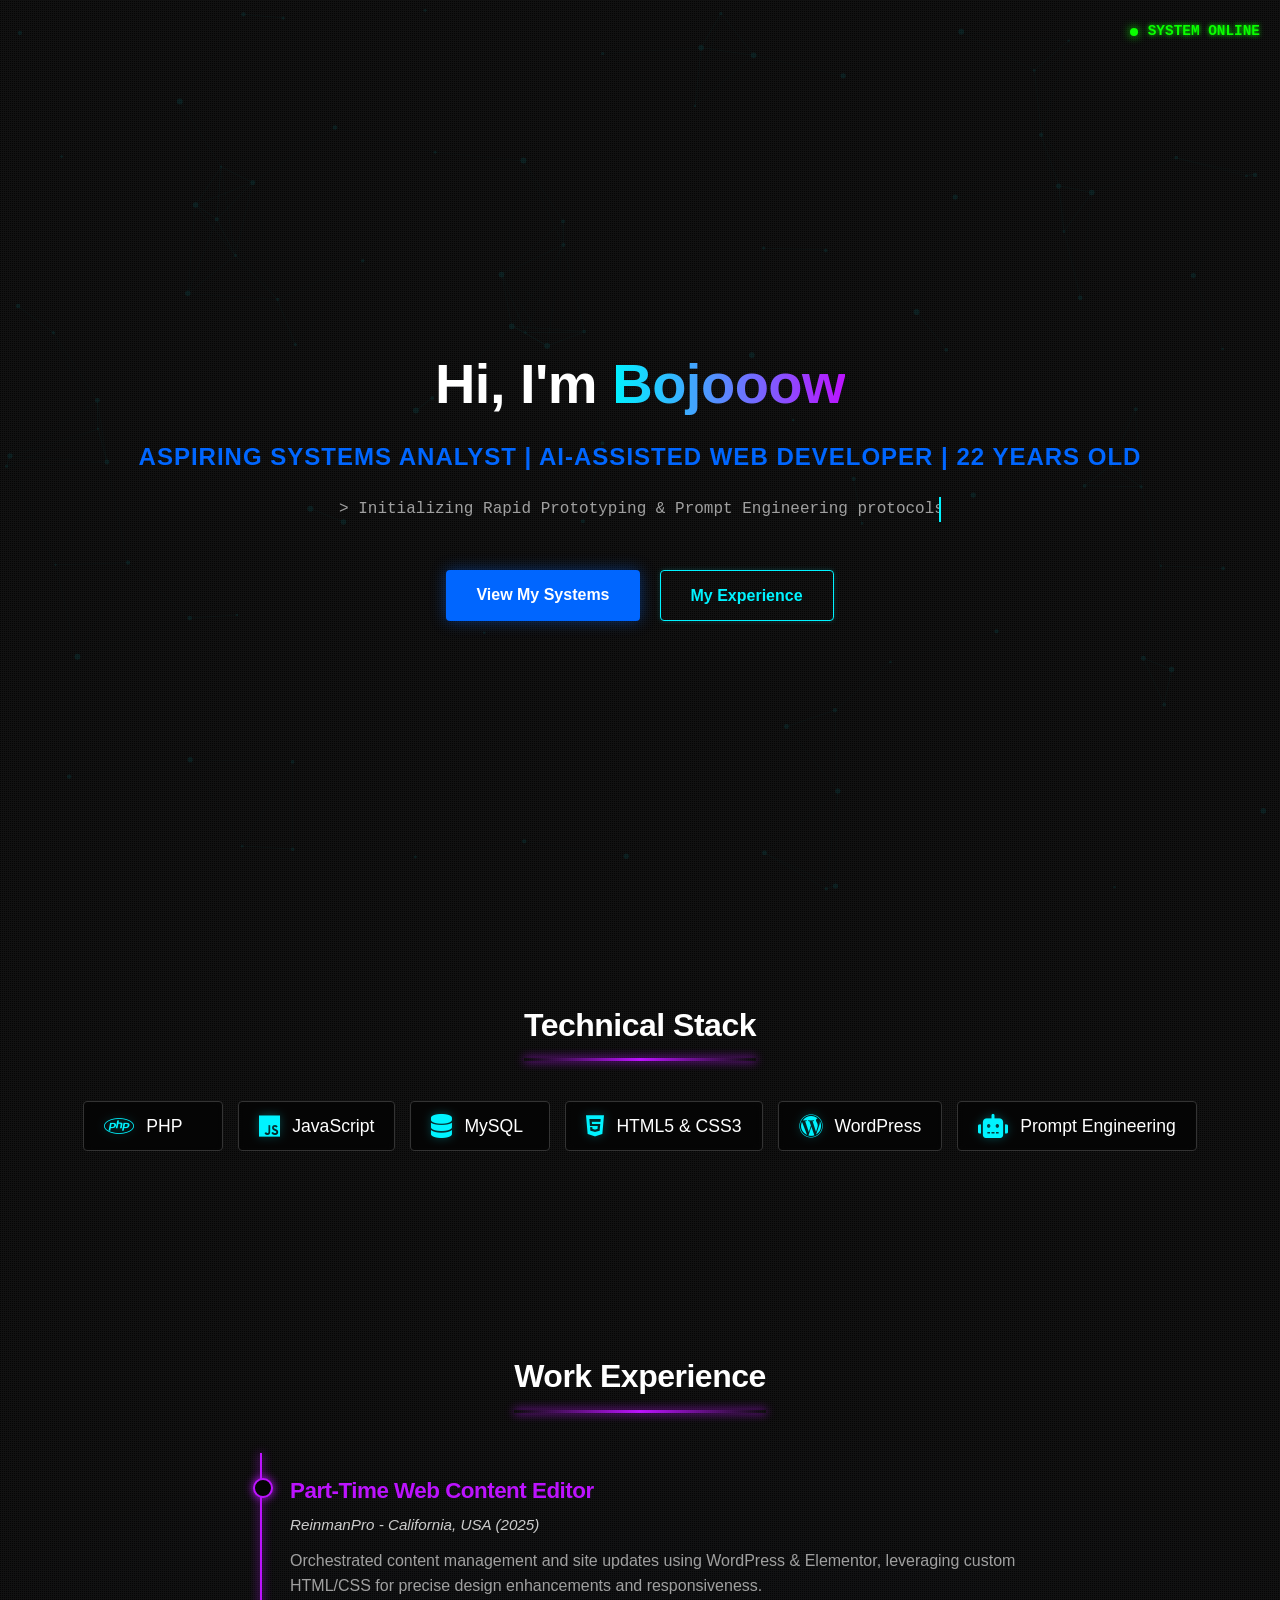
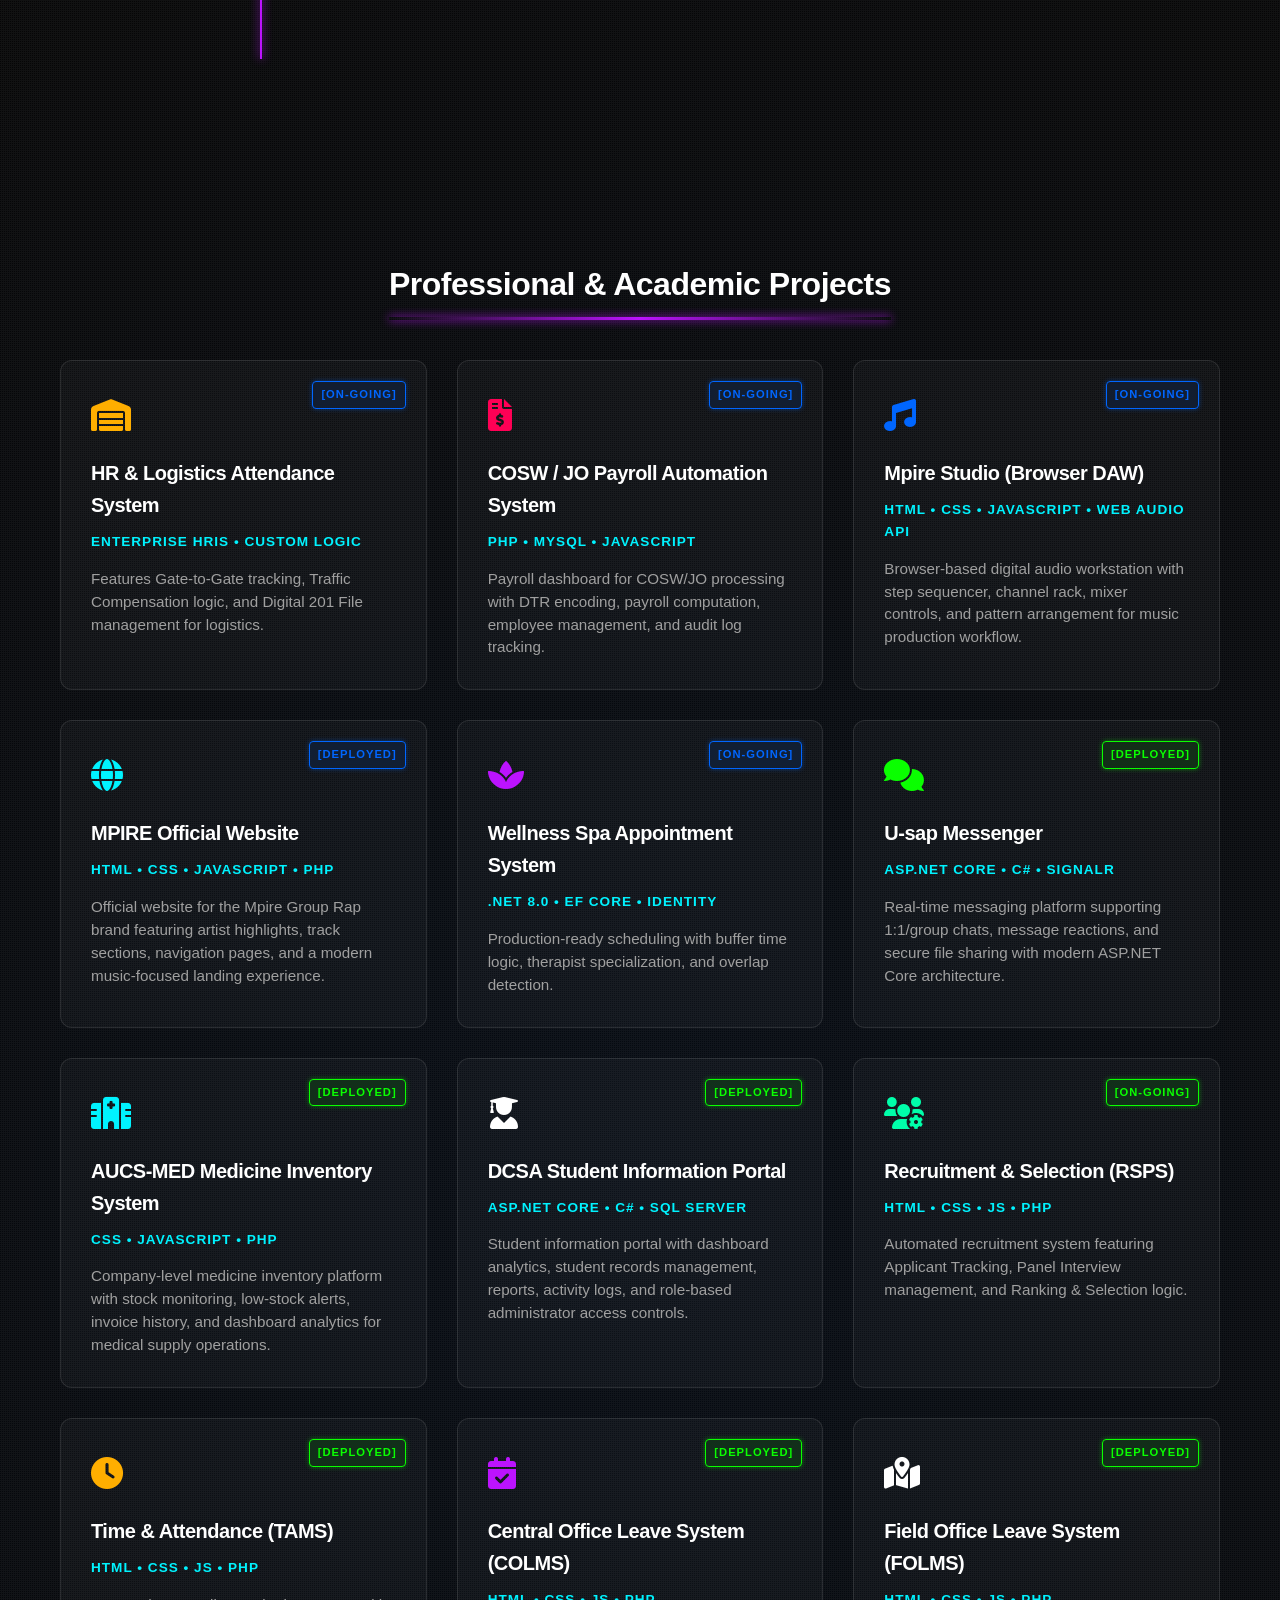
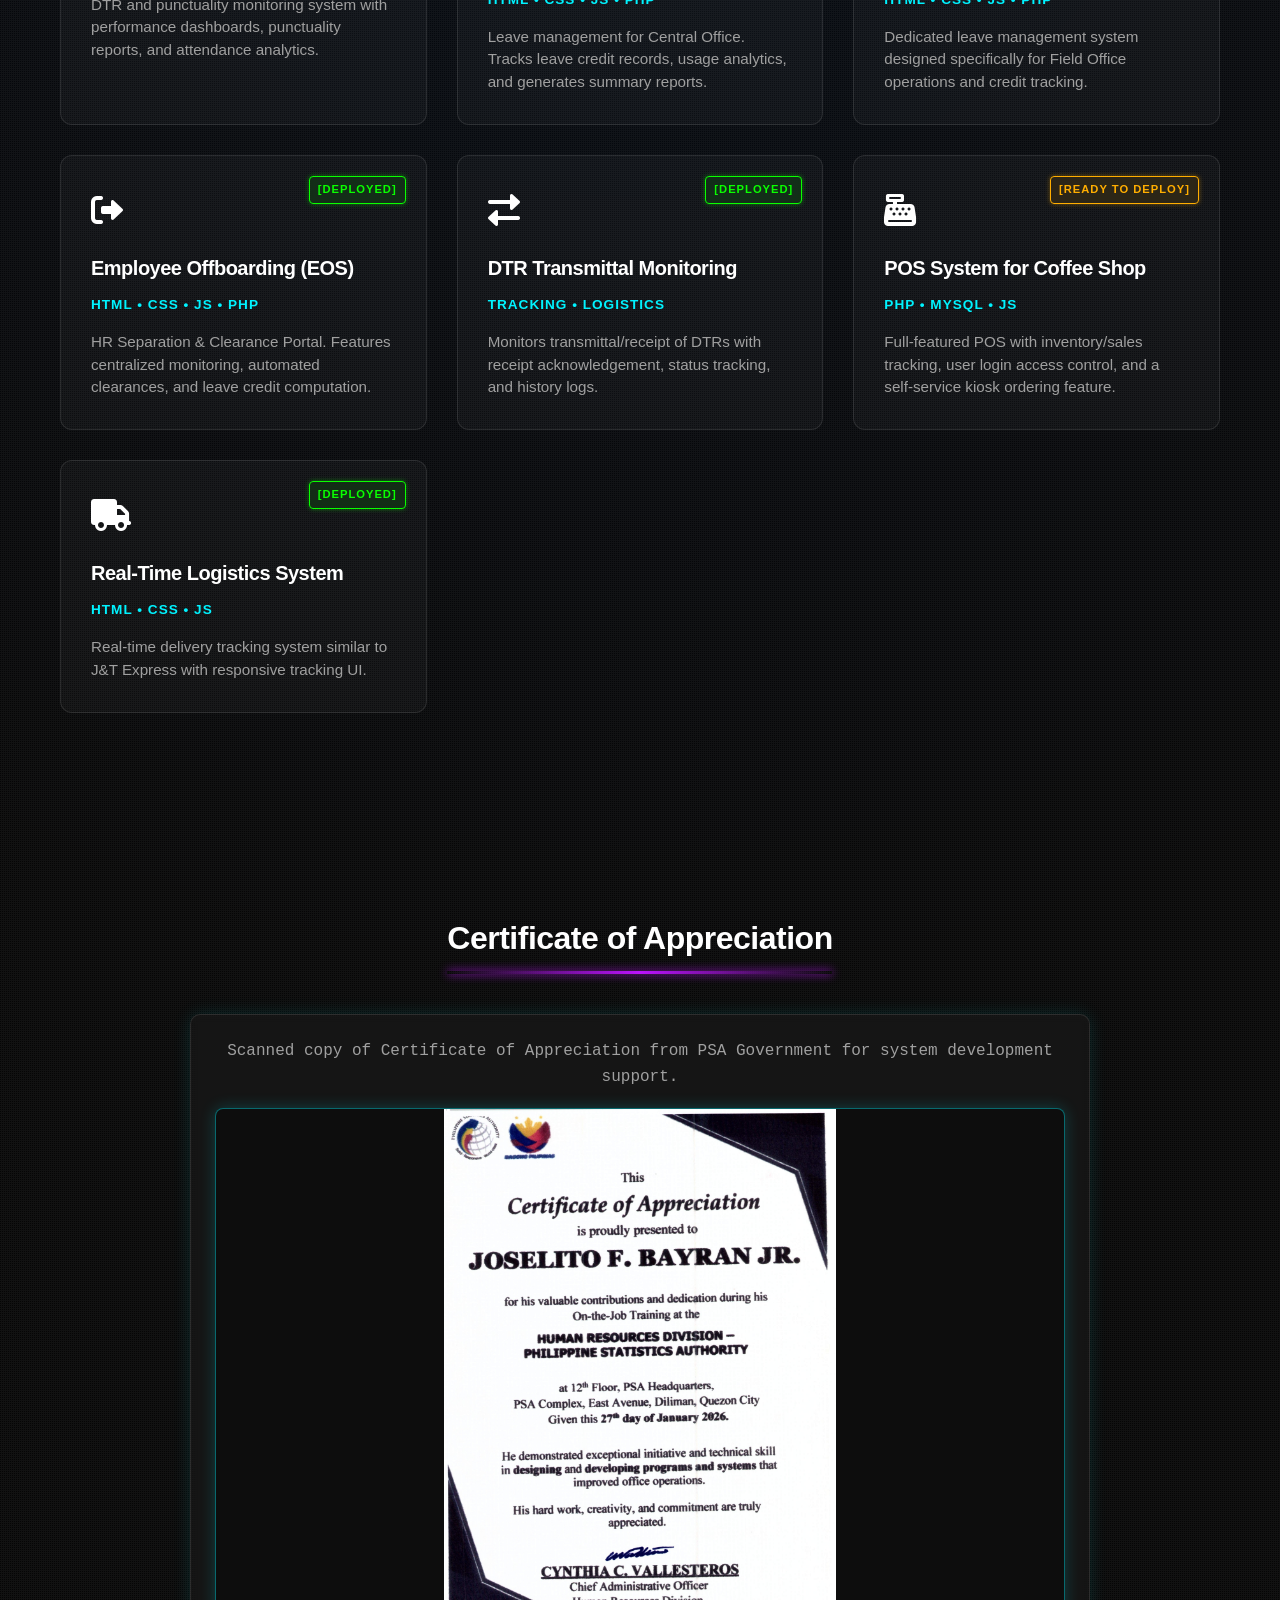
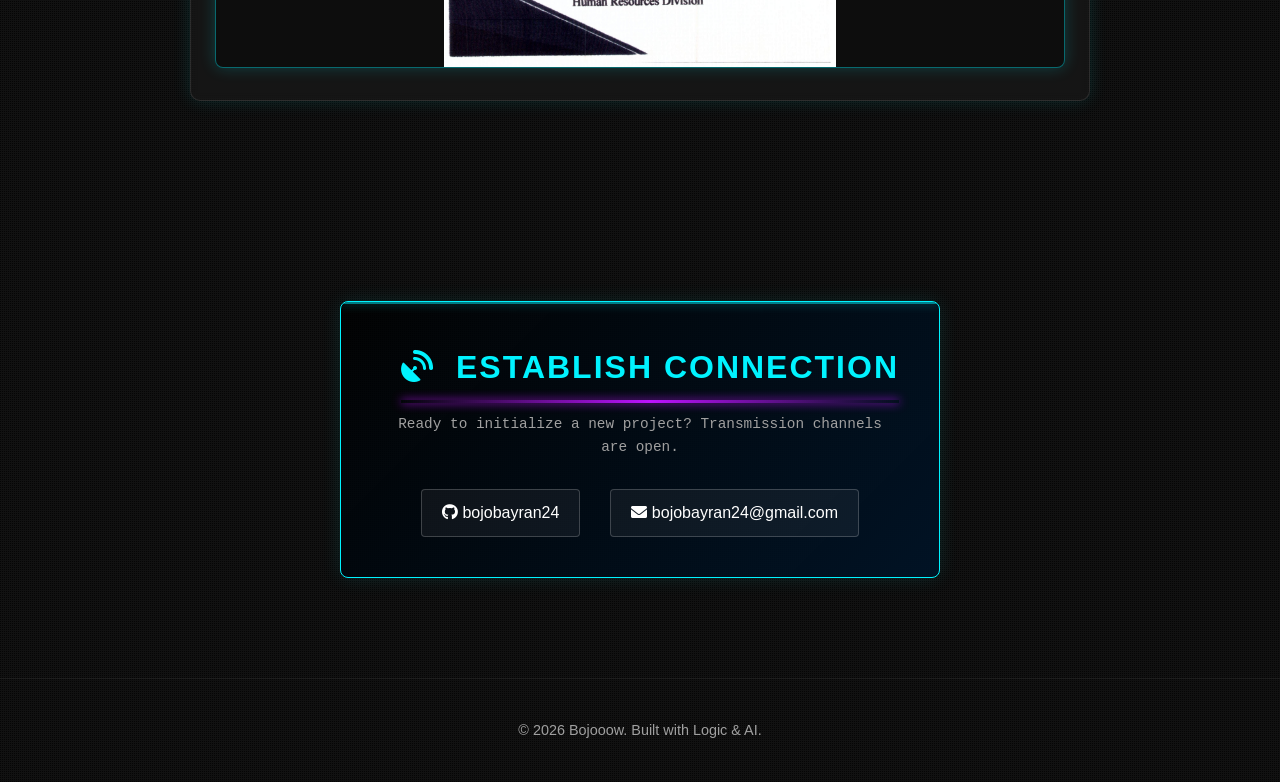
==== index.html @ 27b699fc "feat: Update work experience and add new project details in index.html" ====
<!DOCTYPE html>
<html lang="en">

<head>
    <meta charset="UTF-8">
    <meta name="viewport" content="width=device-width, initial-scale=1.0">
    <title>Bojooow | Systems Analyst Portfolio</title>
    <link rel="stylesheet" href="style.css">
    <link rel="stylesheet" href="https://cdnjs.cloudflare.com/ajax/libs/font-awesome/6.0.0/css/all.min.css">
</head>

<body>

    <canvas id="matrix"></canvas>

    <header id="home" class="reveal">
        <div class="system-status"><span class="status-dot"></span> SYSTEM ONLINE</div>
        <div class="container">
            <h1>Hi, I'm <span class="highlight">Bojooow</span></h1>
            <h2>Aspiring Systems Analyst | AI-Assisted Web Developer | 22 Years Old</h2>
            <div class="typewriter">
                <p>> Initializing Rapid Prototyping & Prompt Engineering protocols...</p>
            </div>
            <div class="hero-btns">
                <a href="#projects" class="btn">View My Systems</a>
                <a href="#experience" class="btn btn-outline">My Experience</a>
            </div>
        </div>
    </header>

    <section id="skills" class="reveal">
        <div class="container">
            <h3>Technical Stack</h3>
            <div class="skills-grid">
                <div class="skill-card"><i class="fab fa-php"></i> PHP</div>
                <div class="skill-card"><i class="fab fa-js"></i> JavaScript</div>
                <div class="skill-card"><i class="fas fa-database"></i> MySQL</div>
                <div class="skill-card"><i class="fab fa-html5"></i> HTML5 & CSS3</div>
                <div class="skill-card"><i class="fab fa-wordpress"></i> WordPress</div>
                <div class="skill-card"><i class="fas fa-robot"></i> Prompt Engineering</div>
            </div>
        </div>
    </section>

    <section id="experience" class="reveal">
        <div class="container">
            <h3>Work Experience</h3>
            <div class="timeline">
                <div class="timeline-item">
                    <h4>Part-Time Web Content Editor</h4>
                    <span class="company">ReinmanPro - California, USA (2025)</span>
                    <p>Orchestrated content management and site updates using WordPress & Elementor, leveraging custom
                        HTML/CSS for precise design enhancements and responsiveness.</p>
                </div>
            </div>
        </div>
    </section>

    <section id="projects" class="reveal">
        <div class="container">
            <h3>Professional & Academic Projects</h3>
            <div class="project-grid">

                <div class="project-card">
                    <div class="icon-header"><i class="fas fa-warehouse"></i></div>
                    <span class="status-tag status-beta">[On-Going]</span>
                    <h4>HR & Logistics Attendance System</h4>
                    <p class="tech-stack">Enterprise HRIS • Custom Logic</p>
                    <p>Features Gate-to-Gate tracking, Traffic Compensation logic, and Digital 201 File management for
                        logistics.</p>
                </div>

                <div class="project-card">
                    <div class="icon-header"><i class="fas fa-file-invoice-dollar"></i></div>
                    <span class="status-tag status-beta">[On-Going]</span>
                    <h4>COSW / JO Payroll Automation System</h4>
                    <p class="tech-stack">PHP • MySQL • JavaScript</p>
                    <p>Payroll dashboard for COSW/JO processing with DTR encoding, payroll computation, employee
                        management, and audit log tracking.</p>
                </div>

                <div class="project-card">
                    <div class="icon-header"><i class="fas fa-music"></i></div>
                    <span class="status-tag status-beta">[On-Going]</span>
                    <h4>Mpire Studio (Browser DAW)</h4>
                    <p class="tech-stack">HTML • CSS • JavaScript • Web Audio API</p>
                    <p>Browser-based digital audio workstation with step sequencer, channel rack, mixer controls, and
                        pattern arrangement for music production workflow.</p>
                </div>

                <div class="project-card">
                    <div class="icon-header"><i class="fas fa-globe"></i></div>
                    <span class="status-tag status-beta">[Deployed]</span>
                    <h4>MPIRE Official Website</h4>
                    <p class="tech-stack">HTML • CSS • JavaScript • PHP</p>
                    <p>Official website for the Mpire Group Rap brand featuring artist highlights, track sections,
                        navigation pages, and a modern music-focused landing experience.</p>
                </div>

                <div class="project-card">
                    <div class="icon-header"><i class="fas fa-spa"></i></div>
                    <span class="status-tag status-beta">[On-Going]</span>
                    <h4>Wellness Spa Appointment System</h4>
                    <p class="tech-stack">.NET 8.0 • EF Core • Identity</p>
                    <p>Production-ready scheduling with buffer time logic, therapist specialization, and overlap
                        detection.</p>
                </div>

                <div class="project-card">
                    <div class="icon-header"><i class="fas fa-comments"></i></div>
                    <span class="status-tag status-deployed">[DEPLOYED]</span>
                    <h4>U-sap Messenger</h4>
                    <p class="tech-stack">ASP.NET Core • C# • SignalR</p>
                    <p>Real-time messaging platform supporting 1:1/group chats, message reactions, and secure file
                        sharing with modern ASP.NET Core architecture.</p>
                </div>

                <div class="project-card">
                    <div class="icon-header"><i class="fas fa-hospital"></i></div>
                    <span class="status-tag status-deployed">[DEPLOYED]</span>
                    <h4>AUCS-MED Medicine Inventory System</h4>
                    <p class="tech-stack">CSS • JavaScript • PHP</p>
                    <p>Company-level medicine inventory platform with stock monitoring, low-stock alerts, invoice
                        history, and dashboard analytics for medical supply operations.</p>
                </div>

                <div class="project-card">
                    <div class="icon-header"><i class="fas fa-user-graduate"></i></div>
                    <span class="status-tag status-deployed">[DEPLOYED]</span>
                    <h4>DCSA Student Information Portal</h4>
                    <p class="tech-stack">ASP.NET Core • C# • SQL Server</p>
                    <p>Student information portal with dashboard analytics, student records management, reports,
                        activity logs, and role-based administrator access controls.</p>
                </div>

                <div class="project-card">
                    <div class="icon-header"><i class="fas fa-users-cog"></i></div>
                    <span class="status-tag status-deployed">[On-Going]</span>
                    <h4>Recruitment & Selection (RSPS)</h4>
                    <p class="tech-stack">HTML • CSS • JS • PHP</p>
                    <p>Automated recruitment system featuring Applicant Tracking, Panel Interview management, and
                        Ranking & Selection logic.</p>
                </div>

                <div class="project-card">
                    <div class="icon-header"><i class="fas fa-clock"></i></div>
                    <span class="status-tag status-deployed">[DEPLOYED]</span>
                    <h4>Time & Attendance (TAMS)</h4>
                    <p class="tech-stack">HTML • CSS • JS • PHP</p>
                    <p>DTR and punctuality monitoring system with performance dashboards, punctuality reports, and
                        attendance analytics.</p>
                </div>

                <div class="project-card">
                    <div class="icon-header"><i class="fas fa-calendar-check"></i></div>
                    <span class="status-tag status-deployed">[DEPLOYED]</span>
                    <h4>Central Office Leave System (COLMS)</h4>
                    <p class="tech-stack">HTML • CSS • JS • PHP</p>
                    <p>Leave management for Central Office. Tracks leave credit records, usage analytics, and generates
                        summary reports.</p>
                </div>

                <div class="project-card">
                    <div class="icon-header"><i class="fas fa-map-marked-alt"></i></div>
                    <span class="status-tag status-deployed">[DEPLOYED]</span>
                    <h4>Field Office Leave System (FOLMS)</h4>
                    <p class="tech-stack">HTML • CSS • JS • PHP</p>
                    <p>Dedicated leave management system designed specifically for Field Office operations and credit
                        tracking.</p>
                </div>

                <div class="project-card">
                    <div class="icon-header"><i class="fas fa-sign-out-alt"></i></div>
                    <span class="status-tag status-deployed">[DEPLOYED]</span>
                    <h4>Employee Offboarding (EOS)</h4>
                    <p class="tech-stack">HTML • CSS • JS • PHP</p>
                    <p>HR Separation & Clearance Portal. Features centralized monitoring, automated clearances, and
                        leave credit computation.</p>
                </div>

                <div class="project-card">
                    <div class="icon-header"><i class="fas fa-exchange-alt"></i></div>
                    <span class="status-tag status-deployed">[DEPLOYED]</span>
                    <h4>DTR Transmittal Monitoring</h4>
                    <p class="tech-stack">Tracking • Logistics</p>
                    <p>Monitors transmittal/receipt of DTRs with receipt acknowledgement, status tracking, and history
                        logs.</p>
                </div>

                <div class="project-card">
                    <div class="icon-header"><i class="fas fa-cash-register"></i></div>
                    <span class="status-tag status-ready">[READY TO DEPLOY]</span>
                    <h4>POS System for Coffee Shop</h4>
                    <p class="tech-stack">PHP • MySQL • JS</p>
                    <p>Full-featured POS with inventory/sales tracking, user login access control, and a self-service
                        kiosk ordering feature.</p>
                </div>

                <div class="project-card">
                    <div class="icon-header"><i class="fas fa-truck"></i></div>
                    <span class="status-tag status-deployed">[DEPLOYED]</span>
                    <h4>Real-Time Logistics System</h4>
                    <p class="tech-stack">HTML • CSS • JS</p>
                    <p>Real-time delivery tracking system similar to J&T Express with responsive tracking UI.</p>
                </div>

            </div>
        </div>
    </section>

    <section id="certificate" class="reveal">
        <div class="container">
            <h3>Certificate of Appreciation</h3>
            <div class="coa-card">
                <p>Scanned copy of Certificate of Appreciation from PSA Government for system development support.</p>
                <img src="coa.jpg" alt="PSA Government Certificate of Appreciation" class="coa-image">
            </div>
        </div>
    </section>

    <section id="contact" class="reveal">
        <div class="container">
            <div class="contact-card">
                <h3><i class="fas fa-satellite-dish"></i> Establish Connection</h3>
                <p>Ready to initialize a new project? Transmission channels are open.</p>
                <div class="social-links">
                    <a href="https://github.com/bojobayran24" target="_blank"><i class="fab fa-github"></i>
                        bojobayran24</a>
                    <a href="mailto:bojobayran24@gmail.com"><i class="fas fa-envelope"></i> bojobayran24@gmail.com</a>
                </div>
            </div>
        </div>
    </section>

    <footer>
        <p>&copy; 2026 Bojooow. Built with Logic & AI.</p>
    </footer>

    <script src="script.js"></script>
</body>

</html>
---- style.css ----
/* 
   Cyberpunk Analyst Theme
   Author: Bojooow (Assisted by Gemini)
   Theme: Dark, Neon, Futuristic, Glassmorphism
*/

/* --- 1. Variables & Global Settings --- */
:root {
    /* Neon Colors */
    --neon-cyan: #00f3ff;
    --neon-blue: #0066ff;
    --neon-purple: #bc13fe;
    --neon-green: #0aff00;
    --neon-pink: #ff0055;
    
    /* Backgrounds */
    --bg-dark: #050505;
    --bg-card: rgba(255, 255, 255, 0.03);
    --bg-card-hover: rgba(255, 255, 255, 0.08);
    
    /* Text */
    --text-main: #ffffff;
    --text-muted: #a0a0a0;
    
    /* Borders & Gloss */
    --glass-border: 1px solid rgba(255, 255, 255, 0.1);
    --glass-border-hover: 1px solid rgba(0, 243, 255, 0.5);
    
    /* Transitions */
    --trans-fast: 0.3s ease;
}

* {
    margin: 0;
    padding: 0;
    box-sizing: border-box;
}

html {
    scroll-behavior: smooth;
}

body {
    font-family: 'Inter', 'Poppins', sans-serif;
    background-color: var(--bg-dark);
    /* Subtle hex pattern overlay */
    background-image: 
        radial-gradient(circle at 50% 50%, rgba(0, 102, 255, 0.05) 0%, transparent 50%),
        repeating-linear-gradient(0deg, transparent, transparent 1px, #111 1px, #111 2px),
        repeating-linear-gradient(90deg, transparent, transparent 1px, #111 1px, #111 2px);
    background-size: 100% 100%, 40px 40px, 40px 40px;
    color: var(--text-main);
    line-height: 1.6;
    overflow-x: hidden;
}

a {
    text-decoration: none;
    color: inherit;
}

ul {
    list-style: none;
}

.container {
    max-width: 1200px;
    margin: 0 auto;
    padding: 0 20px;
}

/* --- 2. Typography & Utilities --- */
h1, h2, h3, h4 {
    color: var(--text-main);
    font-weight: 700;
    letter-spacing: -0.5px;
}

p {
    color: var(--text-muted);
}

/* Animated Gradient Text */
.highlight {
    background: linear-gradient(90deg, var(--neon-cyan), var(--neon-purple), var(--neon-cyan));
    background-size: 200% auto;
    -webkit-background-clip: text;
    background-clip: text;
    color: transparent;
    animation: gradientShift 3s linear infinite;
    font-weight: 800;
}

@keyframes gradientShift {
    0% { background-position: 0% center; }
    100% { background-position: 200% center; }
}

/* --- 3. Hero Section --- */
header {
    height: 100vh;
    display: flex;
    align-items: center;
    justify-content: center;
    text-align: center;
    position: relative;
    padding-top: 60px; /* offset for fixed nav if added later */
}

/* Entrance Animations */
header h1, header h2, header p, header .hero-btns {
    opacity: 0;
    animation: fadeInUp 1s ease forwards;
}

header h1 { animation-delay: 0.2s; font-size: 3.5rem; margin-bottom: 10px; }
header h2 { animation-delay: 0.4s; font-size: 1.5rem; color: var(--neon-blue); margin-bottom: 20px; text-transform: uppercase; letter-spacing: 1px; }
header p { animation-delay: 0.6s; font-size: 1.1rem; max-width: 600px; margin: 0 auto 40px; }
header .hero-btns { animation-delay: 0.8s; }

@keyframes fadeInUp {
    from {
        opacity: 0;
        transform: translateY(30px);
    }
    to {
        opacity: 1;
        transform: translateY(0);
    }
}

/* Buttons */
.hero-btns {
    display: flex;
    gap: 20px;
    justify-content: center;
}

.btn {
    padding: 12px 30px;
    border-radius: 4px;
    font-weight: 600;
    transition: var(--trans-fast);
    position: relative;
    overflow: hidden;
    z-index: 1;
    display: inline-block;
}

/* Primary Button */
.btn:not(.btn-outline) {
    background: var(--neon-blue);
    color: #fff;
    box-shadow: 0 0 15px rgba(0, 102, 255, 0.4);
}

.btn:not(.btn-outline):hover {
    box-shadow: 0 0 25px var(--neon-blue), 0 0 50px var(--neon-blue);
    transform: translateY(-3px);
}

/* Outline Button */
.btn-outline {
    background: transparent;
    border: 1px solid var(--neon-cyan);
    color: var(--neon-cyan);
    box-shadow: 0 0 5px rgba(0, 243, 255, 0.2);
}

.btn-outline:hover {
    background: rgba(0, 243, 255, 0.1);
    box-shadow: 0 0 20px rgba(0, 243, 255, 0.6);
    transform: translateY(-3px);
    color: #fff;
    border-color: #fff;
}

/* --- 4. Sections Layout --- */
section {
    padding: 100px 0;
}

section h3 {
    font-size: 2rem;
    margin-bottom: 50px;
    text-align: center;
    position: relative;
    display: inline-block;
    left: 50%;
    transform: translateX(-50%);
}

section h3::after {
    content: '';
    position: absolute;
    bottom: -10px;
    left: 0;
    width: 100%;
    height: 3px;
    background: linear-gradient(90deg, transparent, var(--neon-purple), transparent);
    box-shadow: 0 0 10px var(--neon-purple);
}

/* --- 5. Skills Grid --- */
.skills-grid {
    display: grid;
    grid-template-columns: repeat(auto-fit, minmax(180px, 1fr));
    gap: 20px;
}

.skill-card {
    background: var(--bg-card);
    border: var(--glass-border);
    padding: 20px;
    text-align: center;
    border-radius: 8px;
    backdrop-filter: blur(5px);
    transition: var(--trans-fast);
    font-size: 1.1rem;
    color: var(--text-main);
    display: flex;
    flex-direction: column;
    align-items: center;
    gap: 10px;
}

.skill-card i {
    font-size: 2.5rem;
    color: var(--neon-cyan);
    transition: var(--trans-fast);
    text-shadow: 0 0 10px rgba(0, 243, 255, 0.3);
}

/* Hover Effects */
.skill-card:hover {
    background: var(--bg-card-hover);
    transform: translateY(-5px);
    border-color: var(--neon-cyan);
    box-shadow: 0 0 20px rgba(0, 243, 255, 0.2);
}

.skill-card:hover i {
    transform: scale(1.1);
    color: #fff;
    text-shadow: 0 0 20px var(--neon-cyan);
}

/* --- 6. Experience Timeline --- */
.timeline {
    position: relative;
    max-width: 800px;
    margin: 0 auto;
    padding: 20px 0;
}

/* Glowing Vertical Line */
.timeline::before {
    content: '';
    position: absolute;
    left: 20px; /* Adjust based on dot position */
    top: 0;
    bottom: 0;
    width: 2px;
    background: var(--neon-purple);
    box-shadow: 0 0 10px var(--neon-purple);
}

.timeline-item {
    padding-left: 50px;
    position: relative;
    margin-bottom: 40px;
}

/* Pulsing Dots */
.timeline-item::after {
    content: '';
    position: absolute;
    left: 13px; /* Center on line (20px line left + 1px half width - 8px half dot) */
    top: 5px;
    width: 16px;
    height: 16px;
    background: var(--bg-dark);
    border: 2px solid var(--neon-purple);
    border-radius: 50%;
    box-shadow: 0 0 10px var(--neon-purple);
    z-index: 1;
    animation: pulse 2s infinite;
}

@keyframes pulse {
    0% { box-shadow: 0 0 0 0 rgba(188, 19, 254, 0.7); }
    70% { box-shadow: 0 0 0 10px rgba(188, 19, 254, 0); }
    100% { box-shadow: 0 0 0 0 rgba(188, 19, 254, 0); }
}

.timeline-item h4 {
    font-size: 1.4rem;
    color: var(--neon-purple);
    margin-bottom: 5px;
}

.timeline-item .company {
    display: block;
    margin-bottom: 10px;
    font-size: 0.95rem;
    color: #ccc;
    font-style: italic;
}

/* --- 7. Projects Grid --- */
.project-grid {
    display: grid;
    grid-template-columns: repeat(auto-fill, minmax(300px, 1fr));
    gap: 30px;
}

.project-card {
    background: var(--bg-card);
    border: var(--glass-border);
    padding: 30px;
    border-radius: 12px;
    transition: var(--trans-fast);
    position: relative;
    overflow: hidden;
    display: flex;
    flex-direction: column;
}

/* Icon Header */
.icon-header {
    font-size: 2rem;
    margin-bottom: 15px;
}

.icon-header i {
    transition: var(--trans-fast);
    /* Default pulse */
    animation: textPulse 3s infinite;
}

@keyframes textPulse {
    0%, 100% { opacity: 0.8; }
    50% { opacity: 1; text-shadow: 0 0 15px currentColor; }
}

/* Color Coding for Icons (Bonus) */
.project-card:nth-child(1) .icon-header i { color: #ffae00; } /* HR Logistics - Orange */
.project-card:nth-child(2) .icon-header i { color: var(--neon-pink); } /* Spa - Pink */
.project-card:nth-child(3) .icon-header i { color: var(--neon-blue); } /* Messenger - Blue */
.project-card:nth-child(4) .icon-header i { color: var(--neon-cyan); } /* RSPS */
.project-card:nth-child(5) .icon-header i { color: var(--neon-purple); } /* TAMS */
.project-card:nth-child(6) .icon-header i { color: var(--neon-green); } /* COLMS */
.project-card:nth-child(7) .icon-header i { color: var(--neon-cyan); } /* FOLMS */
.project-card:nth-child(8) .icon-header i { color: #ffffff; } /* EOS */
.project-card:nth-child(9) .icon-header i { color: #00ffaa; } /* Transmittal */
.project-card:nth-child(10) .icon-header i { color: #ffae00; } /* POS */
.project-card:nth-child(11) .icon-header i { color: var(--neon-purple); } /* Logistics Old */


.project-card h4 {
    font-size: 1.25rem;
    margin-bottom: 10px;
    color: #fff;
}

.tech-stack {
    font-size: 0.85rem;
    color: var(--neon-cyan);
    text-transform: uppercase;
    letter-spacing: 1px;
    margin-bottom: 15px;
    font-weight: 600;
}

.project-card p:not(.tech-stack) {
    font-size: 0.95rem;
    line-height: 1.5;
}

/* Project Card Hover State (Crucial) */
.project-card:hover {
    transform: translateY(-8px);
    border-color: var(--neon-blue); /* Default hover color */
    box-shadow: 0 5px 30px rgba(0, 102, 255, 0.15);
}

/* Specific hover glow colors based on nth-child match is a bit complex in pure CSS without pre-processor loops to match generic glow, so we'll stick to a unified neon blue/cyan hover border for consistency or dynamic variables if set inline. For now, a strong unified glow. */

/* Let's try to match the border hover color validity to the icon color roughly by rotating hue if we wanted complex, but let's stick to the prompt requirement: "The border should change to a bright neon color." */

.project-card:nth-child(1):hover { border-color: #ffae00; box-shadow: 0 0 20px rgba(255, 174, 0, 0.4); }
.project-card:nth-child(2):hover { border-color: var(--neon-pink); box-shadow: 0 0 20px rgba(255, 0, 85, 0.4); }
.project-card:nth-child(3):hover { border-color: var(--neon-blue); box-shadow: 0 0 20px rgba(0, 102, 255, 0.4); }
.project-card:nth-child(4):hover { border-color: var(--neon-cyan); box-shadow: 0 0 20px rgba(0, 243, 255, 0.4); }
.project-card:nth-child(5):hover { border-color: var(--neon-purple); box-shadow: 0 0 20px rgba(188, 19, 254, 0.4); }


/* --- 8. Contact & Footer --- */
#contact {
    text-align: center;
}

.social-links {
    margin-top: 30px;
    display: flex;
    justify-content: center;
    gap: 30px;
}

.social-links a {
    font-size: 1.5rem;
    color: var(--text-muted);
    transition: var(--trans-fast);
}

.social-links a:hover {
    color: var(--neon-cyan);
    transform: scale(1.2);
    text-shadow: 0 0 15px var(--neon-cyan);
}

footer {
    padding: 40px 0;
    text-align: center;
    border-top: 1px solid rgba(255, 255, 255, 0.05);
    font-size: 0.9rem;
    color: #666;
}

/* --- 9. Mobile Responsiveness --- */
@media (max-width: 768px) {
    header h1 { font-size: 2.5rem; }
    
    .hero-btns {
        flex-direction: column;
        width: 100%;
        max-width: 300px;
        margin: 0 auto;
    }
    
    .timeline::before { left: 10px; }
    .timeline-item { padding-left: 35px; }
    .timeline-item::after { left: 4px; }
    
    .skills-grid, .project-grid {
        grid-template-columns: 1fr; /* Fold perfectly to single column */
    }
}

/* --- 10. Enhancements (Added) --- */

/* 10.1 System Status Badge */
.system-status {
    position: absolute;
    top: 20px;
    right: 20px;
    display: flex;
    align-items: center;
    gap: 10px;
    font-family: 'Courier New', monospace;
    color: var(--neon-green);
    font-size: 0.9rem;
    font-weight: 700;
    text-shadow: 0 0 5px var(--neon-green);
    z-index: 10;
}

.status-dot {
    width: 8px;
    height: 8px;
    background-color: var(--neon-green);
    border-radius: 50%;
    box-shadow: 0 0 10px var(--neon-green);
    animation: statusPulse 1.5s infinite;
}

@keyframes statusPulse {
    0% { opacity: 1; box-shadow: 0 0 5px var(--neon-green); }
    50% { opacity: 0.4; box-shadow: 0 0 2px var(--neon-green); }
    100% { opacity: 1; box-shadow: 0 0 5px var(--neon-green); }
}

/* 10.2 Typewriter Effect */
.typewriter {
    display: inline-block;
    overflow: hidden; 
    white-space: nowrap; 
    margin: 0 auto 40px; 
    border-right: .15em solid var(--neon-cyan); 
    animation: 
        typing 3.5s steps(40, end),
        blink-caret .75s step-end infinite;
}

.typewriter p {
    margin: 0;
    color: var(--text-muted);
    font-family: 'Courier New', monospace;
    font-size: 1rem;
}

@keyframes typing {
    from { width: 0 }
    to { width: 100% }
}

@keyframes blink-caret {
    from, to { border-color: transparent }
    50% { border-color: var(--neon-cyan); }
}

/* 10.3 Download CV Button */
.btn-download {
    background: rgba(10, 255, 0, 0.1);
    border: 1px solid var(--neon-green) !important;
    color: var(--neon-green) !important;
    box-shadow: 0 0 5px rgba(10, 255, 0, 0.2);
}

.btn-download:hover {
    background: rgba(10, 255, 0, 0.2) !important;
    box-shadow: 0 0 20px rgba(10, 255, 0, 0.6) !important;
    transform: translateY(-3px);
    text-shadow: 0 0 5px var(--neon-green);
    color: #fff !important;
}

/* 10.4 Tech Stack Badges (Inventory Slots) */
.skills-grid {
    display: flex;
    flex-wrap: wrap;
    justify-content: center;
    gap: 15px; 
}

.skill-card {
    flex: 0 1 auto; 
    width: auto;
    min-width: 140px;
    padding: 10px 20px;
    background: rgba(0, 0, 0, 0.6);
    border: 1px solid #333;
    border-radius: 4px; 
    flex-direction: row; 
    gap: 12px;
}

.skill-card i {
    font-size: 1.5rem; 
}

.skill-card:hover {
    border-color: var(--neon-cyan);
    box-shadow: inset 0 0 15px rgba(0, 243, 255, 0.2), 0 0 10px rgba(0, 243, 255, 0.4);
    transform: translateY(-2px);
}

/* 10.5 Project Status Tags */
.status-tag {
    position: absolute;
    top: 20px;
    right: 20px;
    font-size: 0.7rem;
    font-weight: 800;
    padding: 4px 8px;
    border: 1px solid;
    border-radius: 4px;
    text-transform: uppercase;
    letter-spacing: 1px;
    backdrop-filter: blur(2px);
    z-index: 2;
}

.status-deployed {
    color: var(--neon-green);
    border-color: var(--neon-green);
    box-shadow: 0 0 5px rgba(10, 255, 0, 0.4);
    background: rgba(10, 255, 0, 0.1);
}

.status-prototype {
    color: #ffae00;
    border-color: #ffae00;
    box-shadow: 0 0 5px rgba(255, 174, 0, 0.4);
    background: rgba(255, 174, 0, 0.1);
}

.status-beta {
    color: var(--neon-blue);
    border-color: var(--neon-blue);
    box-shadow: 0 0 5px rgba(0, 102, 255, 0.4);
    background: rgba(0, 102, 255, 0.1);
}

.status-ready {
    color: #ffae00;
    border-color: #ffae00;
    box-shadow: 0 0 5px rgba(255, 174, 0, 0.4);
    background: rgba(255, 174, 0, 0.1);
}

/* Mobile Tweaks for Typewriter */
@media (max-width: 600px) {
    .typewriter {
        white-space: normal;
        border-right: none;
        animation: none;
        width: auto;
    }
    
    .typewriter p {
        border-right: none;
    }
    
    .system-status {
        top: 10px;
        right: 50%;
        transform: translateX(50%);
        width: max-content;
    }
}

/* 10.6 Contact Terminal Card */
.contact-card {
    max-width: 600px;
    margin: 0 auto;
    padding: 40px;
    background: linear-gradient(135deg, rgba(0,0,0,0.8), rgba(0,20,40,0.9));
    border: 1px solid var(--neon-cyan);
    border-radius: 8px;
    box-shadow: 0 0 20px rgba(0, 243, 255, 0.1);
    position: relative;
    overflow: hidden;
    text-align: center;
}

/* "Scanning" Line Animation */
.contact-card::before {
    content: '';
    position: absolute;
    top: 0;
    left: 0;
    width: 100%;
    height: 2px;
    background: var(--neon-cyan);
    box-shadow: 0 0 10px var(--neon-cyan);
    opacity: 0.5;
    animation: scanLine 3s linear infinite;
}

@keyframes scanLine {
    0% { top: 0; opacity: 0; }
    10% { opacity: 1; }
    90% { opacity: 1; }
    100% { top: 100%; opacity: 0; }
}

.contact-card h3 {
    color: var(--neon-cyan);
    margin-bottom: 20px;
    text-transform: uppercase;
    letter-spacing: 2px;
}

.contact-card h3 i {
    margin-right: 10px;
    animation: pulse 2s infinite;
}

.contact-card p {
    margin-bottom: 30px;
    font-family: 'Courier New', monospace;
    font-size: 0.9rem;
}

/* Link overrides for card */
.contact-card .social-links a {
    color: #fff;
    border: 1px solid rgba(255, 255, 255, 0.2);
    padding: 10px 20px;
    border-radius: 4px;
    font-size: 1rem;
    background: rgba(255, 255, 255, 0.05);
}

.contact-card .social-links a:hover {
    border-color: var(--neon-cyan);
    background: rgba(0, 243, 255, 0.1);
    box-shadow: 0 0 15px rgba(0, 243, 255, 0.3);
    text-shadow: none; /* Reset global text-shadow */
    transform: translateY(-2px);
}

/* 10.7 COA Certificate Section */
.coa-card {
    max-width: 900px;
    margin: 0 auto;
    padding: 24px;
    background: var(--bg-card);
    border: var(--glass-border);
    border-radius: 10px;
    backdrop-filter: blur(5px);
    box-shadow: 0 0 18px rgba(0, 243, 255, 0.12);
    text-align: center;
}

.coa-card p {
    margin-bottom: 18px;
    font-family: 'Courier New', monospace;
}

.coa-image {
    width: 100%;
    max-height: 560px;
    object-fit: contain;
    border-radius: 8px;
    border: 1px solid rgba(0, 243, 255, 0.4);
    box-shadow: 0 0 16px rgba(0, 243, 255, 0.2);
    background: rgba(0, 0, 0, 0.35);
}

/* --- 11. JS Feature Styles (Added) --- */

/* 11.1 Matrix Rain Canvas */
#matrix {
    position: fixed;
    top: 0;
    left: 0;
    width: 100%;
    height: 100%;
    z-index: -1; /* Behind everything */
    opacity: 0.08; /* Very subtle */
    pointer-events: none;
}

/* 11.3 Scroll Reveal */
.reveal {
    opacity: 0;
    transform: translateY(50px);
    transition: all 1s ease;
}

.reveal.active {
    opacity: 1;
    transform: translateY(0);
}

/* 11.4 Glitch Effect Class */
.glitch-active {
    animation: glitch-anim 0.2s cubic-bezier(.25, .46, .45, .94) both infinite;
    color: var(--neon-pink);
    text-shadow: 2px 0 var(--neon-blue), -2px 0 var(--neon-green);
}

@keyframes glitch-anim {
    0% { transform: translate(0) }
    20% { transform: translate(-2px, 2px) }
    40% { transform: translate(-2px, -2px) }
    60% { transform: translate(2px, 2px) }
    80% { transform: translate(2px, -2px) }
    100% { transform: translate(0) }
}
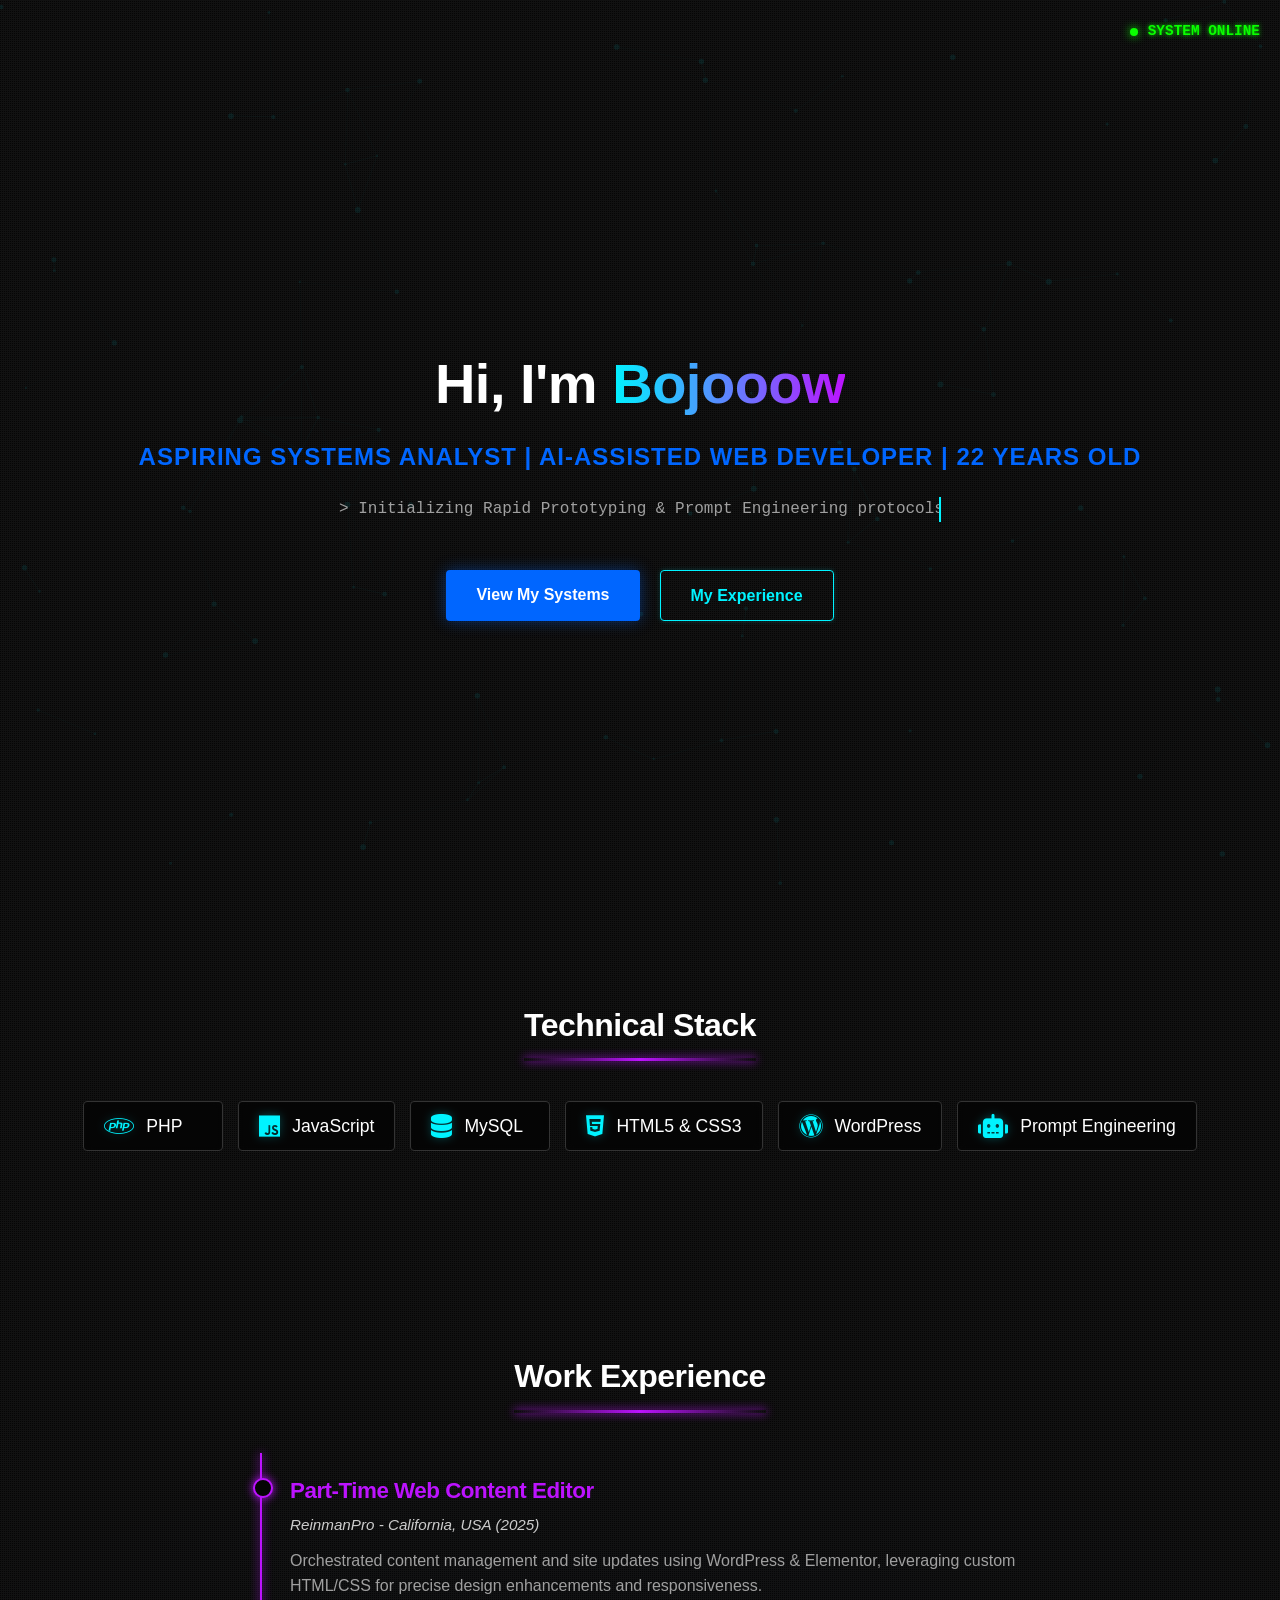
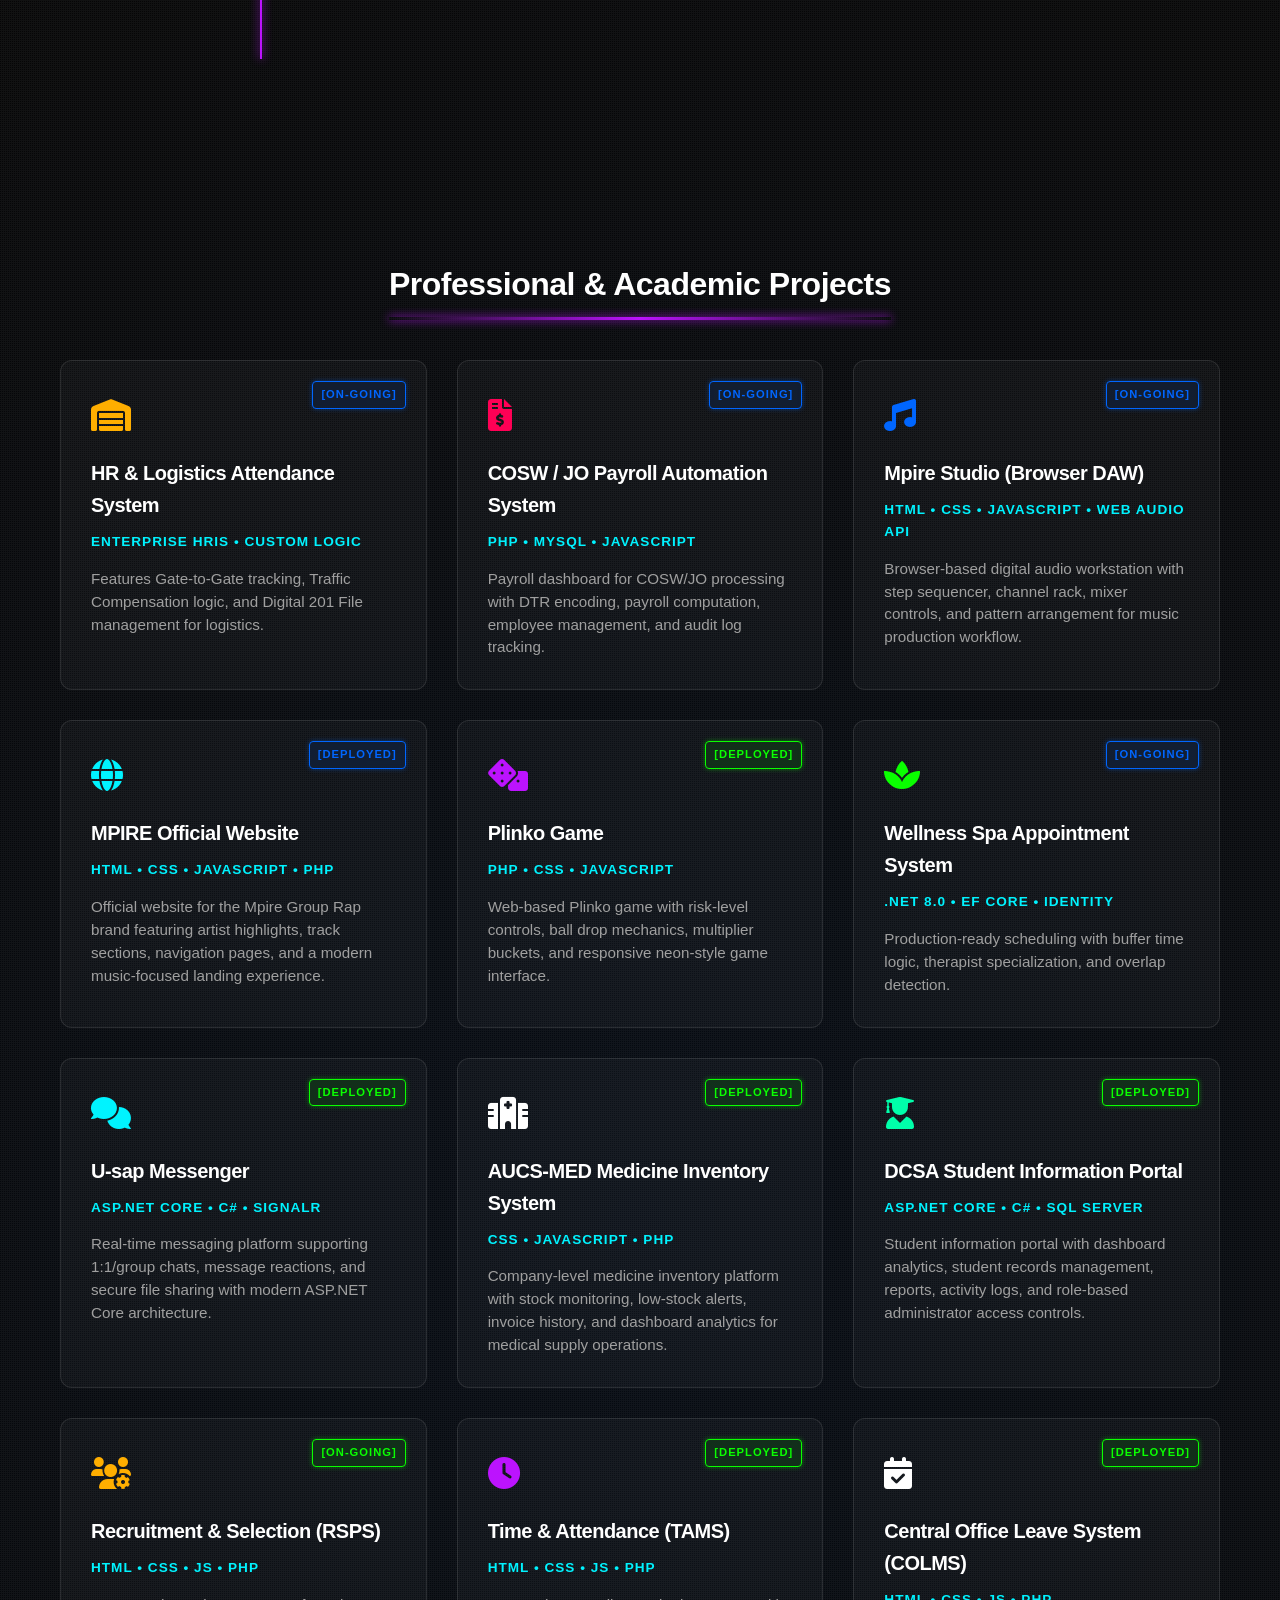
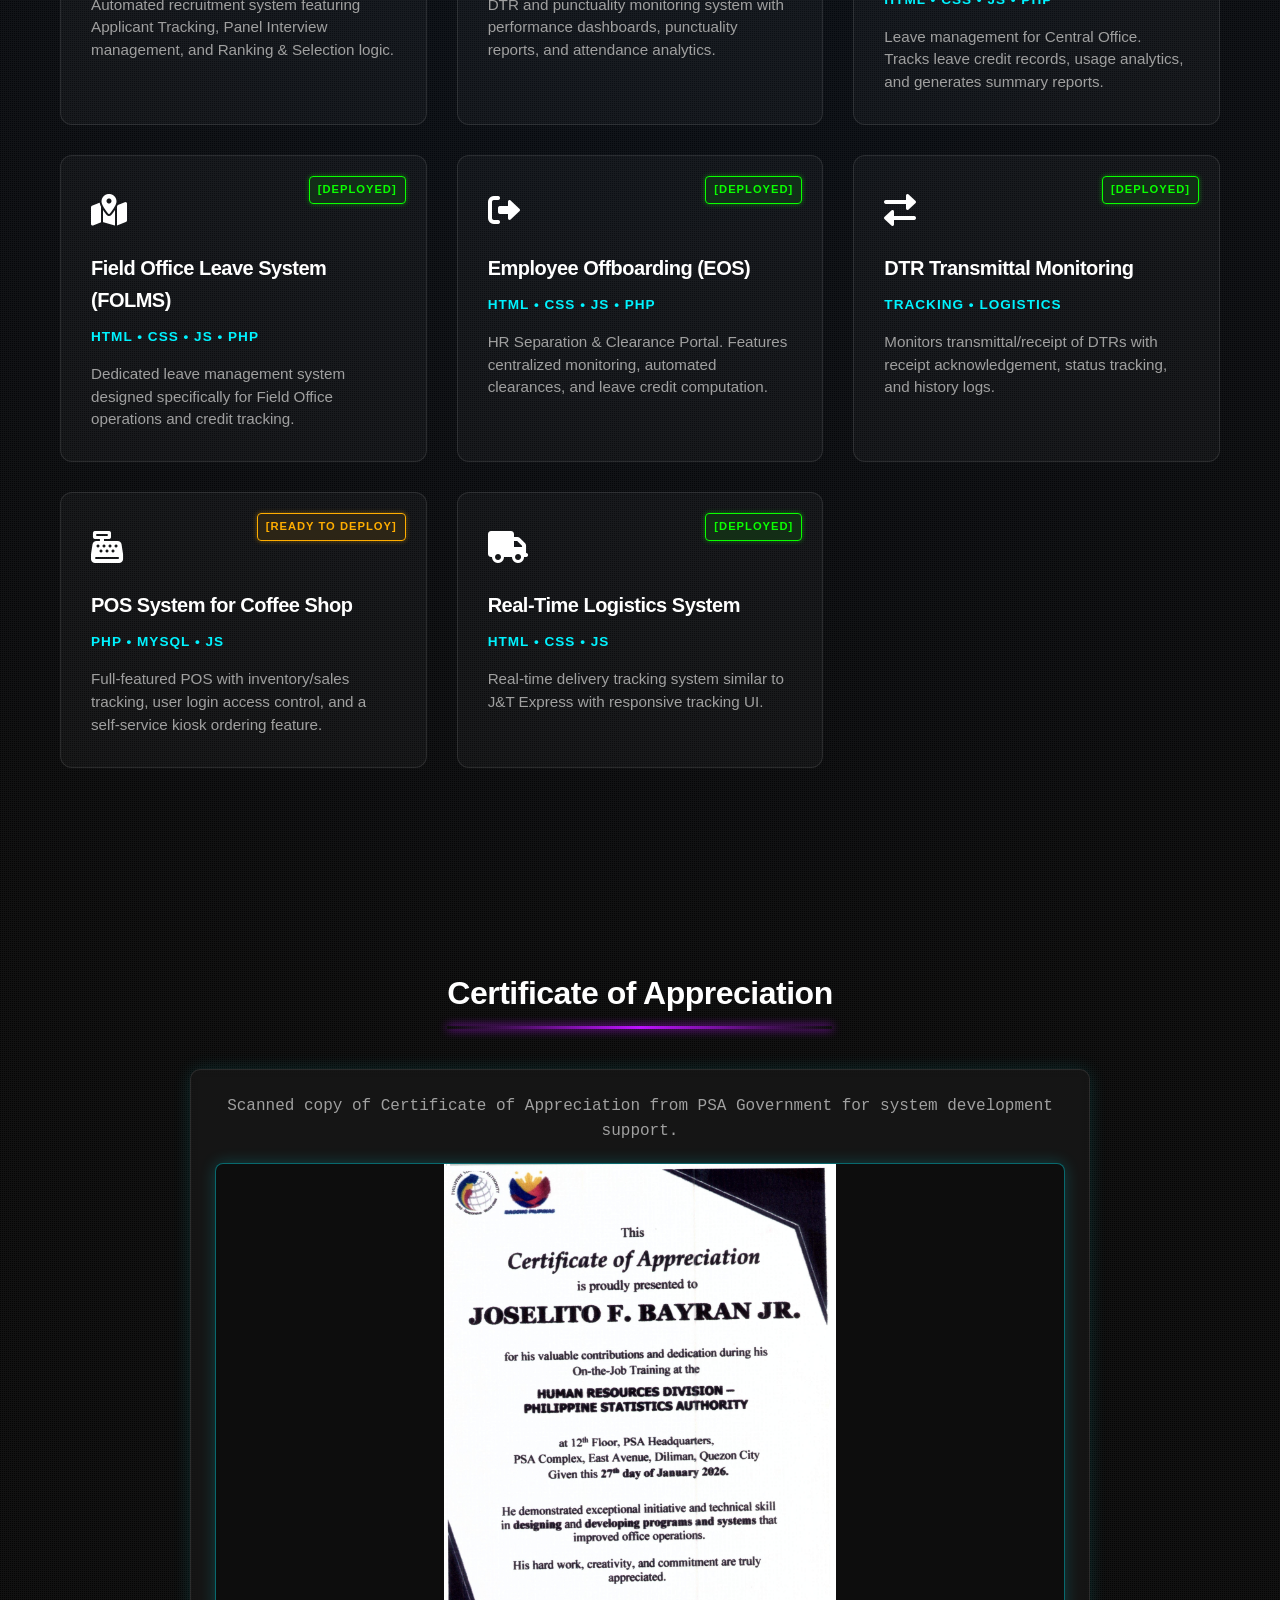
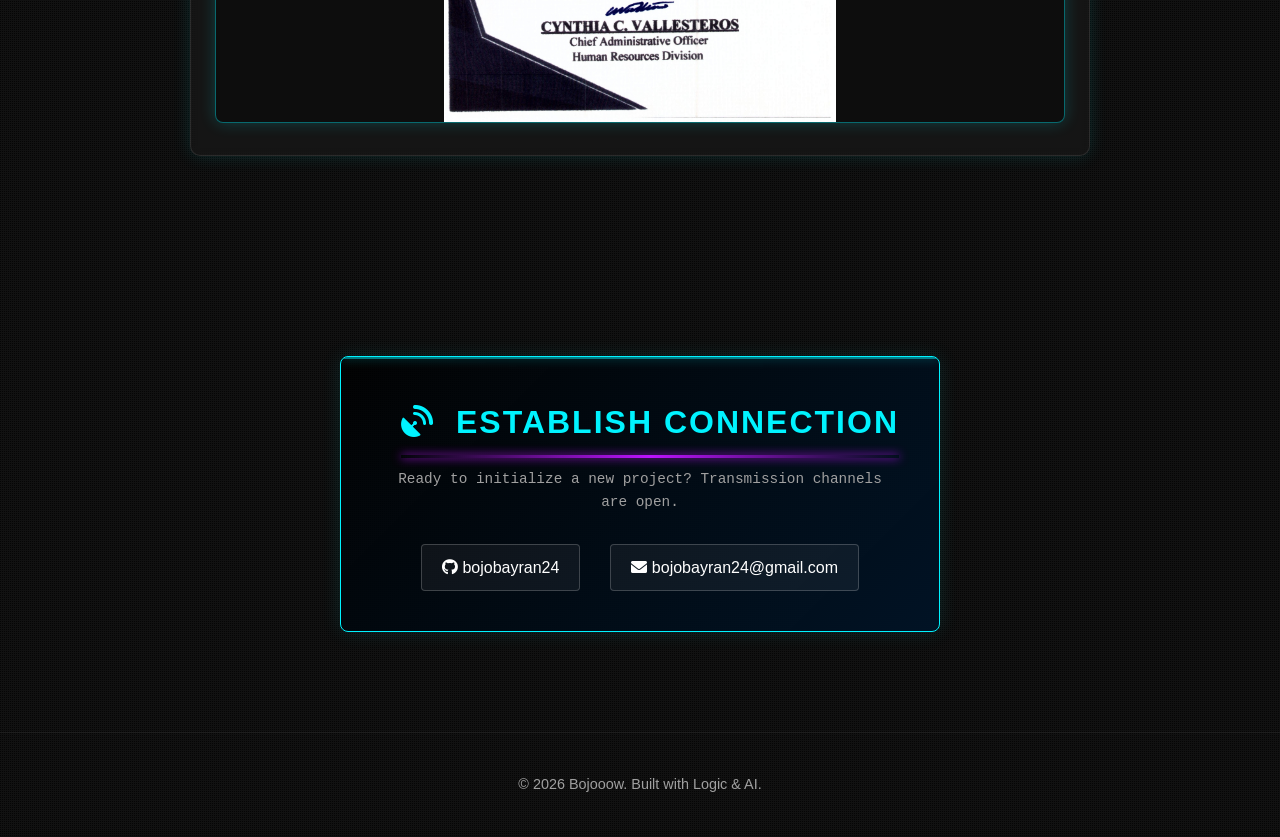
==== commit 0d5a6371: "feat: Add Plinko Game project details to index.html" ====
--- a/index.html
+++ b/index.html
@@ -98,6 +98,15 @@
                 </div>
 
                 <div class="project-card">
+                    <div class="icon-header"><i class="fas fa-dice"></i></div>
+                    <span class="status-tag status-deployed">[DEPLOYED]</span>
+                    <h4>Plinko Game</h4>
+                    <p class="tech-stack">PHP • CSS • JavaScript</p>
+                    <p>Web-based Plinko game with risk-level controls, ball drop mechanics, multiplier buckets, and
+                        responsive neon-style game interface.</p>
+                </div>
+
+                <div class="project-card">
                     <div class="icon-header"><i class="fas fa-spa"></i></div>
                     <span class="status-tag status-beta">[On-Going]</span>
                     <h4>Wellness Spa Appointment System</h4>
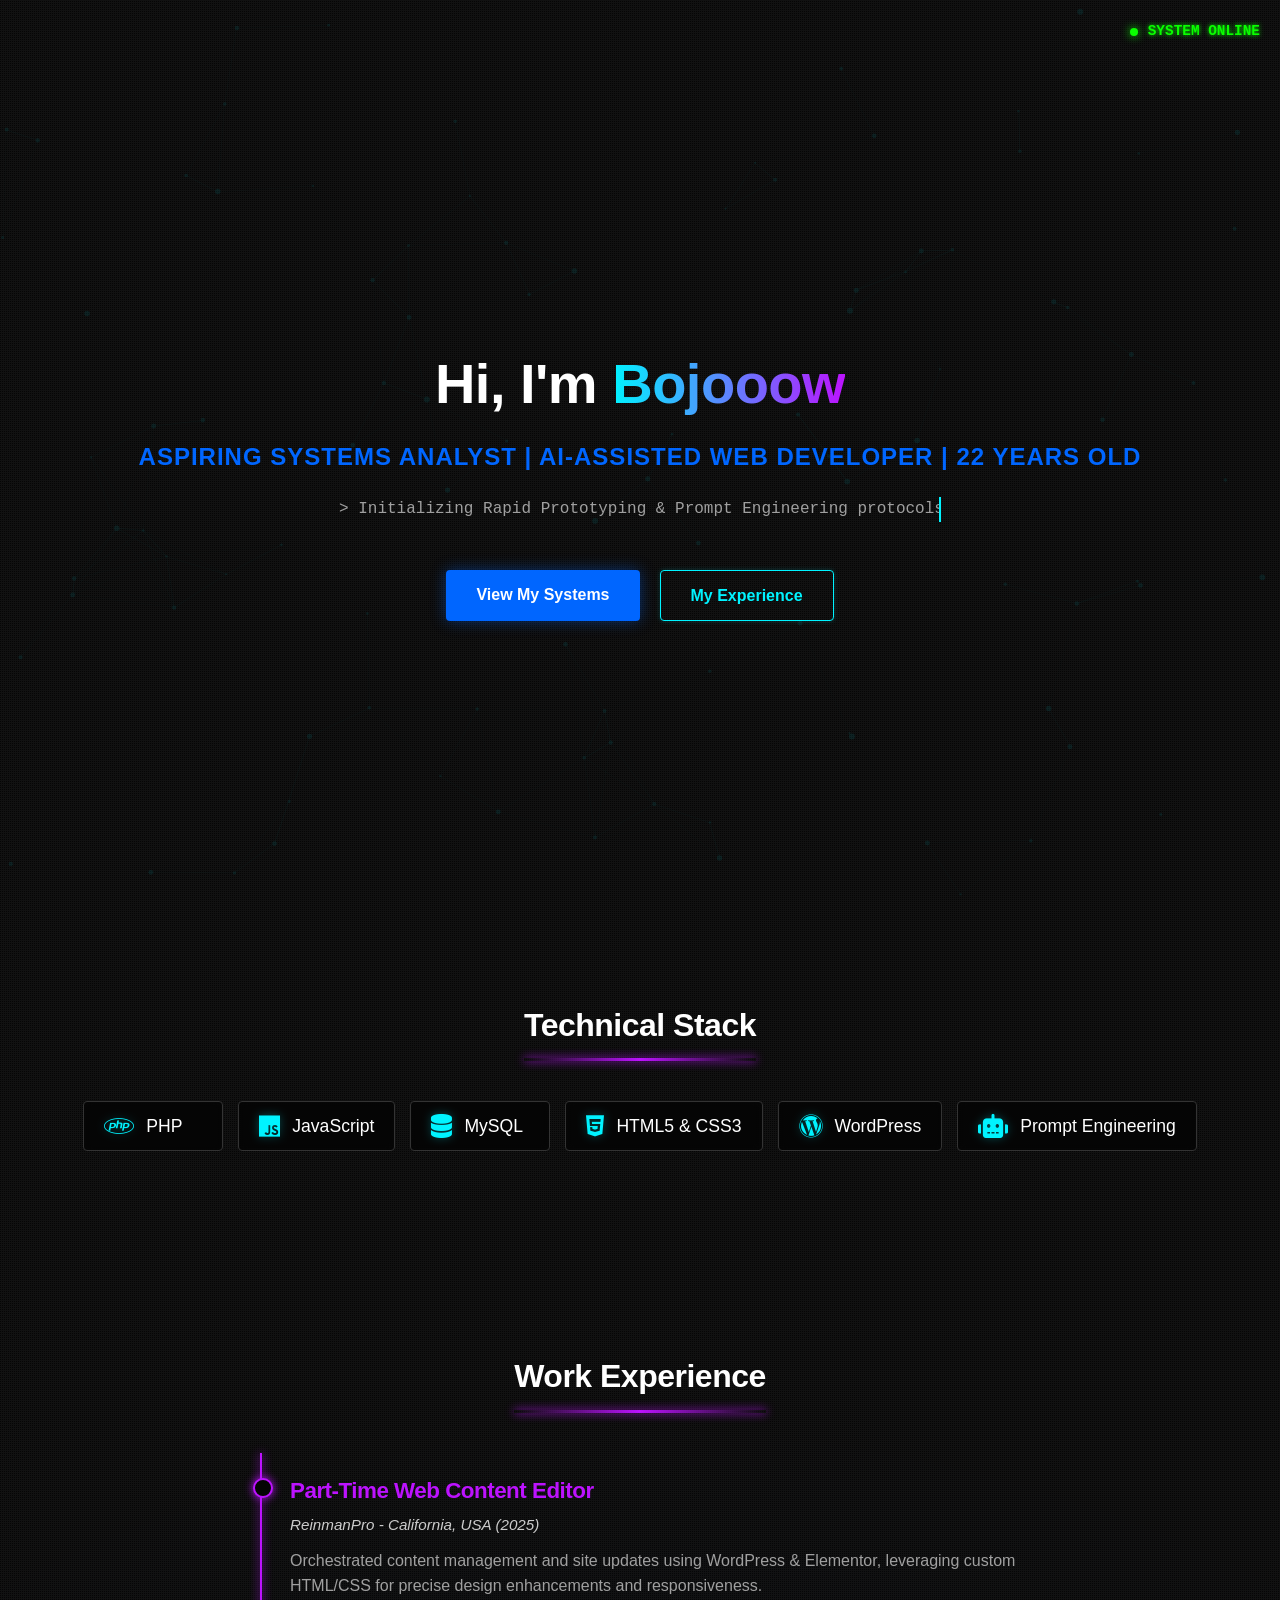
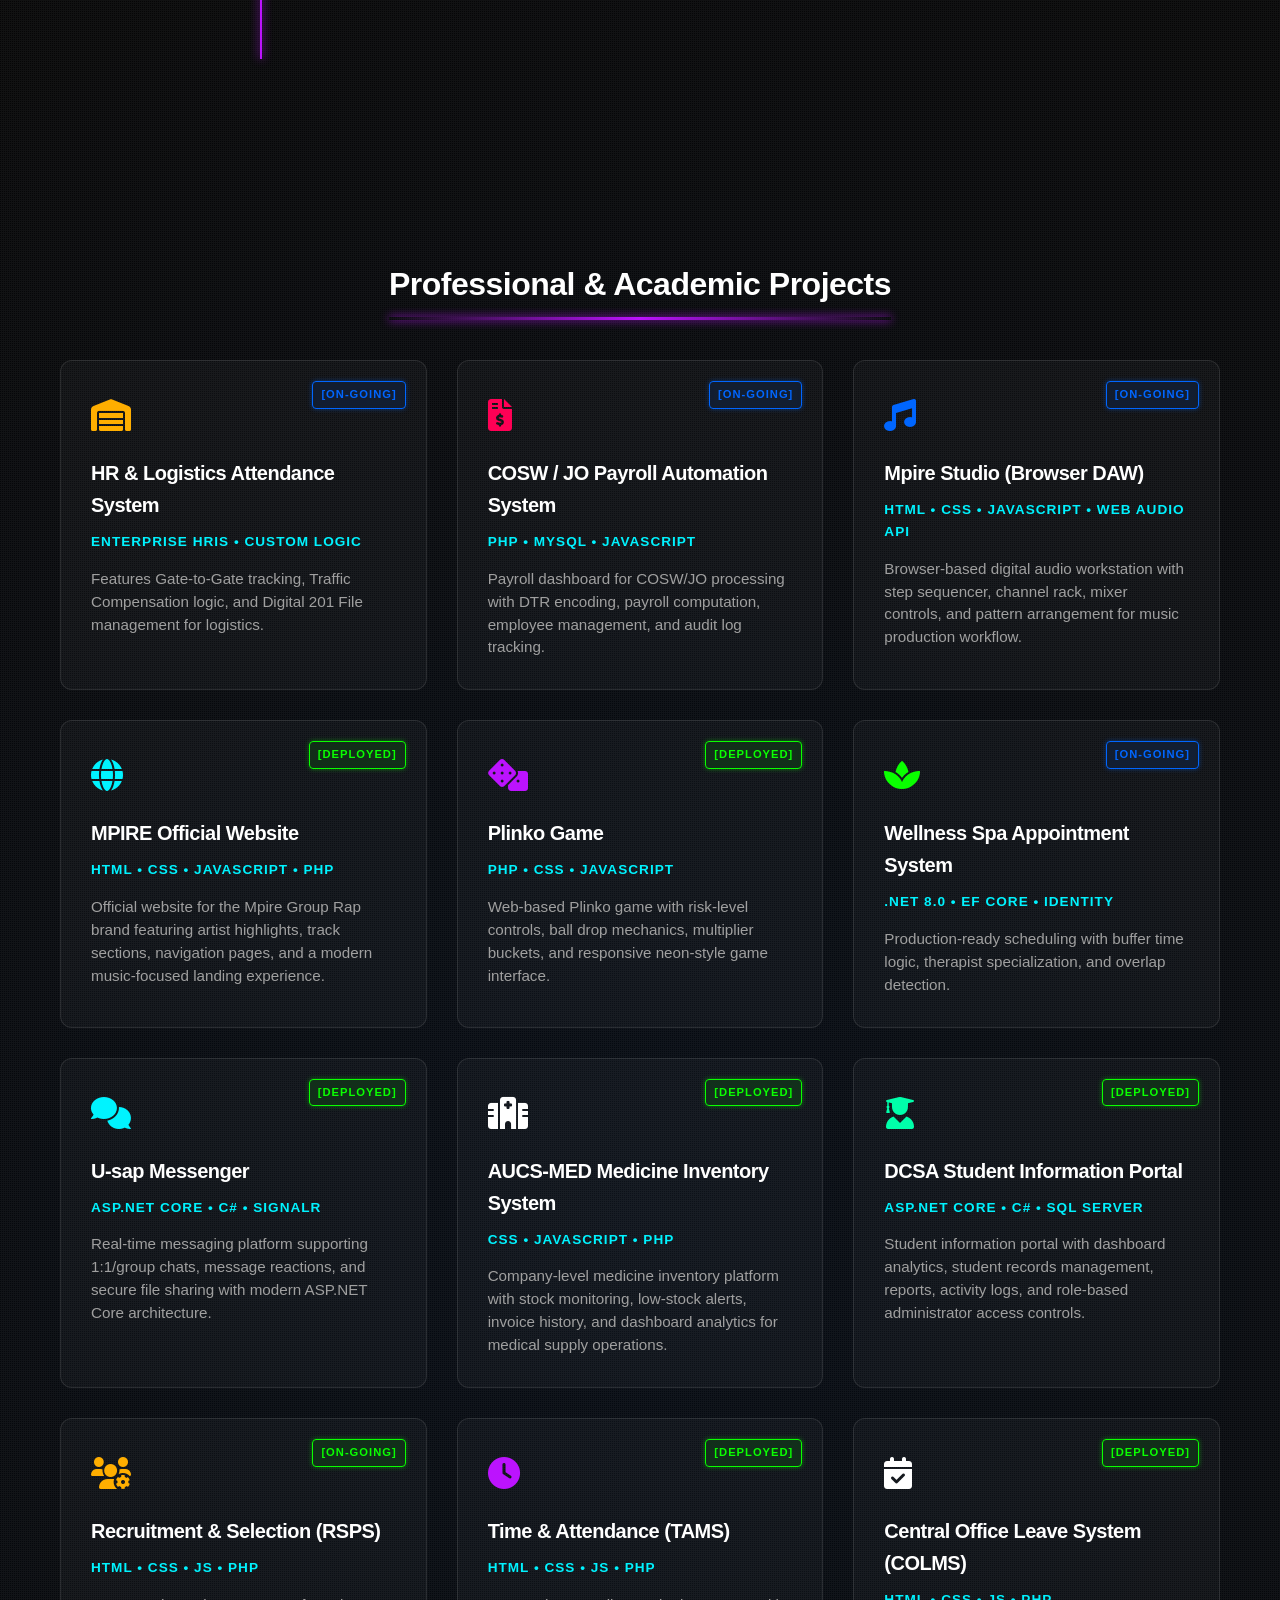
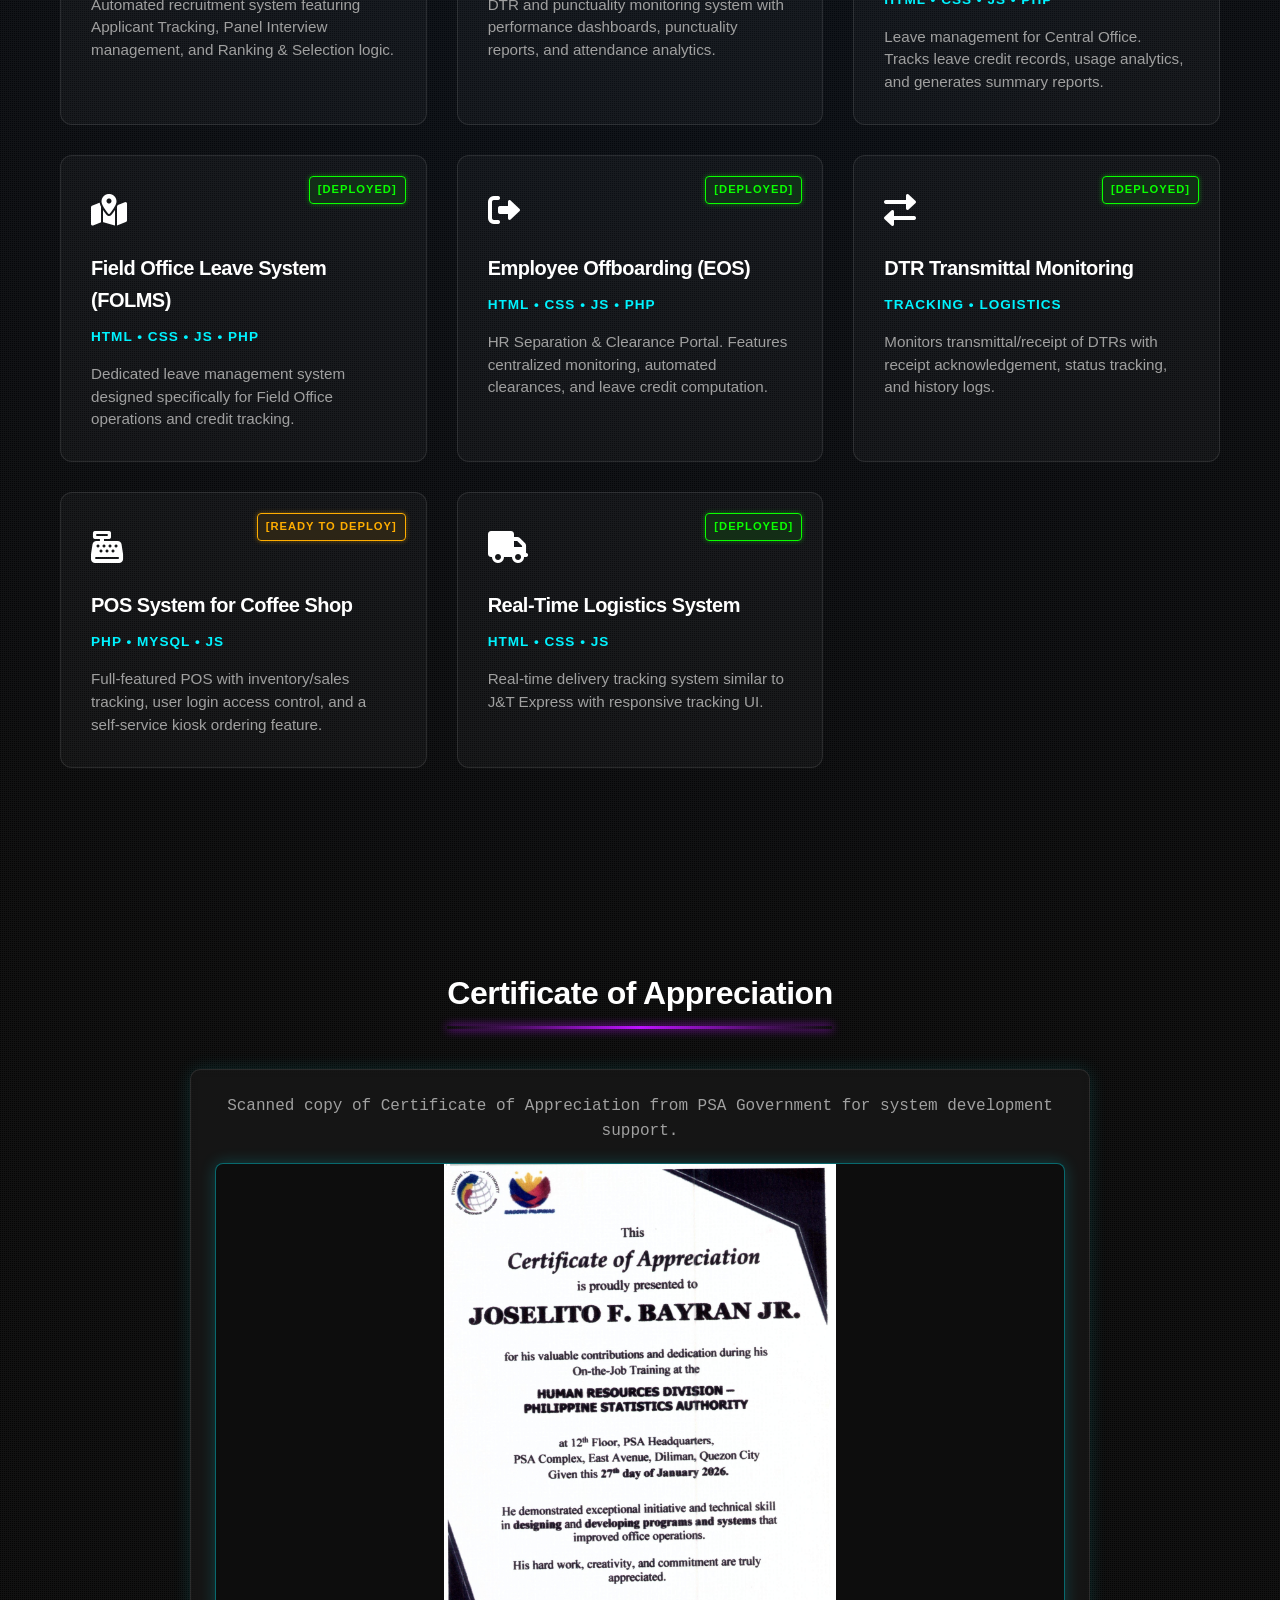
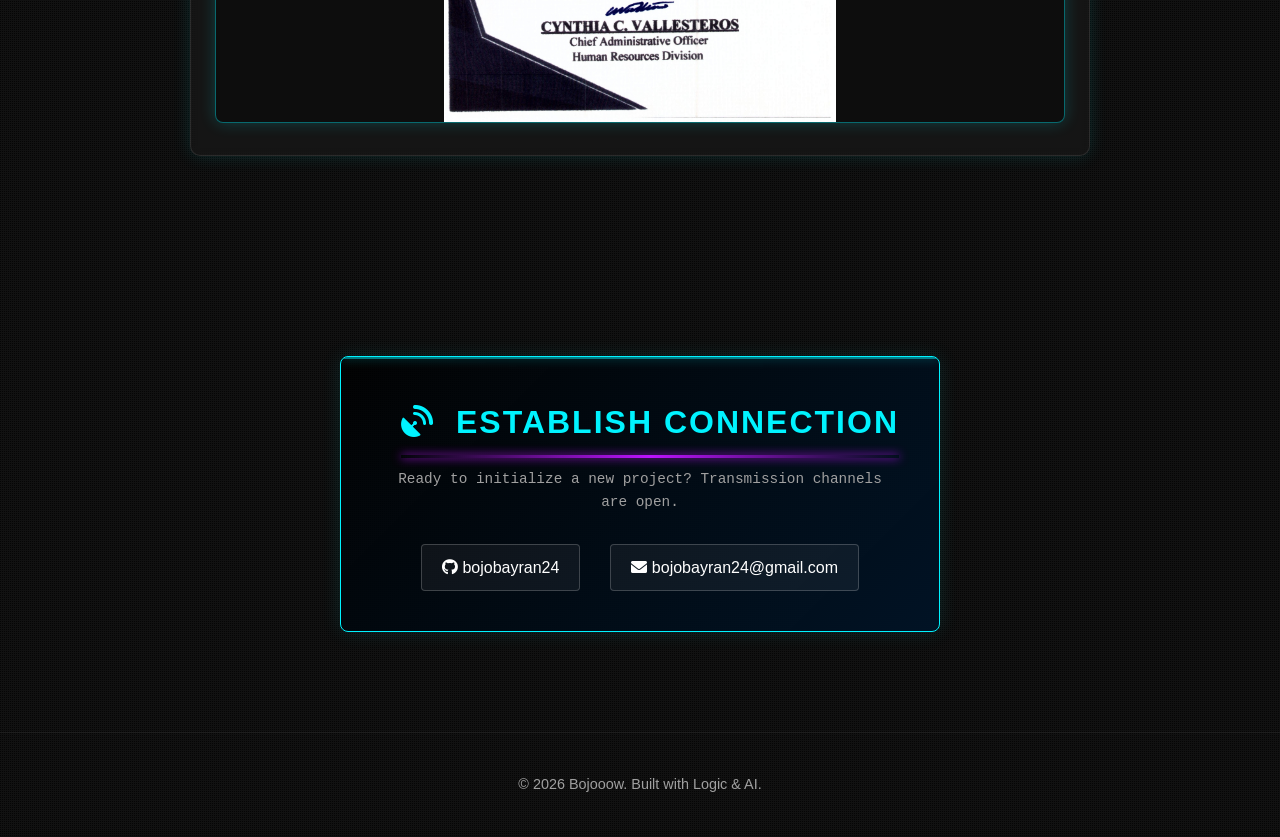
==== commit 25d3b31c: "nee" ====
--- a/index.html
+++ b/index.html
@@ -90,7 +90,7 @@
 
                 <div class="project-card">
                     <div class="icon-header"><i class="fas fa-globe"></i></div>
-                    <span class="status-tag status-beta">[Deployed]</span>
+                    <span class="status-tag status-deployed">[DEPLOYED]</span>
                     <h4>MPIRE Official Website</h4>
                     <p class="tech-stack">HTML • CSS • JavaScript • PHP</p>
                     <p>Official website for the Mpire Group Rap brand featuring artist highlights, track sections,
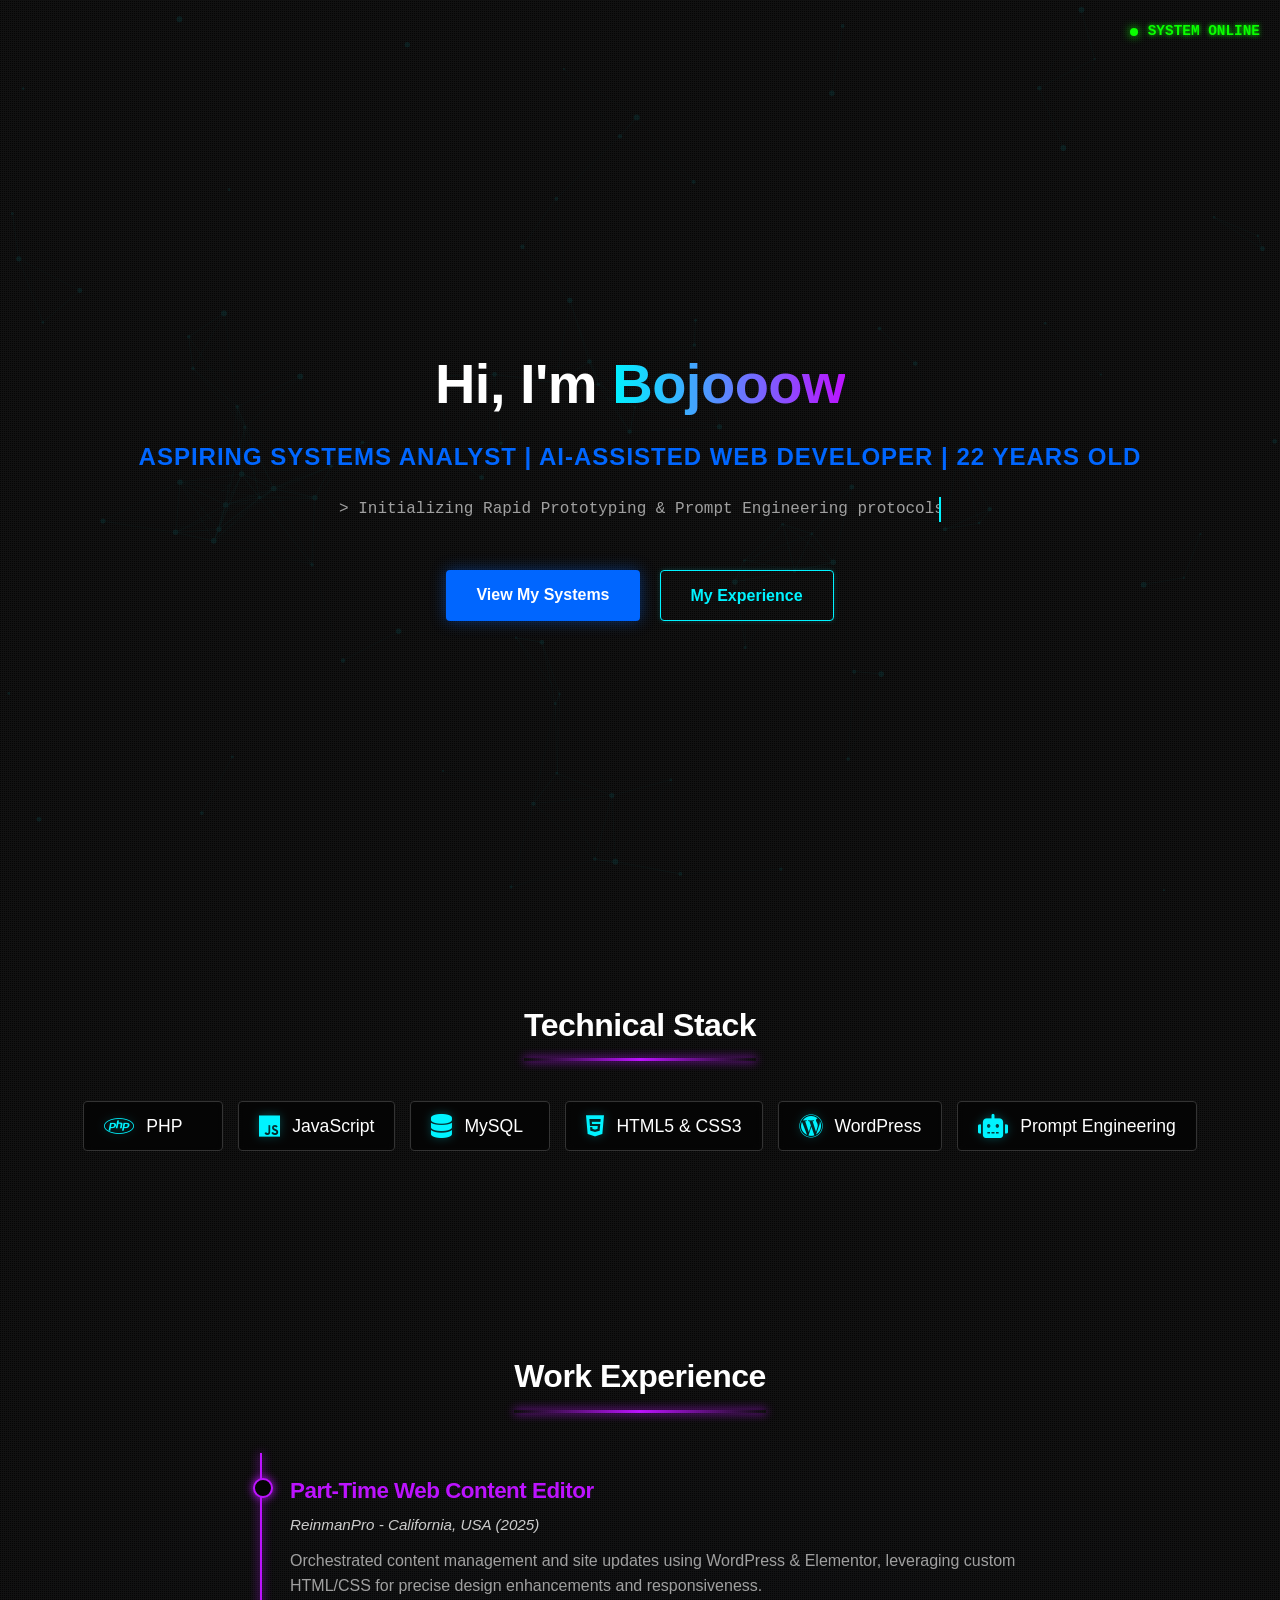
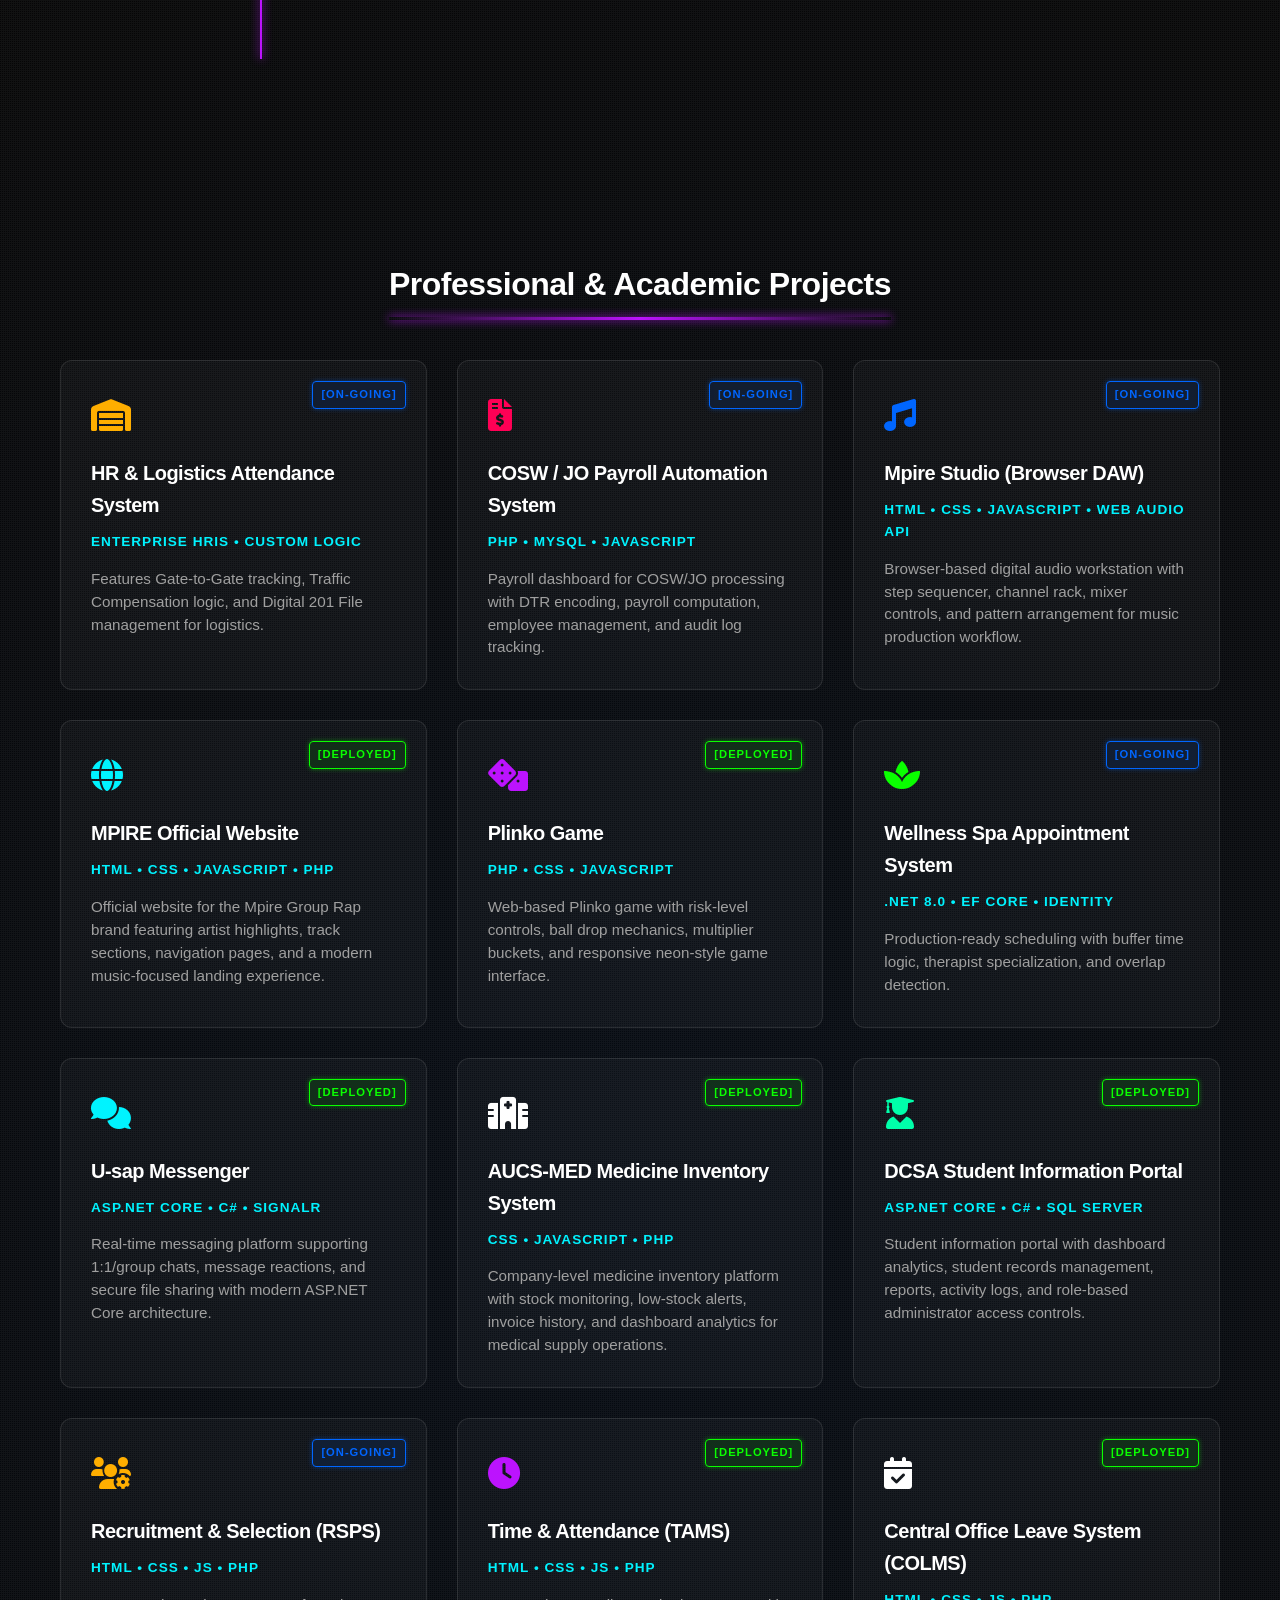
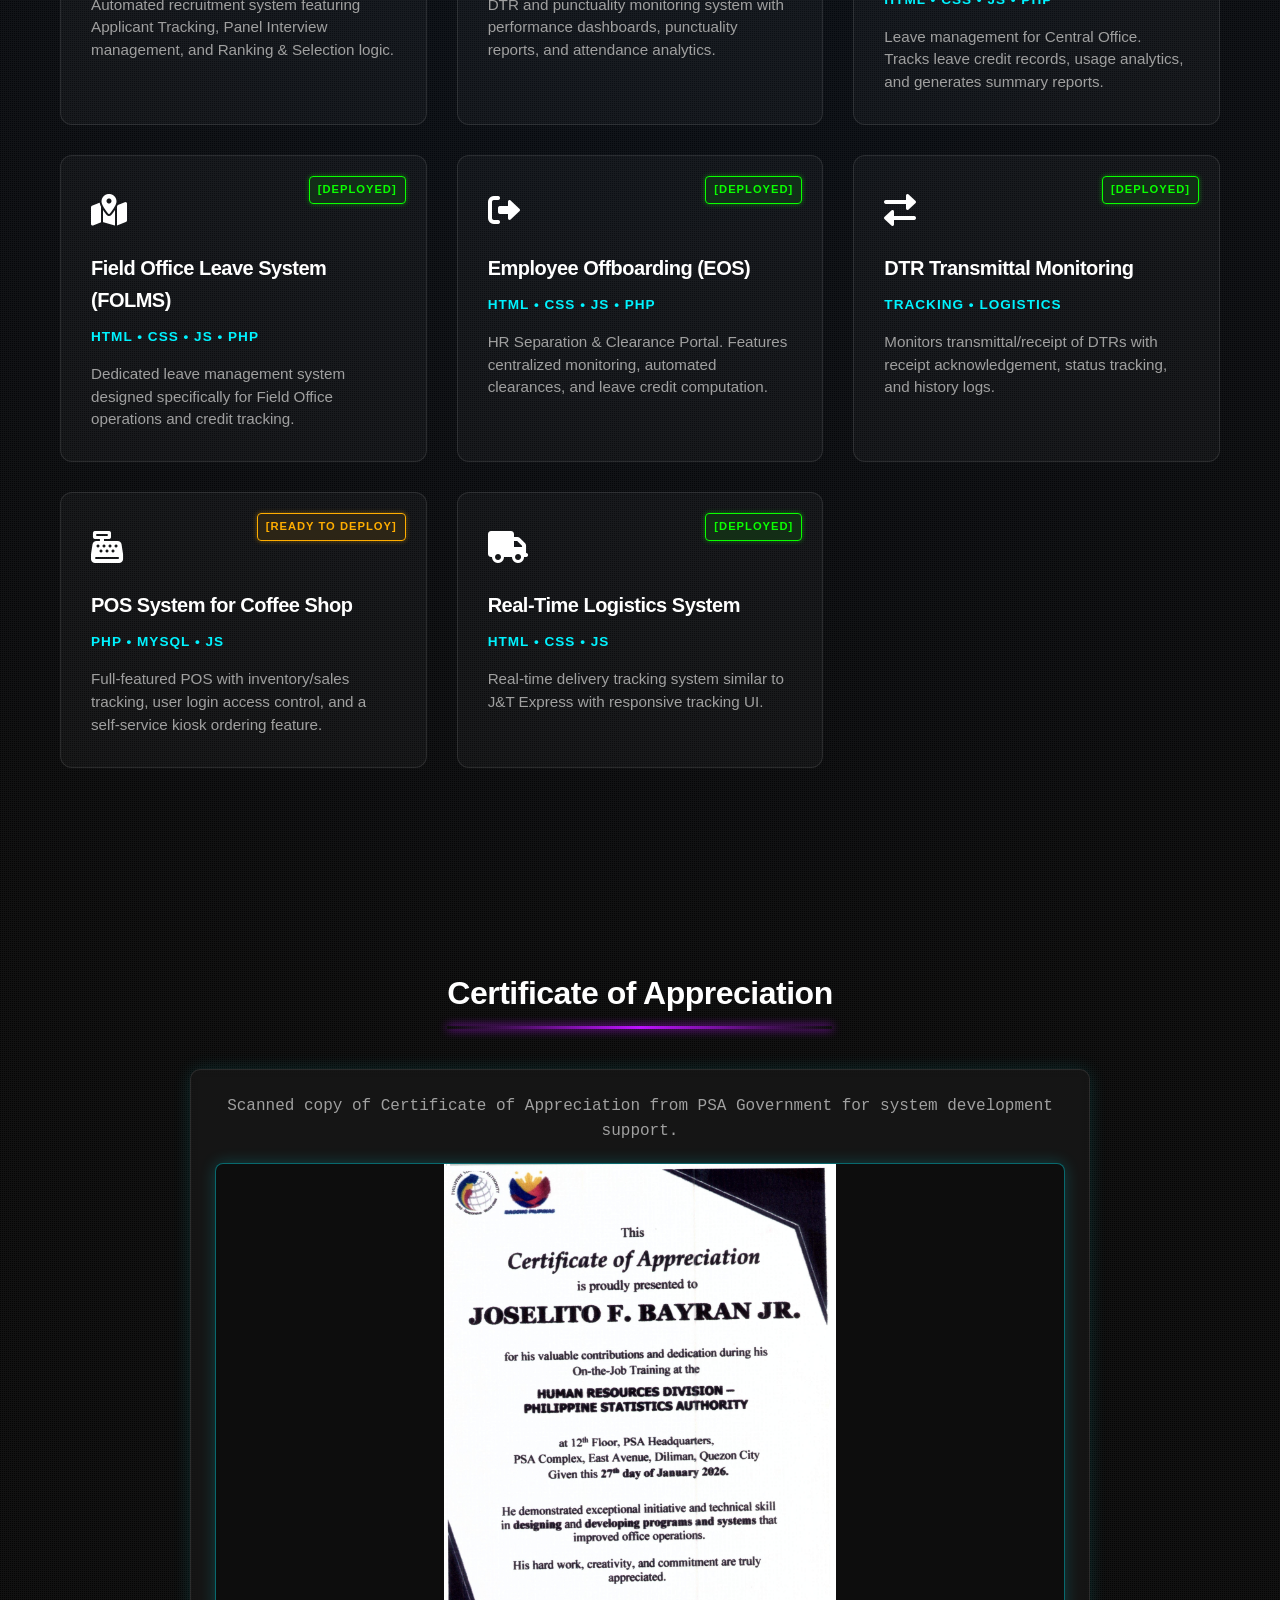
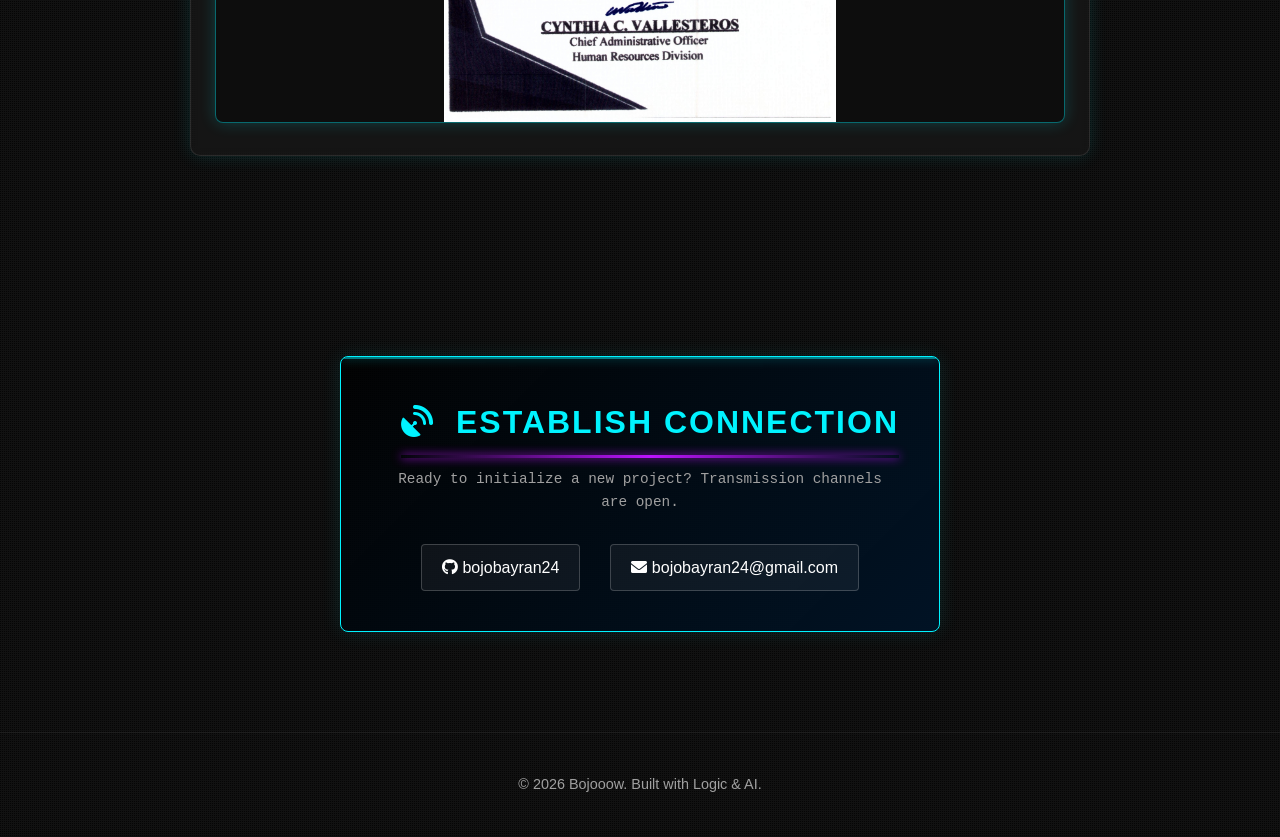
==== commit 28023e15: "sdsd" ====
--- a/index.html
+++ b/index.html
@@ -144,7 +144,7 @@
 
                 <div class="project-card">
                     <div class="icon-header"><i class="fas fa-users-cog"></i></div>
-                    <span class="status-tag status-deployed">[On-Going]</span>
+                    <span class="status-tag status-beta">[On-Going]</span>
                     <h4>Recruitment & Selection (RSPS)</h4>
                     <p class="tech-stack">HTML • CSS • JS • PHP</p>
                     <p>Automated recruitment system featuring Applicant Tracking, Panel Interview management, and
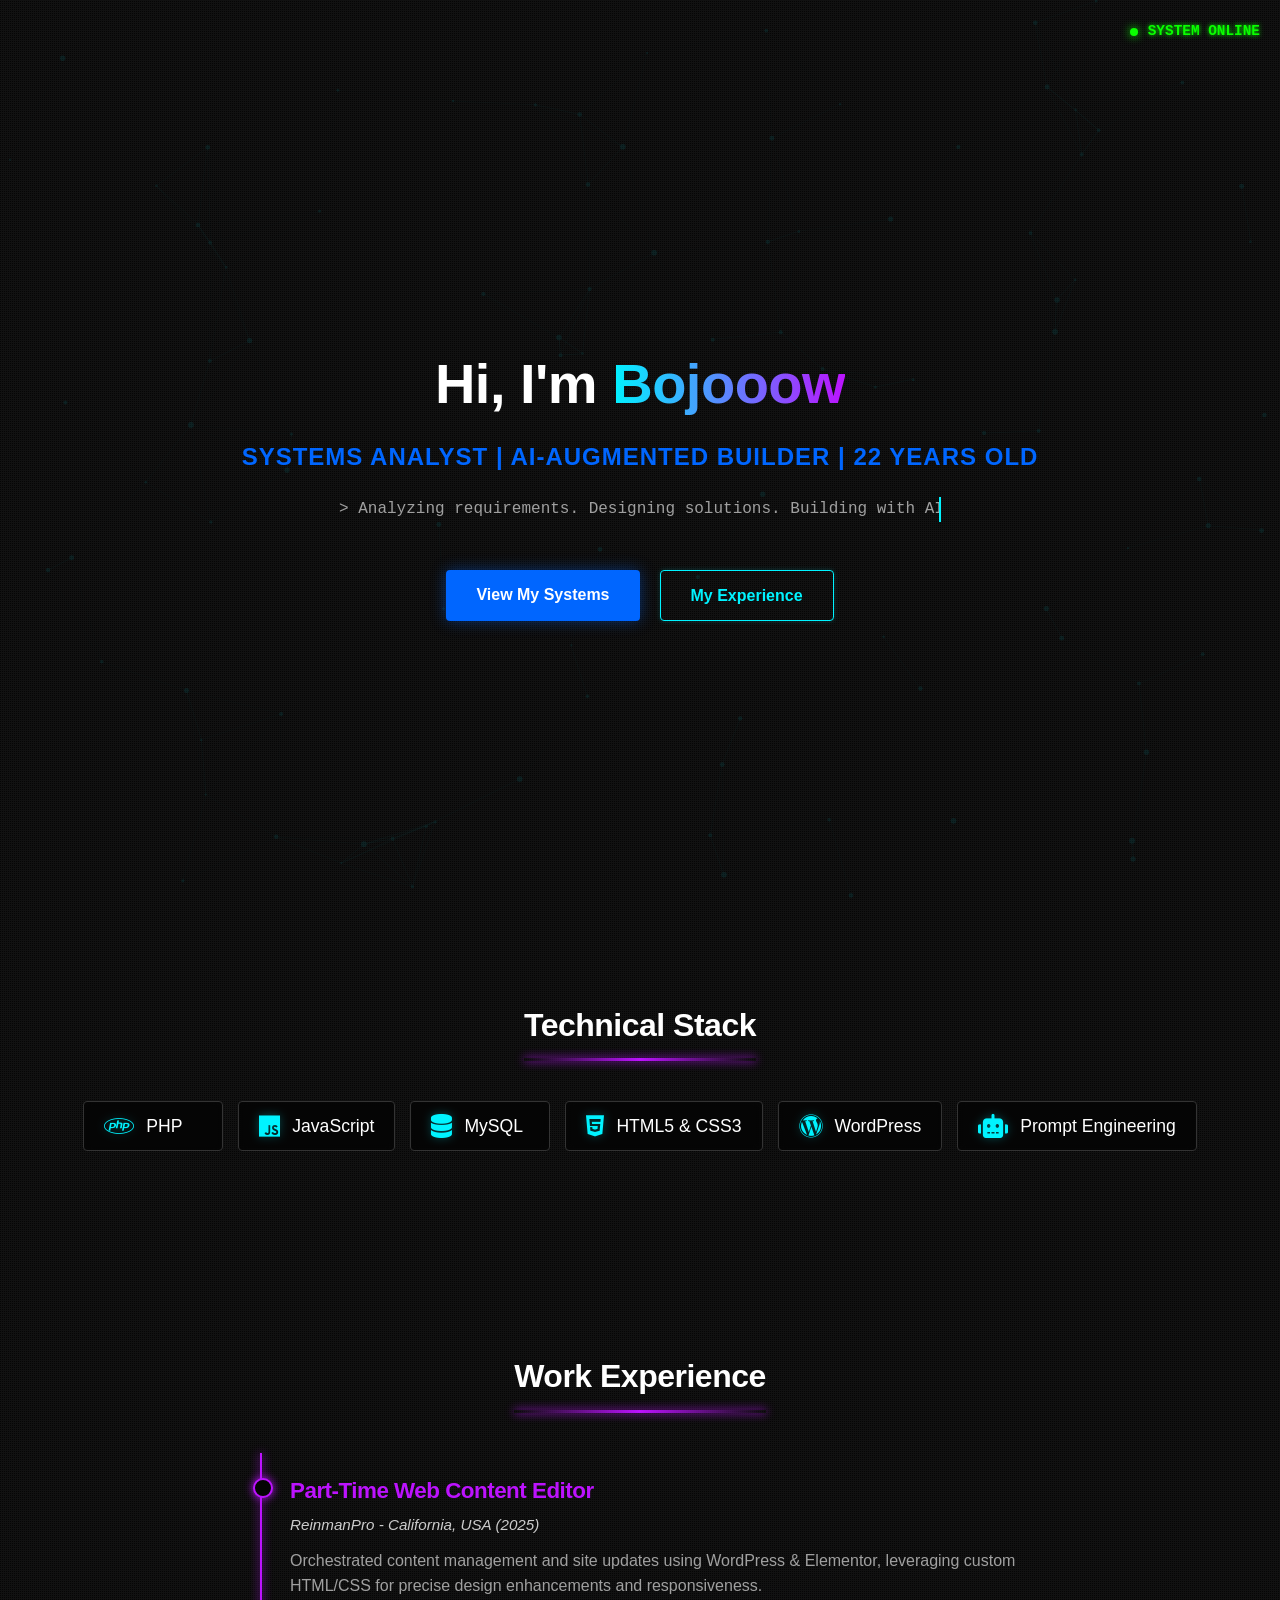
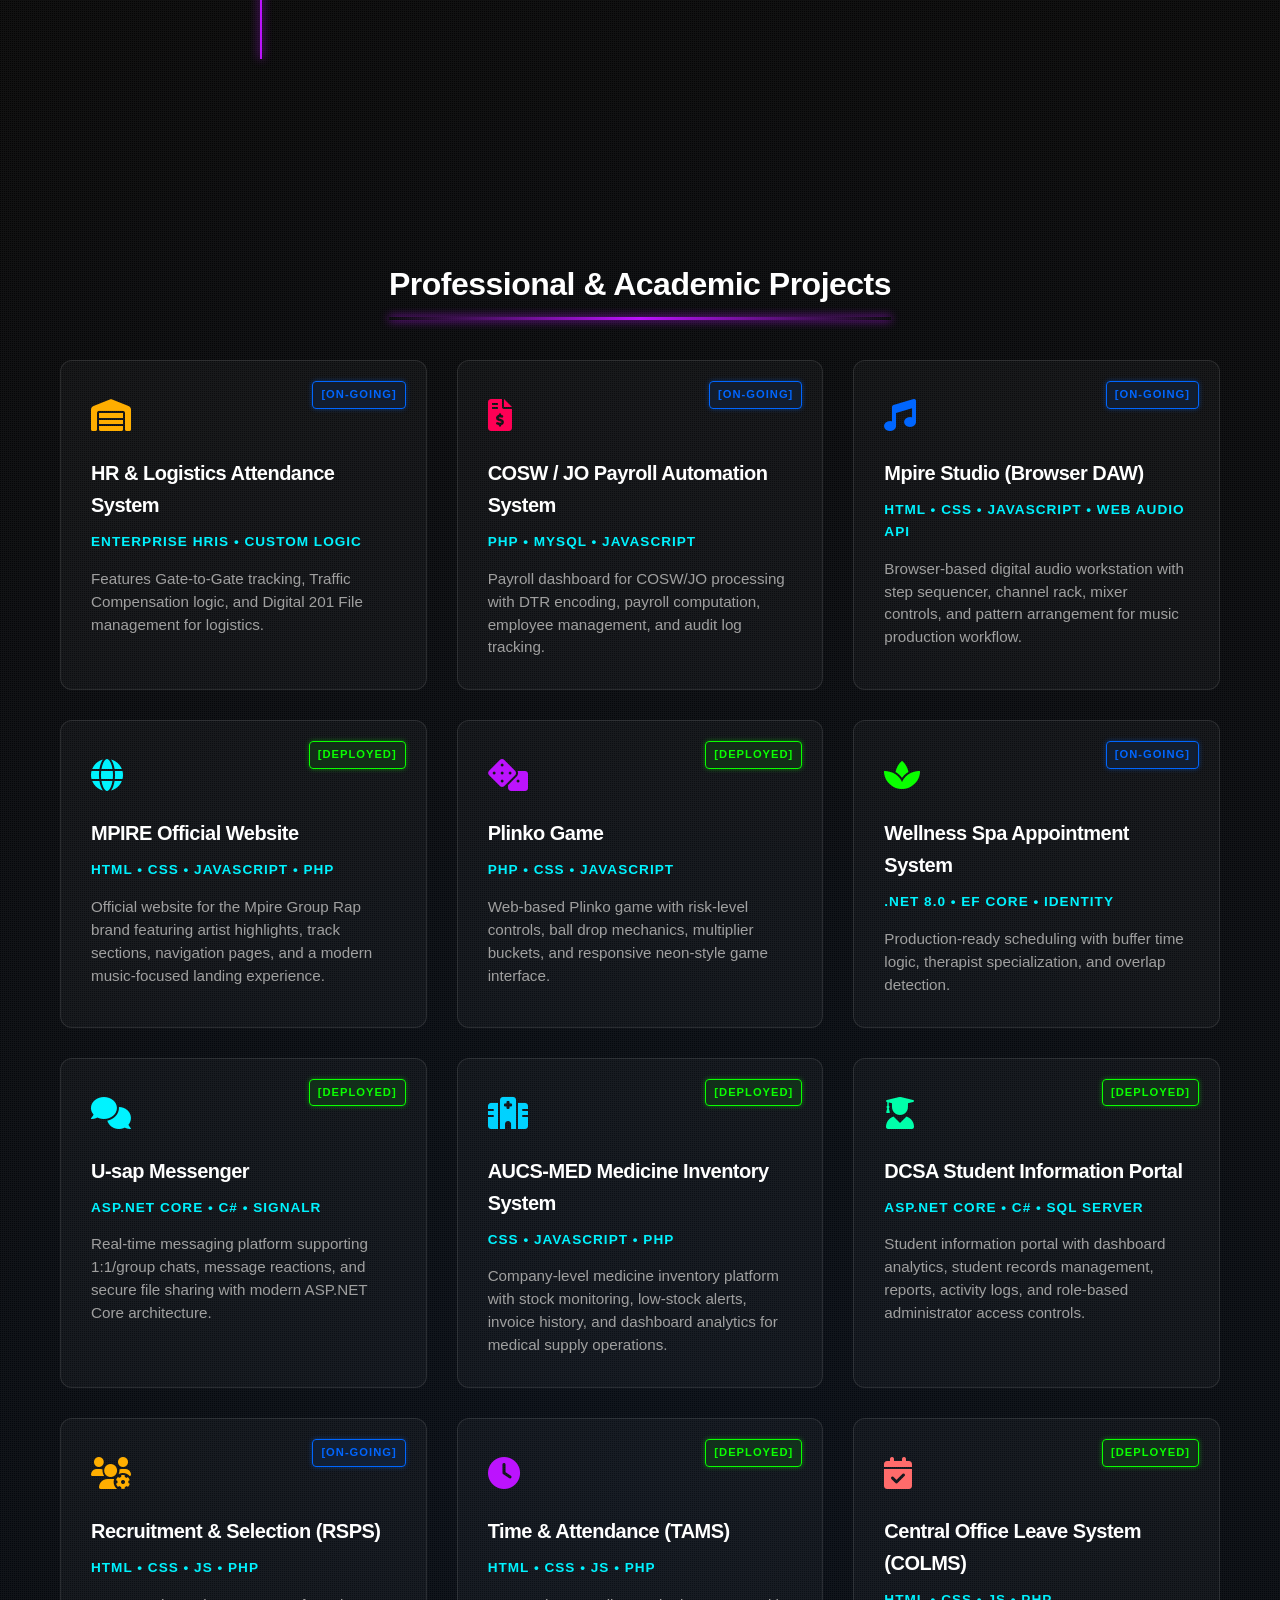
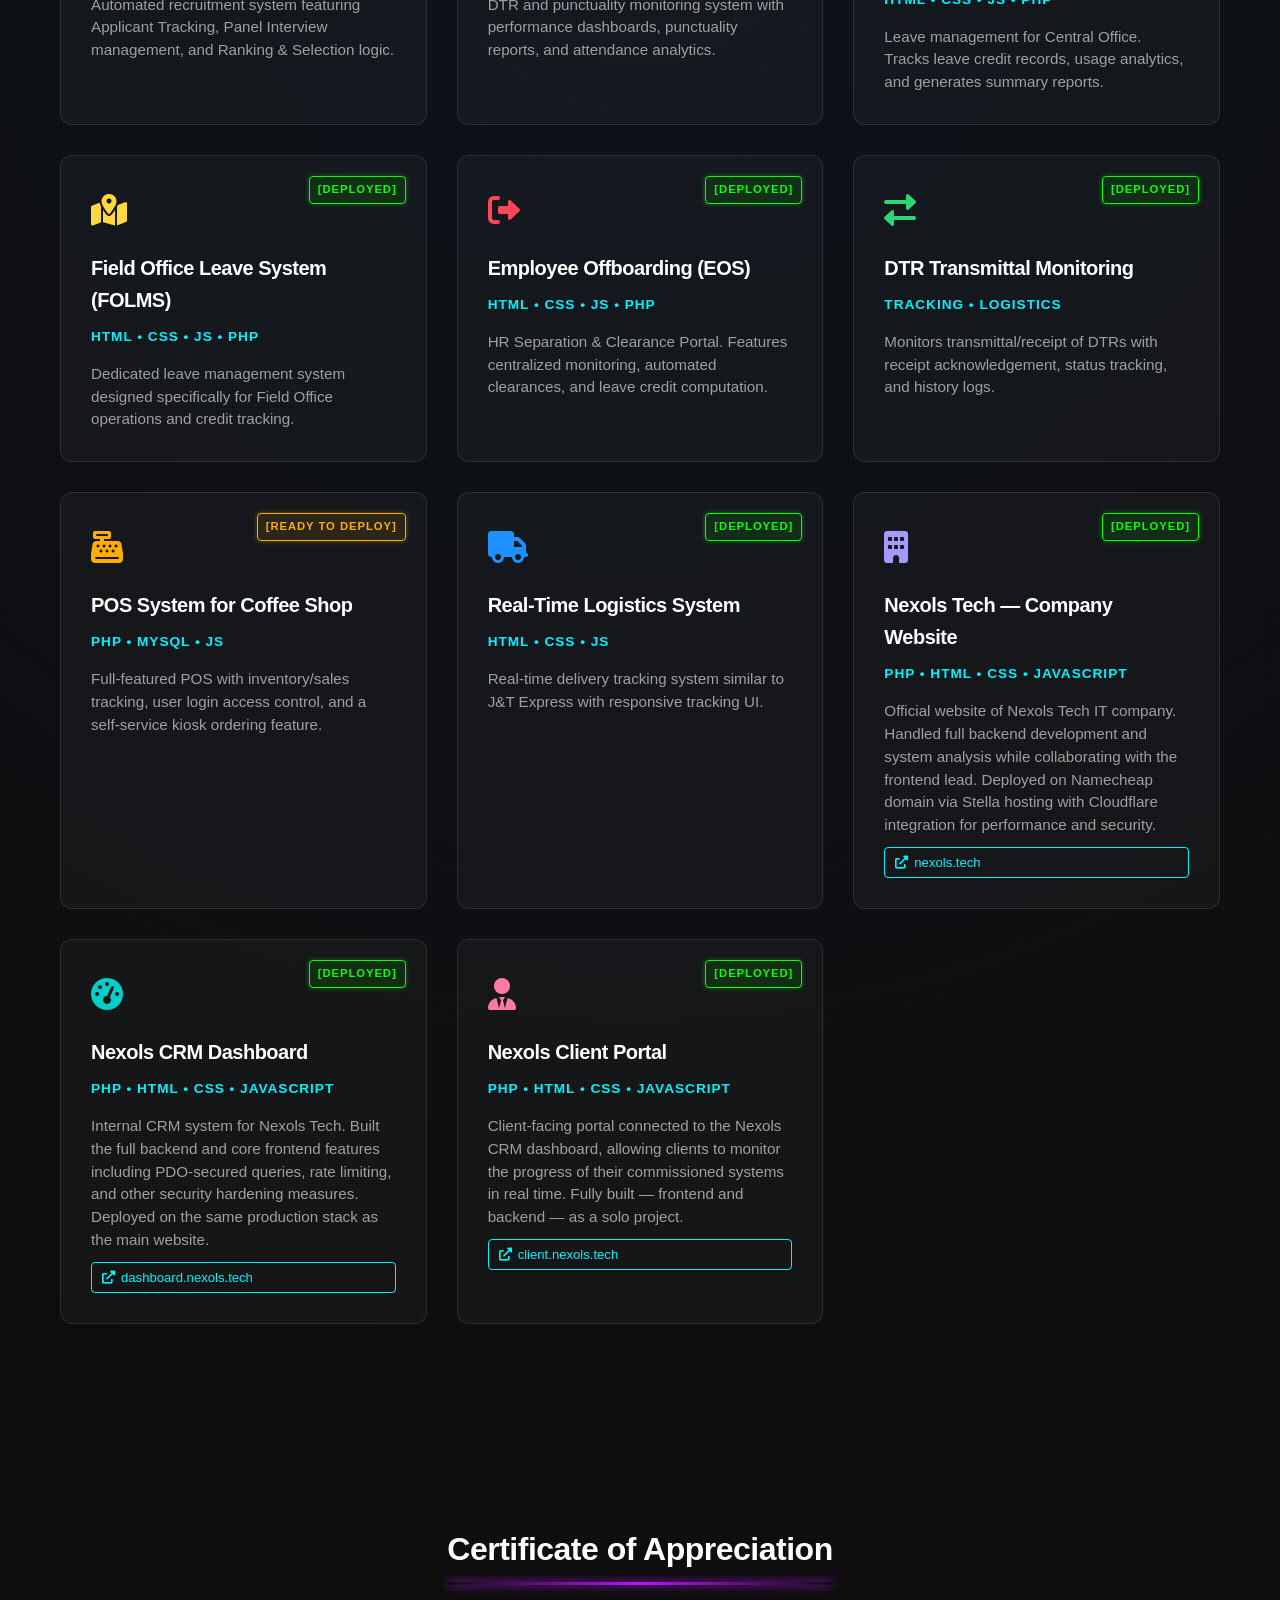
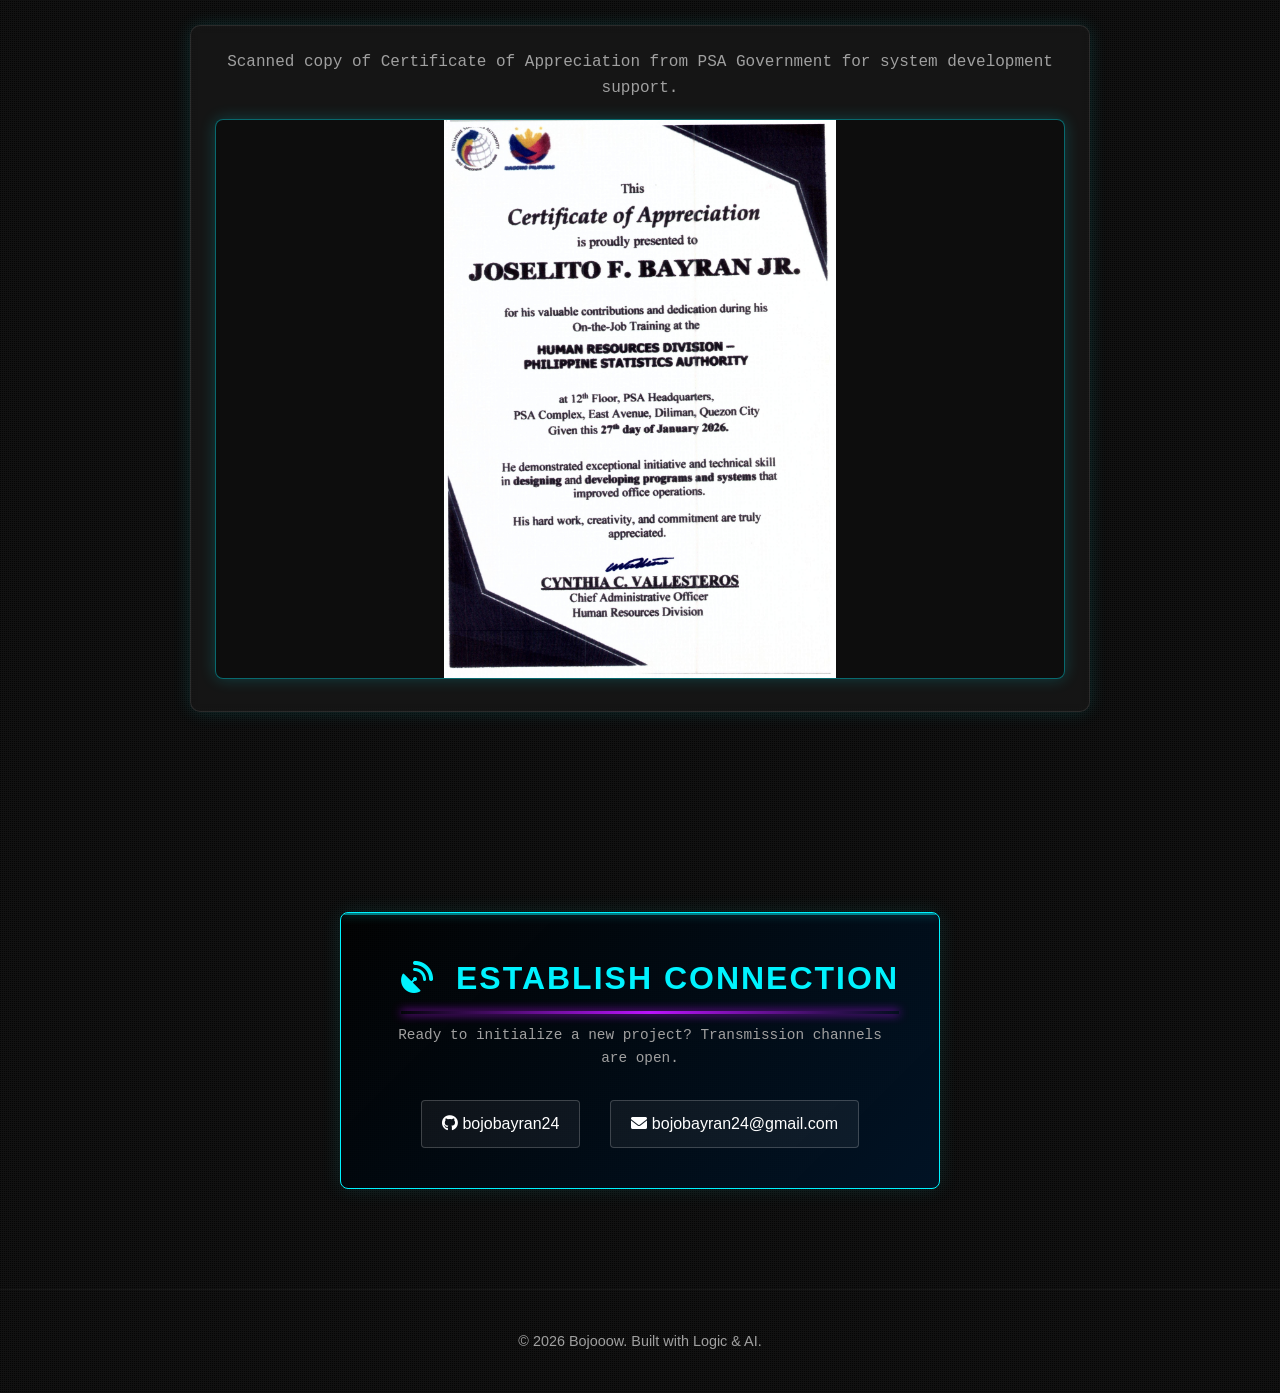
==== commit 69855284: "Refactor code structure for improved readability and maintainability" ====
--- a/index.html
+++ b/index.html
@@ -4,7 +4,8 @@
 <head>
     <meta charset="UTF-8">
     <meta name="viewport" content="width=device-width, initial-scale=1.0">
-    <title>Bojooow | Systems Analyst Portfolio</title>
+    <title>Bojooow | Systems Analyst & AI-Augmented Builder</title>
+    <link rel="icon" type="image/png" href="bojoowlogo.png">
     <link rel="stylesheet" href="style.css">
     <link rel="stylesheet" href="https://cdnjs.cloudflare.com/ajax/libs/font-awesome/6.0.0/css/all.min.css">
 </head>
@@ -17,9 +18,9 @@
         <div class="system-status"><span class="status-dot"></span> SYSTEM ONLINE</div>
         <div class="container">
             <h1>Hi, I'm <span class="highlight">Bojooow</span></h1>
-            <h2>Aspiring Systems Analyst | AI-Assisted Web Developer | 22 Years Old</h2>
+            <h2>Systems Analyst | AI-Augmented Builder | 22 Years Old</h2>
             <div class="typewriter">
-                <p>> Initializing Rapid Prototyping & Prompt Engineering protocols...</p>
+                <p>> Analyzing requirements. Designing solutions. Building with AI.</p>
             </div>
             <div class="hero-btns">
                 <a href="#projects" class="btn">View My Systems</a>
@@ -213,6 +214,33 @@
                     <p>Real-time delivery tracking system similar to J&T Express with responsive tracking UI.</p>
                 </div>
 
+                <div class="project-card">
+                    <div class="icon-header"><i class="fas fa-building"></i></div>
+                    <span class="status-tag status-deployed">[DEPLOYED]</span>
+                    <h4>Nexols Tech — Company Website</h4>
+                    <p class="tech-stack">PHP • HTML • CSS • JavaScript</p>
+                    <p>Official website of Nexols Tech IT company. Handled full backend development and system analysis while collaborating with the frontend lead. Deployed on Namecheap domain via Stella hosting with Cloudflare integration for performance and security.</p>
+                    <a href="https://nexols.tech/" target="_blank" rel="noopener noreferrer" class="project-link"><i class="fas fa-external-link-alt"></i> nexols.tech</a>
+                </div>
+
+                <div class="project-card">
+                    <div class="icon-header"><i class="fas fa-tachometer-alt"></i></div>
+                    <span class="status-tag status-deployed">[DEPLOYED]</span>
+                    <h4>Nexols CRM Dashboard</h4>
+                    <p class="tech-stack">PHP • HTML • CSS • JavaScript</p>
+                    <p>Internal CRM system for Nexols Tech. Built the full backend and core frontend features including PDO-secured queries, rate limiting, and other security hardening measures. Deployed on the same production stack as the main website.</p>
+                    <a href="https://dashboard.nexols.tech/" target="_blank" rel="noopener noreferrer" class="project-link"><i class="fas fa-external-link-alt"></i> dashboard.nexols.tech</a>
+                </div>
+
+                <div class="project-card">
+                    <div class="icon-header"><i class="fas fa-user-tie"></i></div>
+                    <span class="status-tag status-deployed">[DEPLOYED]</span>
+                    <h4>Nexols Client Portal</h4>
+                    <p class="tech-stack">PHP • HTML • CSS • JavaScript</p>
+                    <p>Client-facing portal connected to the Nexols CRM dashboard, allowing clients to monitor the progress of their commissioned systems in real time. Fully built — frontend and backend — as a solo project.</p>
+                    <a href="https://client.nexols.tech/" target="_blank" rel="noopener noreferrer" class="project-link"><i class="fas fa-external-link-alt"></i> client.nexols.tech</a>
+                </div>
+
             </div>
         </div>
     </section>
--- a/style.css
+++ b/style.css
@@ -351,10 +351,19 @@
 .project-card:nth-child(5) .icon-header i { color: var(--neon-purple); } /* TAMS */
 .project-card:nth-child(6) .icon-header i { color: var(--neon-green); } /* COLMS */
 .project-card:nth-child(7) .icon-header i { color: var(--neon-cyan); } /* FOLMS */
-.project-card:nth-child(8) .icon-header i { color: #ffffff; } /* EOS */
+.project-card:nth-child(8) .icon-header i { color: #00d2ff; } /* AUCS-MED - medical blue */
 .project-card:nth-child(9) .icon-header i { color: #00ffaa; } /* Transmittal */
 .project-card:nth-child(10) .icon-header i { color: #ffae00; } /* POS */
-.project-card:nth-child(11) .icon-header i { color: var(--neon-purple); } /* Logistics Old */
+.project-card:nth-child(11) .icon-header i { color: var(--neon-purple); } /* TAMS */
+.project-card:nth-child(12) .icon-header i { color: #ff6b6b; }            /* COLMS - coral red */
+.project-card:nth-child(13) .icon-header i { color: #ffd93d; }            /* FOLMS - yellow */
+.project-card:nth-child(14) .icon-header i { color: #ff4757; }            /* EOS - red */
+.project-card:nth-child(15) .icon-header i { color: #2ed573; }            /* DTR Transmittal - green */
+.project-card:nth-child(16) .icon-header i { color: #ffae00; }            /* POS - gold */
+.project-card:nth-child(17) .icon-header i { color: #1e90ff; }            /* Real-Time Logistics - blue */
+.project-card:nth-child(18) .icon-header i { color: #a29bfe; }            /* Nexols Website - soft purple */
+.project-card:nth-child(19) .icon-header i { color: #00cec9; }            /* Nexols CRM - teal */
+.project-card:nth-child(20) .icon-header i { color: #fd79a8; }            /* Nexols Client Portal - pink */
 
 
 .project-card h4 {
@@ -393,7 +402,34 @@
 .project-card:nth-child(3):hover { border-color: var(--neon-blue); box-shadow: 0 0 20px rgba(0, 102, 255, 0.4); }
 .project-card:nth-child(4):hover { border-color: var(--neon-cyan); box-shadow: 0 0 20px rgba(0, 243, 255, 0.4); }
 .project-card:nth-child(5):hover { border-color: var(--neon-purple); box-shadow: 0 0 20px rgba(188, 19, 254, 0.4); }
-
+.project-card:nth-child(12):hover { border-color: #ff6b6b; box-shadow: 0 0 20px rgba(255, 107, 107, 0.4); }
+.project-card:nth-child(13):hover { border-color: #ffd93d; box-shadow: 0 0 20px rgba(255, 217, 61, 0.4); }
+.project-card:nth-child(14):hover { border-color: #ff4757; box-shadow: 0 0 20px rgba(255, 71, 87, 0.4); }
+.project-card:nth-child(15):hover { border-color: #2ed573; box-shadow: 0 0 20px rgba(46, 213, 115, 0.4); }
+.project-card:nth-child(16):hover { border-color: #ffae00; box-shadow: 0 0 20px rgba(255, 174, 0, 0.4); }
+.project-card:nth-child(17):hover { border-color: #1e90ff; box-shadow: 0 0 20px rgba(30, 144, 255, 0.4); }
+.project-card:nth-child(18):hover { border-color: #a29bfe; box-shadow: 0 0 20px rgba(162, 155, 254, 0.4); }
+.project-card:nth-child(19):hover { border-color: #00cec9; box-shadow: 0 0 20px rgba(0, 206, 201, 0.4); }
+.project-card:nth-child(20):hover { border-color: #fd79a8; box-shadow: 0 0 20px rgba(253, 121, 168, 0.4); }
+
+.project-link {
+    display: inline-flex;
+    align-items: center;
+    gap: 6px;
+    margin-top: 10px;
+    font-size: 0.82rem;
+    color: var(--neon-cyan);
+    text-decoration: none;
+    border: 1px solid var(--neon-cyan);
+    padding: 4px 10px;
+    border-radius: 4px;
+    transition: background 0.2s, color 0.2s;
+}
+
+.project-link:hover {
+    background: var(--neon-cyan);
+    color: #000;
+}
 
 /* --- 8. Contact & Footer --- */
 #contact {
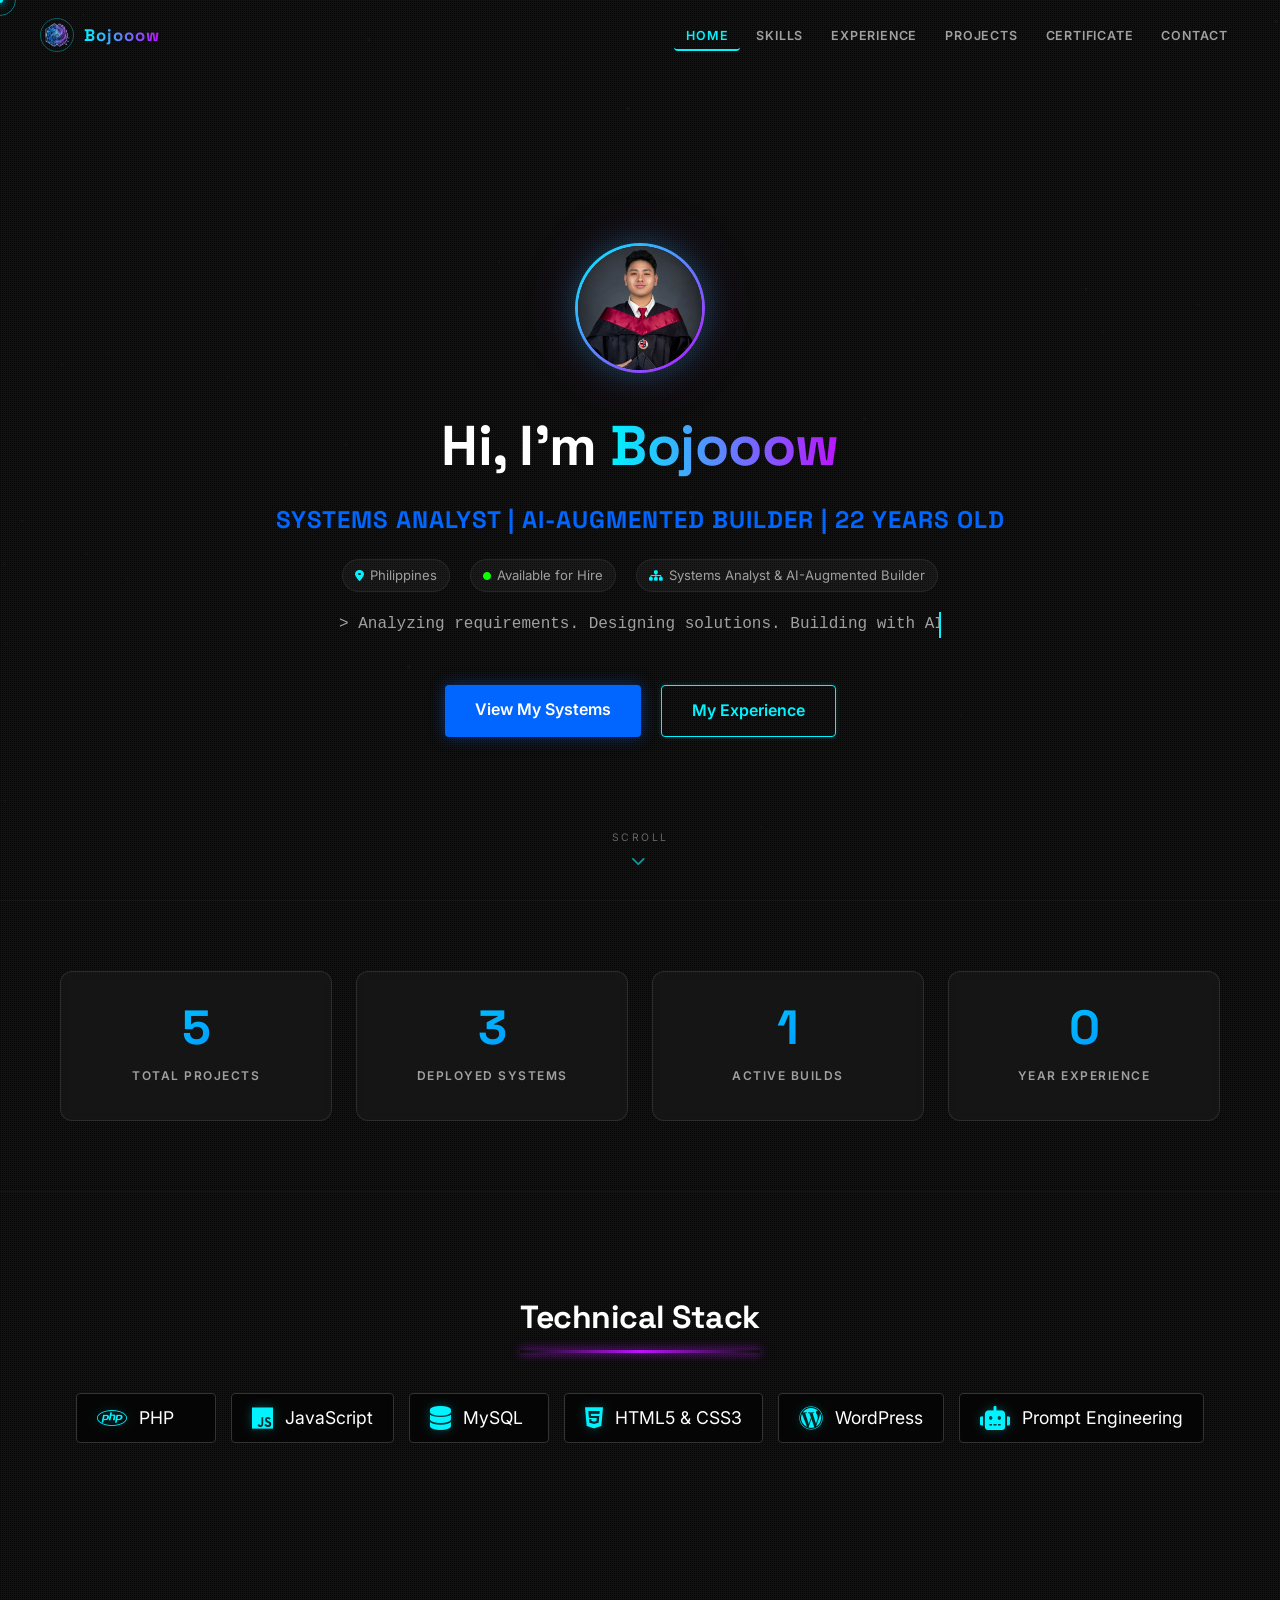
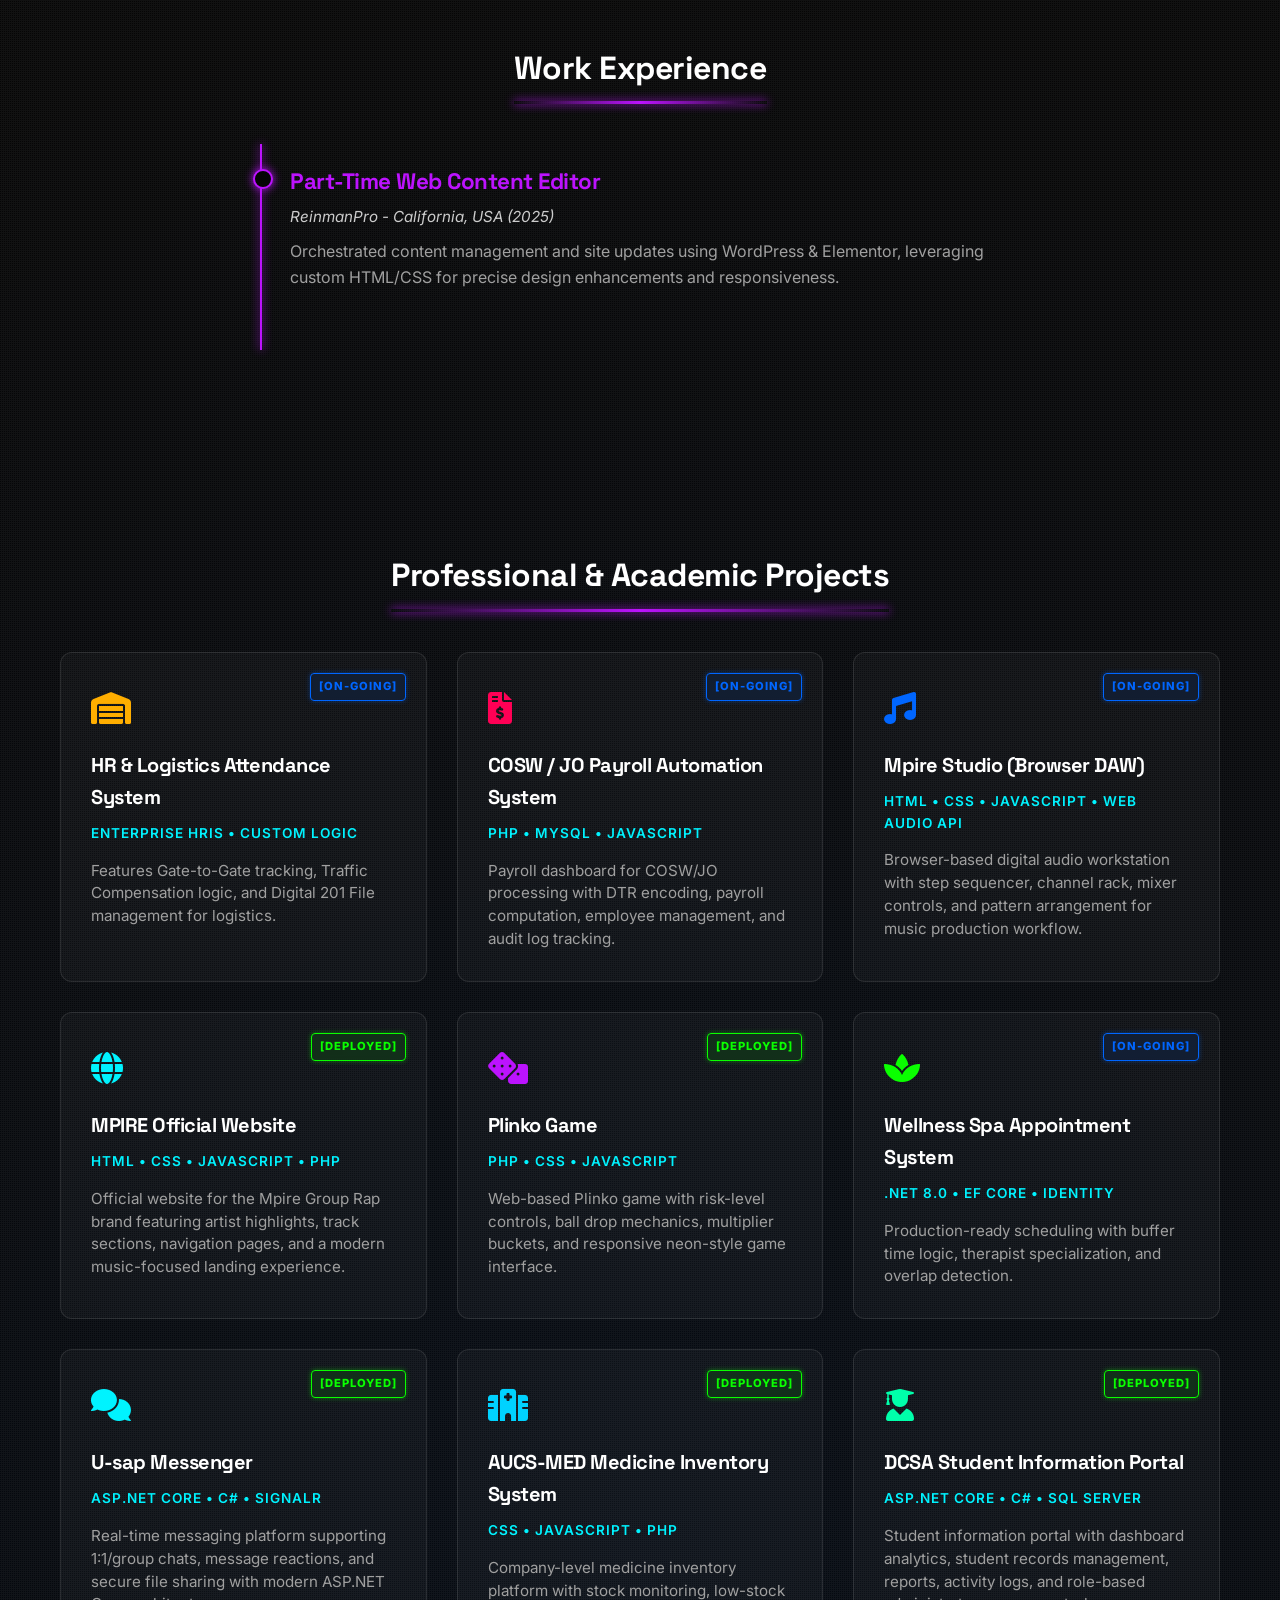
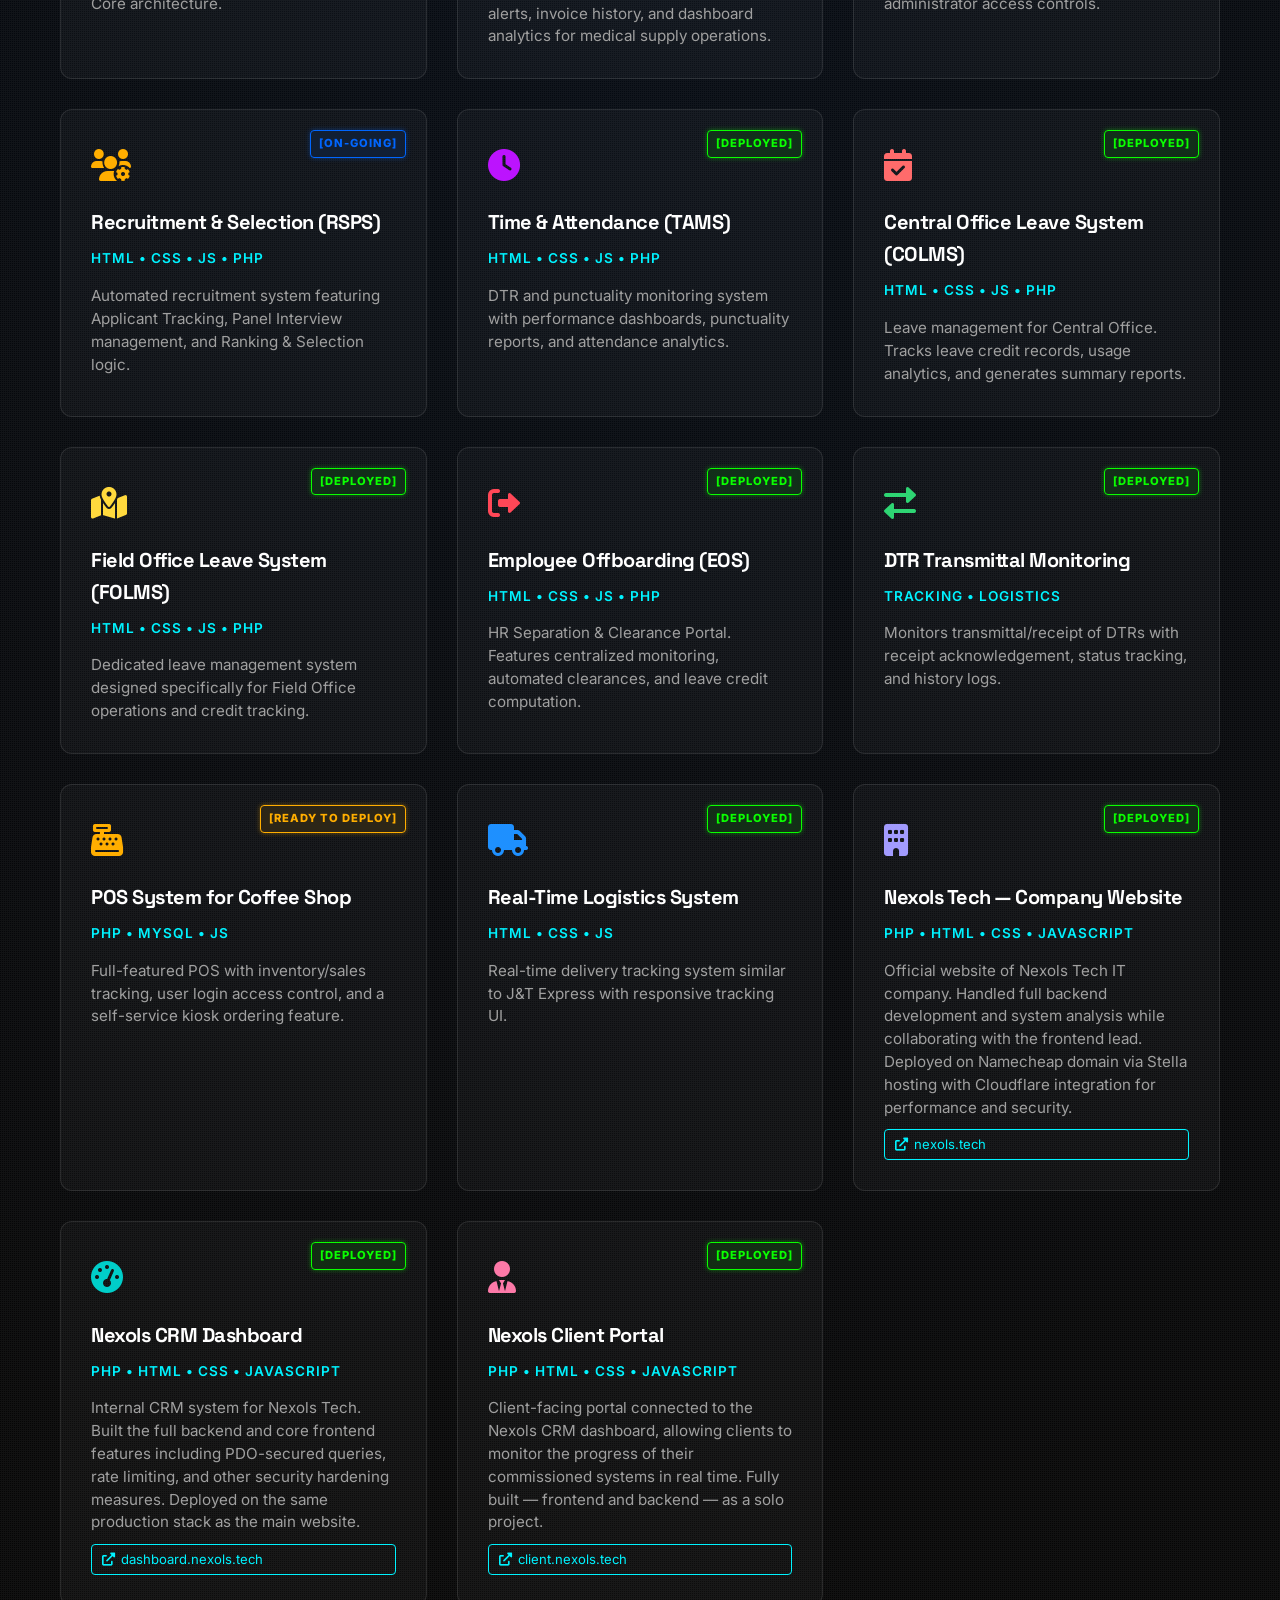
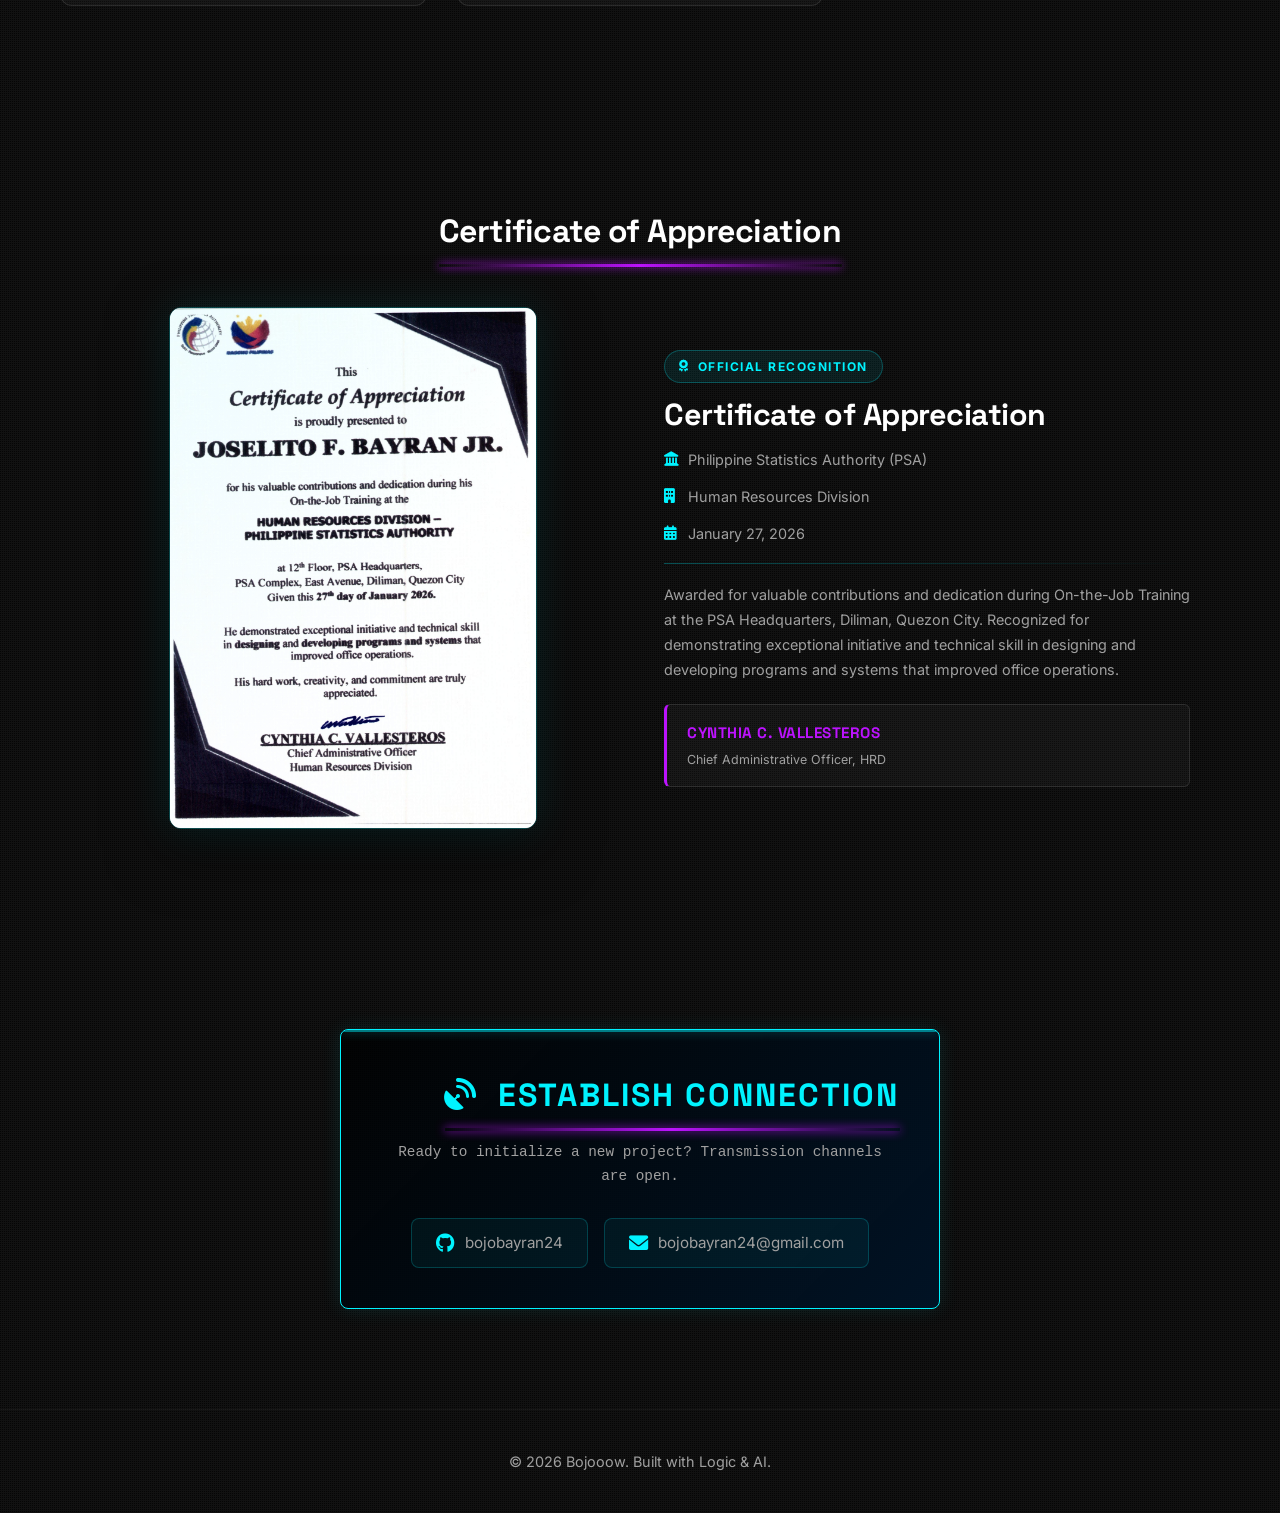
==== commit 068b5164: "Refactor code structure for improved readability and maintainability" ====
--- a/index.html
+++ b/index.html
@@ -6,19 +6,63 @@
     <meta name="viewport" content="width=device-width, initial-scale=1.0">
     <title>Bojooow | Systems Analyst & AI-Augmented Builder</title>
     <link rel="icon" type="image/png" href="bojoowlogo.png">
+    <link rel="preconnect" href="https://fonts.googleapis.com">
+    <link rel="preconnect" href="https://fonts.gstatic.com" crossorigin>
+    <link href="https://fonts.googleapis.com/css2?family=Inter:wght@400;500;600;700;800;900&family=Space+Grotesk:wght@400;500;600;700;800&family=Fira+Code:wght@400;500;600&display=swap" rel="stylesheet">
     <link rel="stylesheet" href="style.css">
     <link rel="stylesheet" href="https://cdnjs.cloudflare.com/ajax/libs/font-awesome/6.0.0/css/all.min.css">
 </head>
 
 <body>
 
+    <!-- Loader -->
+    <div id="loader">
+        <div class="loader-content">
+            <div class="loader-logo"><img src="gradpicbojo.jpg" onerror="this.parentElement.innerHTML='BJ'" alt="Bojooow"></div>
+            <div class="loader-bar"><div class="loader-progress"></div></div>
+            <div class="loader-text">INITIALIZING SYSTEM...</div>
+        </div>
+    </div>
+
+    <!-- Custom Cursor -->
+    <div class="cursor-dot"></div>
+    <div class="cursor-ring"></div>
+
     <canvas id="matrix"></canvas>
 
+    <!-- Sticky Navigation -->
+    <nav id="navbar">
+        <div class="nav-container">
+            <a href="#home" class="nav-logo">
+                <img src="bojoowlogo.png" alt="Bojooow Logo">
+                <span>Bojooow</span>
+            </a>
+            <ul class="nav-links">
+                <li><a href="#home" class="nav-link active">Home</a></li>
+                <li><a href="#skills" class="nav-link">Skills</a></li>
+                <li><a href="#experience" class="nav-link">Experience</a></li>
+                <li><a href="#projects" class="nav-link">Projects</a></li>
+                <li><a href="#certificate" class="nav-link">Certificate</a></li>
+                <li><a href="#contact" class="nav-link">Contact</a></li>
+            </ul>
+            <button class="nav-toggle" id="navToggle" aria-label="Toggle menu">
+                <span></span><span></span><span></span>
+            </button>
+        </div>
+    </nav>
+
     <header id="home" class="reveal">
-        <div class="system-status"><span class="status-dot"></span> SYSTEM ONLINE</div>
-        <div class="container">
+        <div class="container">
+            <div class="hero-avatar">
+                <img src="gradpicbojo.jpg" alt="Bojooow">
+            </div>
             <h1>Hi, I'm <span class="highlight">Bojooow</span></h1>
             <h2>Systems Analyst | AI-Augmented Builder | 22 Years Old</h2>
+            <div class="hero-meta">
+                <span class="hero-meta-item"><i class="fas fa-map-marker-alt"></i> Philippines</span>
+                <span class="hero-meta-item"><i class="fas fa-circle" style="color: var(--neon-green); font-size: 0.5rem;"></i> Available for Hire</span>
+                <span class="hero-meta-item"><i class="fas fa-sitemap"></i> Systems Analyst & AI-Augmented Builder</span>
+            </div>
             <div class="typewriter">
                 <p>> Analyzing requirements. Designing solutions. Building with AI.</p>
             </div>
@@ -27,7 +71,35 @@
                 <a href="#experience" class="btn btn-outline">My Experience</a>
             </div>
         </div>
+        <div class="scroll-indicator">
+            <span>Scroll</span>
+            <i class="fas fa-chevron-down"></i>
+        </div>
     </header>
+
+    <!-- Stats Section -->
+    <section class="stats-section">
+        <div class="container">
+            <div class="stats-grid">
+                <div class="stat-item">
+                    <span class="stat-number" data-target="20">0</span>
+                    <span class="stat-label">Total Projects</span>
+                </div>
+                <div class="stat-item">
+                    <span class="stat-number" data-target="14">0</span>
+                    <span class="stat-label">Deployed Systems</span>
+                </div>
+                <div class="stat-item">
+                    <span class="stat-number" data-target="5">0</span>
+                    <span class="stat-label">Active Builds</span>
+                </div>
+                <div class="stat-item">
+                    <span class="stat-number" data-target="1">0</span>
+                    <span class="stat-label">Year Experience</span>
+                </div>
+            </div>
+        </div>
+    </section>
 
     <section id="skills" class="reveal">
         <div class="container">
@@ -248,9 +320,25 @@
     <section id="certificate" class="reveal">
         <div class="container">
             <h3>Certificate of Appreciation</h3>
-            <div class="coa-card">
-                <p>Scanned copy of Certificate of Appreciation from PSA Government for system development support.</p>
-                <img src="coa.jpg" alt="PSA Government Certificate of Appreciation" class="coa-image">
+            <div class="coa-wrapper">
+                <div class="coa-image-col">
+                    <div class="coa-image-frame">
+                        <img src="coa.jpg" alt="PSA Government Certificate of Appreciation" class="coa-image">
+                    </div>
+                </div>
+                <div class="coa-info-col">
+                    <div class="coa-badge"><i class="fas fa-award"></i> Official Recognition</div>
+                    <h4 class="coa-title">Certificate of Appreciation</h4>
+                    <p class="coa-org"><i class="fas fa-landmark"></i> Philippine Statistics Authority (PSA)</p>
+                    <p class="coa-org"><i class="fas fa-building"></i> Human Resources Division</p>
+                    <p class="coa-org"><i class="fas fa-calendar-alt"></i> January 27, 2026</p>
+                    <div class="coa-divider"></div>
+                    <p class="coa-desc">Awarded for valuable contributions and dedication during On-the-Job Training at the PSA Headquarters, Diliman, Quezon City. Recognized for demonstrating exceptional initiative and technical skill in designing and developing programs and systems that improved office operations.</p>
+                    <div class="coa-signed">
+                        <span class="coa-signee">CYNTHIA C. VALLESTEROS</span>
+                        <span class="coa-signee-title">Chief Administrative Officer, HRD</span>
+                    </div>
+                </div>
             </div>
         </div>
     </section>
@@ -261,9 +349,14 @@
                 <h3><i class="fas fa-satellite-dish"></i> Establish Connection</h3>
                 <p>Ready to initialize a new project? Transmission channels are open.</p>
                 <div class="social-links">
-                    <a href="https://github.com/bojobayran24" target="_blank"><i class="fab fa-github"></i>
-                        bojobayran24</a>
-                    <a href="mailto:bojobayran24@gmail.com"><i class="fas fa-envelope"></i> bojobayran24@gmail.com</a>
+                    <a href="https://github.com/bojobayran24" target="_blank" rel="noopener noreferrer" class="social-btn">
+                        <i class="fab fa-github"></i>
+                        <span>bojobayran24</span>
+                    </a>
+                    <a href="mailto:bojobayran24@gmail.com" class="social-btn">
+                        <i class="fas fa-envelope"></i>
+                        <span>bojobayran24@gmail.com</span>
+                    </a>
                 </div>
             </div>
         </div>
--- a/style.css
+++ b/style.css
@@ -72,6 +72,7 @@
 /* --- 2. Typography & Utilities --- */
 h1, h2, h3, h4 {
     color: var(--text-main);
+    font-family: 'Space Grotesk', 'Inter', sans-serif;
     font-weight: 700;
     letter-spacing: -0.5px;
 }
@@ -96,6 +97,32 @@
     100% { background-position: 200% center; }
 }
 
+/* --- Hero Avatar --- */
+.hero-avatar {
+    width: 130px;
+    height: 130px;
+    border-radius: 50%;
+    overflow: hidden;
+    margin: 0 auto 28px;
+    position: relative;
+    border: 3px solid transparent;
+    background: linear-gradient(#050505, #050505) padding-box,
+                linear-gradient(135deg, var(--neon-cyan), var(--neon-purple)) border-box;
+    box-shadow: 0 0 30px rgba(0, 243, 255, 0.25), 0 0 60px rgba(188, 19, 254, 0.15);
+    animation: avatarFloat 4s ease-in-out infinite, fadeInUp 1s ease 0.1s both;
+}
+.hero-avatar img {
+    width: 100%;
+    height: 100%;
+    object-fit: cover;
+    object-position: top center;
+    display: block;
+}
+@keyframes avatarFloat {
+    0%, 100% { transform: translateY(0); box-shadow: 0 0 30px rgba(0, 243, 255, 0.25), 0 0 60px rgba(188, 19, 254, 0.15); }
+    50% { transform: translateY(-8px); box-shadow: 0 12px 40px rgba(0, 243, 255, 0.35), 0 0 80px rgba(188, 19, 254, 0.25); }
+}
+
 /* --- 3. Hero Section --- */
 header {
     height: 100vh;
@@ -104,7 +131,7 @@
     justify-content: center;
     text-align: center;
     position: relative;
-    padding-top: 60px; /* offset for fixed nav if added later */
+    padding-top: 80px; /* offset for fixed navbar */
 }
 
 /* Entrance Animations */
@@ -440,19 +467,36 @@
     margin-top: 30px;
     display: flex;
     justify-content: center;
-    gap: 30px;
-}
-
-.social-links a {
-    font-size: 1.5rem;
+    gap: 16px;
+    flex-wrap: wrap;
+}
+
+.social-btn {
+    display: inline-flex;
+    align-items: center;
+    gap: 10px;
+    padding: 12px 24px;
+    background: var(--bg-card);
+    border: var(--glass-border);
+    border-radius: 8px;
     color: var(--text-muted);
+    font-size: 0.95rem;
+    transition: all 0.3s ease;
+    text-decoration: none;
+}
+
+.social-btn i {
+    font-size: 1.2rem;
+    color: var(--neon-cyan);
     transition: var(--trans-fast);
 }
 
-.social-links a:hover {
-    color: var(--neon-cyan);
-    transform: scale(1.2);
-    text-shadow: 0 0 15px var(--neon-cyan);
+.social-btn:hover {
+    border-color: var(--neon-cyan);
+    color: var(--text-main);
+    background: rgba(0, 243, 255, 0.08);
+    box-shadow: 0 0 20px rgba(0, 243, 255, 0.15);
+    transform: translateY(-3px);
 }
 
 footer {
@@ -488,7 +532,7 @@
 /* 10.1 System Status Badge */
 .system-status {
     position: absolute;
-    top: 20px;
+    top: 90px;
     right: 20px;
     display: flex;
     align-items: center;
@@ -649,7 +693,7 @@
     }
     
     .system-status {
-        top: 10px;
+        top: 80px;
         right: 50%;
         transform: translateX(50%);
         width: max-content;
@@ -710,49 +754,146 @@
 }
 
 /* Link overrides for card */
-.contact-card .social-links a {
-    color: #fff;
-    border: 1px solid rgba(255, 255, 255, 0.2);
-    padding: 10px 20px;
-    border-radius: 4px;
-    font-size: 1rem;
-    background: rgba(255, 255, 255, 0.05);
-}
-
-.contact-card .social-links a:hover {
-    border-color: var(--neon-cyan);
-    background: rgba(0, 243, 255, 0.1);
-    box-shadow: 0 0 15px rgba(0, 243, 255, 0.3);
-    text-shadow: none; /* Reset global text-shadow */
-    transform: translateY(-2px);
+.contact-card .social-btn {
+    background: rgba(0, 243, 255, 0.05);
+    border-color: rgba(0, 243, 255, 0.2);
 }
 
 /* 10.7 COA Certificate Section */
-.coa-card {
-    max-width: 900px;
+.coa-wrapper {
+    display: grid;
+    grid-template-columns: 1fr 1fr;
+    gap: 48px;
+    align-items: center;
+    max-width: 1100px;
     margin: 0 auto;
-    padding: 24px;
+}
+
+.coa-image-col {
+    display: flex;
+    justify-content: center;
+}
+
+.coa-image-frame {
+    position: relative;
+    border-radius: 12px;
+    overflow: hidden;
+    border: 1px solid rgba(0, 243, 255, 0.25);
+    box-shadow: 0 0 40px rgba(0, 243, 255, 0.1), 0 20px 60px rgba(0,0,0,0.5);
+    transition: transform 0.4s ease, box-shadow 0.4s ease;
+}
+
+.coa-image-frame::before {
+    content: '';
+    position: absolute;
+    inset: 0;
+    background: linear-gradient(135deg, rgba(0,243,255,0.06) 0%, transparent 60%);
+    pointer-events: none;
+    z-index: 1;
+}
+
+.coa-image-frame:hover {
+    transform: scale(1.02);
+    box-shadow: 0 0 60px rgba(0, 243, 255, 0.2), 0 30px 80px rgba(0,0,0,0.6);
+}
+
+.coa-image {
+    width: 100%;
+    display: block;
+    max-height: 520px;
+    object-fit: contain;
+    background: #fff;
+}
+
+.coa-info-col {
+    display: flex;
+    flex-direction: column;
+    gap: 14px;
+}
+
+.coa-badge {
+    display: inline-flex;
+    align-items: center;
+    gap: 8px;
+    background: rgba(0, 243, 255, 0.08);
+    border: 1px solid rgba(0, 243, 255, 0.25);
+    color: var(--neon-cyan);
+    font-size: 0.75rem;
+    font-weight: 700;
+    letter-spacing: 1.5px;
+    text-transform: uppercase;
+    padding: 6px 14px;
+    border-radius: 20px;
+    width: fit-content;
+}
+
+.coa-title {
+    font-family: 'Space Grotesk', sans-serif;
+    font-size: 1.9rem;
+    font-weight: 800;
+    color: var(--text-main);
+    line-height: 1.2;
+    margin: 0;
+}
+
+.coa-org {
+    display: flex;
+    align-items: center;
+    gap: 10px;
+    font-size: 0.9rem;
+    color: var(--text-muted);
+    margin: 0;
+}
+
+.coa-org i {
+    color: var(--neon-cyan);
+    width: 14px;
+    flex-shrink: 0;
+}
+
+.coa-divider {
+    height: 1px;
+    background: linear-gradient(90deg, rgba(0,243,255,0.3), transparent);
+    margin: 4px 0;
+}
+
+.coa-desc {
+    font-size: 0.9rem;
+    line-height: 1.75;
+    color: var(--text-muted);
+    margin: 0;
+}
+
+.coa-signed {
+    margin-top: 8px;
+    padding: 16px 20px;
     background: var(--bg-card);
     border: var(--glass-border);
-    border-radius: 10px;
-    backdrop-filter: blur(5px);
-    box-shadow: 0 0 18px rgba(0, 243, 255, 0.12);
-    text-align: center;
-}
-
-.coa-card p {
-    margin-bottom: 18px;
-    font-family: 'Courier New', monospace;
-}
-
-.coa-image {
-    width: 100%;
-    max-height: 560px;
-    object-fit: contain;
-    border-radius: 8px;
-    border: 1px solid rgba(0, 243, 255, 0.4);
-    box-shadow: 0 0 16px rgba(0, 243, 255, 0.2);
-    background: rgba(0, 0, 0, 0.35);
+    border-left: 3px solid var(--neon-purple);
+    border-radius: 6px;
+    display: flex;
+    flex-direction: column;
+    gap: 4px;
+}
+
+.coa-signee {
+    font-family: 'Space Grotesk', sans-serif;
+    font-size: 0.95rem;
+    font-weight: 700;
+    color: var(--neon-purple);
+    letter-spacing: 0.5px;
+}
+
+.coa-signee-title {
+    font-size: 0.78rem;
+    color: var(--text-muted);
+}
+
+@media (max-width: 768px) {
+    .coa-wrapper {
+        grid-template-columns: 1fr;
+        gap: 32px;
+    }
 }
 
 /* --- 11. JS Feature Styles (Added) --- */
@@ -796,3 +937,381 @@
     80% { transform: translate(2px, -2px) }
     100% { transform: translate(0) }
 }
+
+
+/* ===================================================
+   PROFESSIONAL ENHANCEMENTS
+   =================================================== */
+
+/* --- Custom Scrollbar --- */
+::-webkit-scrollbar { width: 5px; }
+::-webkit-scrollbar-track { background: #080808; }
+::-webkit-scrollbar-thumb {
+    background: linear-gradient(180deg, var(--neon-blue), var(--neon-purple));
+    border-radius: 3px;
+}
+::-webkit-scrollbar-thumb:hover { background: var(--neon-cyan); }
+
+/* --- Custom Cursor --- */
+.cursor-dot {
+    width: 6px;
+    height: 6px;
+    background: var(--neon-cyan);
+    border-radius: 50%;
+    position: fixed;
+    pointer-events: none;
+    z-index: 99999;
+    box-shadow: 0 0 8px var(--neon-cyan), 0 0 16px rgba(0, 243, 255, 0.4);
+    transform: translate(-50%, -50%);
+    transition: opacity 0.2s;
+}
+.cursor-ring {
+    width: 32px;
+    height: 32px;
+    border: 1px solid rgba(0, 243, 255, 0.45);
+    border-radius: 50%;
+    position: fixed;
+    pointer-events: none;
+    z-index: 99998;
+    transform: translate(-50%, -50%);
+    transition: width 0.3s ease, height 0.3s ease, border-color 0.3s ease;
+}
+.cursor-ring.hovering {
+    width: 50px;
+    height: 50px;
+    border-color: rgba(0, 243, 255, 0.85);
+}
+@media (hover: none) {
+    .cursor-dot, .cursor-ring { display: none; }
+}
+
+/* --- Loader --- */
+#loader {
+    position: fixed;
+    inset: 0;
+    background: #050505;
+    display: flex;
+    align-items: center;
+    justify-content: center;
+    z-index: 9999;
+    transition: opacity 0.7s ease, visibility 0.7s ease;
+}
+#loader.hidden {
+    opacity: 0;
+    visibility: hidden;
+    pointer-events: none;
+}
+.loader-content {
+    text-align: center;
+    display: flex;
+    flex-direction: column;
+    align-items: center;
+    gap: 28px;
+}
+.loader-logo {
+    width: 78px;
+    height: 78px;
+    border-radius: 50%;
+    overflow: hidden;
+    border: 2px solid rgba(0, 243, 255, 0.5);
+    box-shadow: 0 0 40px rgba(0, 102, 255, 0.6), 0 0 80px rgba(188, 19, 254, 0.3);
+    animation: loaderPulse 1.4s ease-in-out infinite;
+}
+.loader-logo img {
+    width: 100%;
+    height: 100%;
+    object-fit: cover;
+    object-position: top;
+}
+@keyframes loaderPulse {
+    0%, 100% { transform: scale(1); }
+    50% { transform: scale(1.06); box-shadow: 0 0 60px rgba(0, 102, 255, 0.8), 0 0 120px rgba(188, 19, 254, 0.5); }
+}
+.loader-bar {
+    width: 260px;
+    height: 3px;
+    background: rgba(255,255,255,0.07);
+    border-radius: 3px;
+    overflow: hidden;
+}
+.loader-progress {
+    height: 100%;
+    width: 0%;
+    background: linear-gradient(90deg, var(--neon-blue), var(--neon-cyan));
+    border-radius: 3px;
+    box-shadow: 0 0 12px var(--neon-cyan);
+    animation: loadBar 1.9s cubic-bezier(0.4, 0, 0.2, 1) forwards;
+}
+@keyframes loadBar {
+    0% { width: 0%; }
+    60% { width: 72%; }
+    100% { width: 100%; }
+}
+.loader-text {
+    font-family: 'Fira Code', monospace;
+    font-size: 0.72rem;
+    color: var(--neon-cyan);
+    letter-spacing: 3px;
+    opacity: 0.8;
+    animation: loaderBlink 0.9s step-end infinite;
+}
+@keyframes loaderBlink {
+    0%, 100% { opacity: 0.8; }
+    50% { opacity: 0.2; }
+}
+
+/* --- Sticky Navbar --- */
+#navbar {
+    position: fixed;
+    top: 0;
+    left: 0;
+    right: 0;
+    z-index: 1000;
+    padding: 0 20px;
+    transition: background 0.4s ease, box-shadow 0.4s ease, backdrop-filter 0.4s ease;
+}
+#navbar.scrolled {
+    background: rgba(5, 5, 5, 0.88);
+    backdrop-filter: blur(20px);
+    -webkit-backdrop-filter: blur(20px);
+    box-shadow: 0 1px 0 rgba(0, 243, 255, 0.08), 0 4px 30px rgba(0, 0, 0, 0.6);
+}
+.nav-container {
+    max-width: 1200px;
+    margin: 0 auto;
+    height: 70px;
+    display: flex;
+    align-items: center;
+    justify-content: space-between;
+}
+.nav-logo {
+    display: flex;
+    align-items: center;
+    gap: 10px;
+    text-decoration: none;
+}
+.nav-logo img {
+    width: 34px;
+    height: 34px;
+    border-radius: 50%;
+    border: 1px solid rgba(0, 243, 255, 0.35);
+    object-fit: cover;
+}
+.nav-logo span {
+    font-family: 'Space Grotesk', sans-serif;
+    font-size: 1.05rem;
+    font-weight: 700;
+    background: linear-gradient(90deg, var(--neon-cyan), var(--neon-purple));
+    -webkit-background-clip: text;
+    background-clip: text;
+    color: transparent;
+    letter-spacing: 1px;
+}
+.nav-links {
+    display: flex;
+    align-items: center;
+    gap: 4px;
+    list-style: none;
+    margin: 0;
+    padding: 0;
+}
+.nav-link {
+    color: var(--text-muted);
+    font-size: 0.78rem;
+    font-weight: 600;
+    padding: 6px 12px;
+    border-radius: 4px;
+    transition: color 0.3s, background 0.3s;
+    letter-spacing: 0.8px;
+    text-transform: uppercase;
+    border-bottom: 2px solid transparent;
+}
+.nav-link:hover {
+    color: var(--text-main);
+    background: rgba(0, 243, 255, 0.06);
+}
+.nav-link.active {
+    color: var(--neon-cyan);
+    border-bottom-color: var(--neon-cyan);
+}
+.nav-toggle {
+    display: none;
+    flex-direction: column;
+    gap: 5px;
+    background: none;
+    border: none;
+    cursor: pointer;
+    padding: 6px;
+}
+.nav-toggle span {
+    display: block;
+    width: 22px;
+    height: 2px;
+    background: var(--neon-cyan);
+    border-radius: 2px;
+    transition: transform 0.3s, opacity 0.3s;
+    box-shadow: 0 0 6px var(--neon-cyan);
+}
+.nav-toggle.open span:nth-child(1) { transform: translateY(7px) rotate(45deg); }
+.nav-toggle.open span:nth-child(2) { opacity: 0; }
+.nav-toggle.open span:nth-child(3) { transform: translateY(-7px) rotate(-45deg); }
+@media (max-width: 768px) {
+    .nav-toggle { display: flex; }
+    .nav-links {
+        position: fixed;
+        top: 70px;
+        left: 0;
+        right: 0;
+        flex-direction: column;
+        align-items: stretch;
+        background: rgba(5, 5, 5, 0.97);
+        backdrop-filter: blur(20px);
+        padding: 16px 20px 24px;
+        gap: 4px;
+        transform: translateY(-110%);
+        opacity: 0;
+        transition: transform 0.35s cubic-bezier(0.4, 0, 0.2, 1), opacity 0.35s ease;
+        pointer-events: none;
+        border-bottom: 1px solid rgba(0, 243, 255, 0.12);
+    }
+    .nav-links.open {
+        transform: translateY(0);
+        opacity: 1;
+        pointer-events: all;
+    }
+    .nav-link {
+        padding: 12px 14px;
+        font-size: 0.85rem;
+        border-bottom: none;
+        border-radius: 6px;
+    }
+    .nav-link.active {
+        background: rgba(0, 243, 255, 0.08);
+        border-bottom: none;
+    }
+}
+
+/* --- Stats Section --- */
+.stats-section {
+    padding: 70px 0;
+    border-top: 1px solid rgba(255,255,255,0.04);
+    border-bottom: 1px solid rgba(255,255,255,0.04);
+}
+.stats-grid {
+    display: grid;
+    grid-template-columns: repeat(4, 1fr);
+    gap: 24px;
+    text-align: center;
+}
+.stat-item {
+    padding: 32px 20px;
+    background: var(--bg-card);
+    border: var(--glass-border);
+    border-radius: 12px;
+    backdrop-filter: blur(5px);
+    transition: transform 0.3s ease, border-color 0.3s ease, box-shadow 0.3s ease;
+}
+.stat-item:hover {
+    transform: translateY(-5px);
+    border-color: rgba(0, 243, 255, 0.3);
+    box-shadow: 0 10px 30px rgba(0, 0, 0, 0.3), 0 0 20px rgba(0, 243, 255, 0.06);
+}
+.stat-number {
+    display: block;
+    font-family: 'Space Grotesk', sans-serif;
+    font-size: 3rem;
+    font-weight: 900;
+    background: linear-gradient(135deg, var(--neon-cyan), var(--neon-blue));
+    -webkit-background-clip: text;
+    background-clip: text;
+    color: transparent;
+    line-height: 1;
+    margin-bottom: 10px;
+}
+.stat-label {
+    font-size: 0.75rem;
+    color: var(--text-muted);
+    text-transform: uppercase;
+    letter-spacing: 1.5px;
+    font-weight: 600;
+}
+@media (max-width: 768px) {
+    .stats-grid { grid-template-columns: repeat(2, 1fr); gap: 14px; }
+    .stat-number { font-size: 2.4rem; }
+}
+
+/* --- Hero Meta Row --- */
+header .hero-meta {
+    display: flex;
+    align-items: center;
+    justify-content: center;
+    gap: 20px;
+    margin-bottom: 20px;
+    flex-wrap: wrap;
+    opacity: 0;
+    animation: fadeInUp 1s ease 0.35s forwards;
+}
+.hero-meta-item {
+    display: flex;
+    align-items: center;
+    gap: 6px;
+    font-size: 0.82rem;
+    color: var(--text-muted);
+    background: rgba(255,255,255,0.04);
+    padding: 5px 12px;
+    border-radius: 20px;
+    border: 1px solid rgba(255,255,255,0.07);
+}
+.hero-meta-item i {
+    color: var(--neon-cyan);
+    font-size: 0.75rem;
+}
+
+/* --- Scroll Indicator --- */
+.scroll-indicator {
+    position: absolute;
+    bottom: 32px;
+    left: 50%;
+    transform: translateX(-50%);
+    display: flex;
+    flex-direction: column;
+    align-items: center;
+    gap: 7px;
+    color: var(--text-muted);
+    font-size: 0.65rem;
+    letter-spacing: 2.5px;
+    text-transform: uppercase;
+    animation: scrollBounce 2.2s ease-in-out infinite;
+    opacity: 0.6;
+}
+.scroll-indicator i { color: var(--neon-cyan); font-size: 0.9rem; }
+@keyframes scrollBounce {
+    0%, 100% { transform: translateX(-50%) translateY(0); }
+    50% { transform: translateX(-50%) translateY(7px); }
+}
+
+/* --- Staggered Grid Reveals --- */
+.skills-grid .skill-card,
+.project-grid .project-card {
+    opacity: 0;
+    transform: translateY(28px);
+    transition: opacity 0.5s ease, transform 0.5s ease, border-color 0.3s, box-shadow 0.3s;
+}
+.skills-grid.revealed .skill-card,
+.project-grid.revealed .project-card {
+    opacity: 1;
+    transform: translateY(0);
+}
+.skills-grid.revealed .skill-card:nth-child(1), .project-grid.revealed .project-card:nth-child(1)  { transition-delay: 0.04s; }
+.skills-grid.revealed .skill-card:nth-child(2), .project-grid.revealed .project-card:nth-child(2)  { transition-delay: 0.08s; }
+.skills-grid.revealed .skill-card:nth-child(3), .project-grid.revealed .project-card:nth-child(3)  { transition-delay: 0.12s; }
+.skills-grid.revealed .skill-card:nth-child(4), .project-grid.revealed .project-card:nth-child(4)  { transition-delay: 0.16s; }
+.skills-grid.revealed .skill-card:nth-child(5), .project-grid.revealed .project-card:nth-child(5)  { transition-delay: 0.20s; }
+.skills-grid.revealed .skill-card:nth-child(6), .project-grid.revealed .project-card:nth-child(6)  { transition-delay: 0.24s; }
+.project-grid.revealed .project-card:nth-child(7)   { transition-delay: 0.28s; }
+.project-grid.revealed .project-card:nth-child(8)   { transition-delay: 0.32s; }
+.project-grid.revealed .project-card:nth-child(9)   { transition-delay: 0.36s; }
+.project-grid.revealed .project-card:nth-child(10)  { transition-delay: 0.40s; }
+.project-grid.revealed .project-card:nth-child(n+11){ transition-delay: 0.44s; }
+
+/* --- COA Image Hover --- */
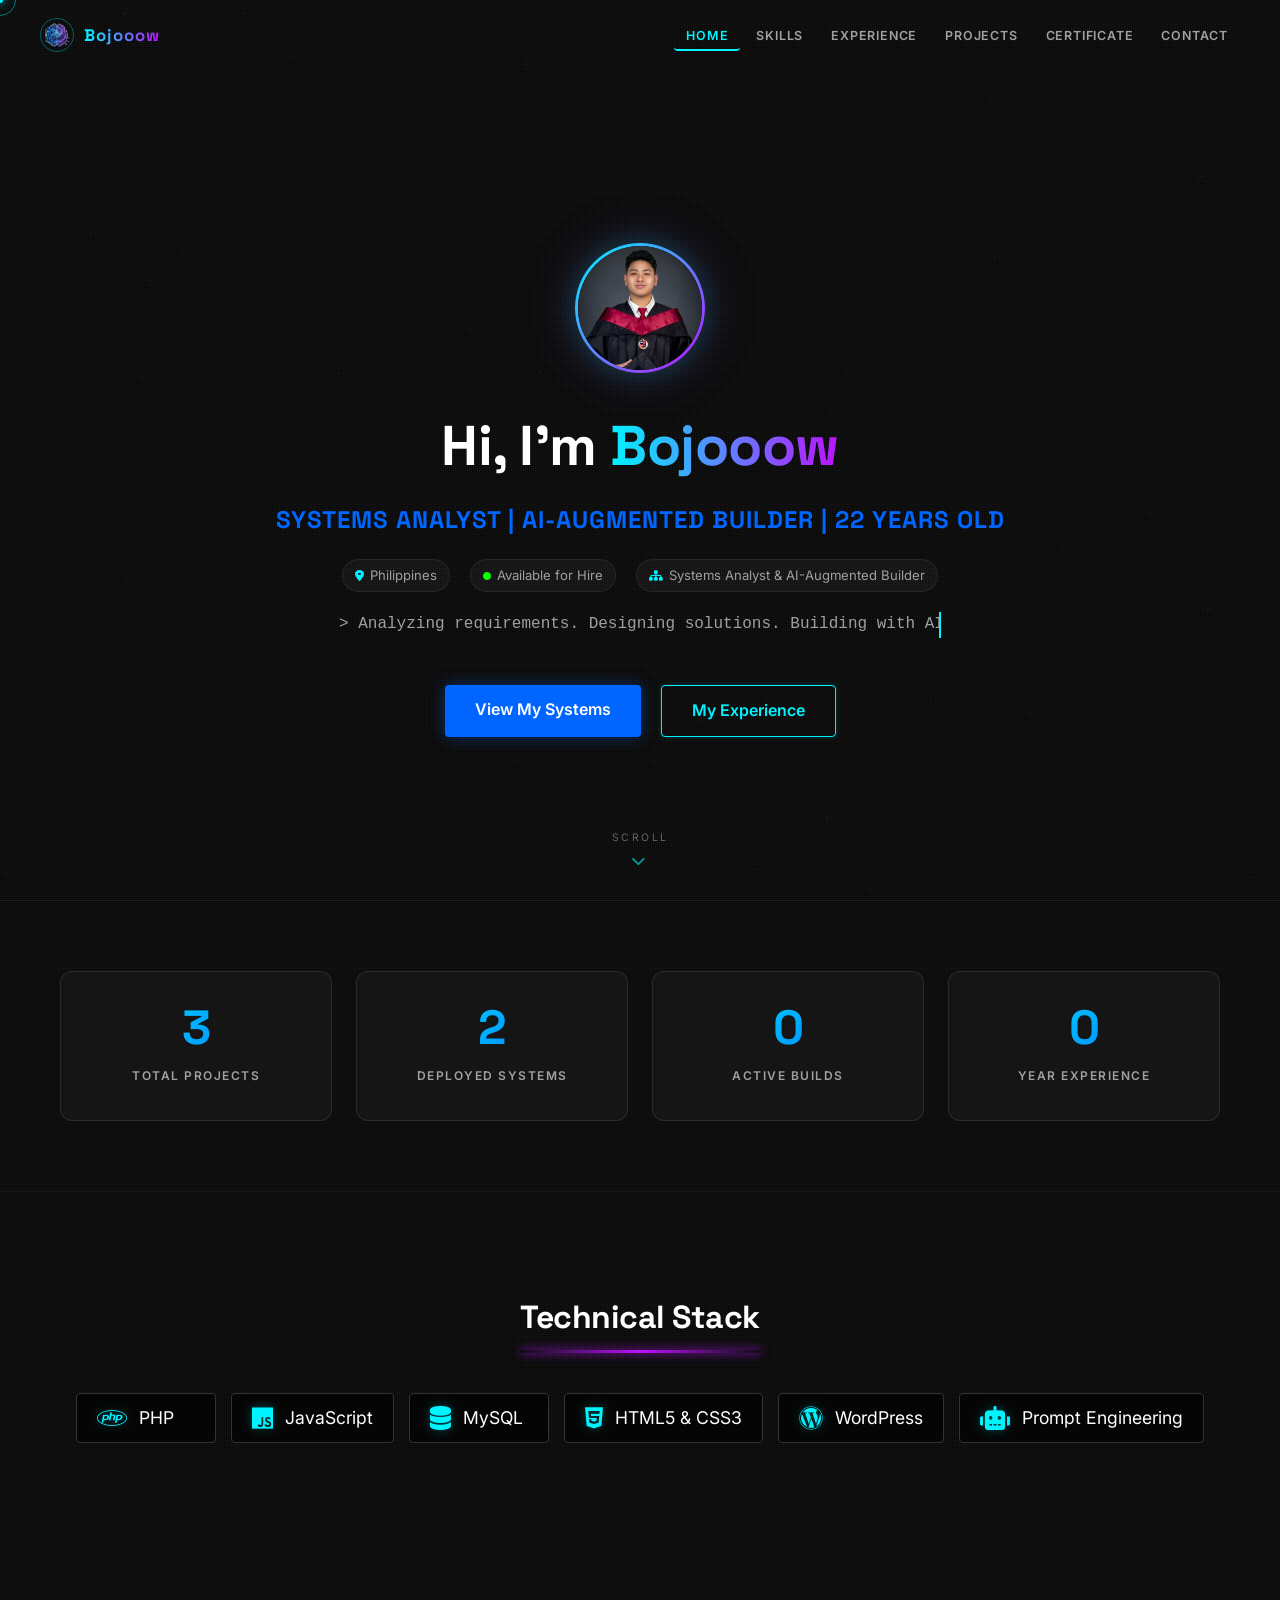
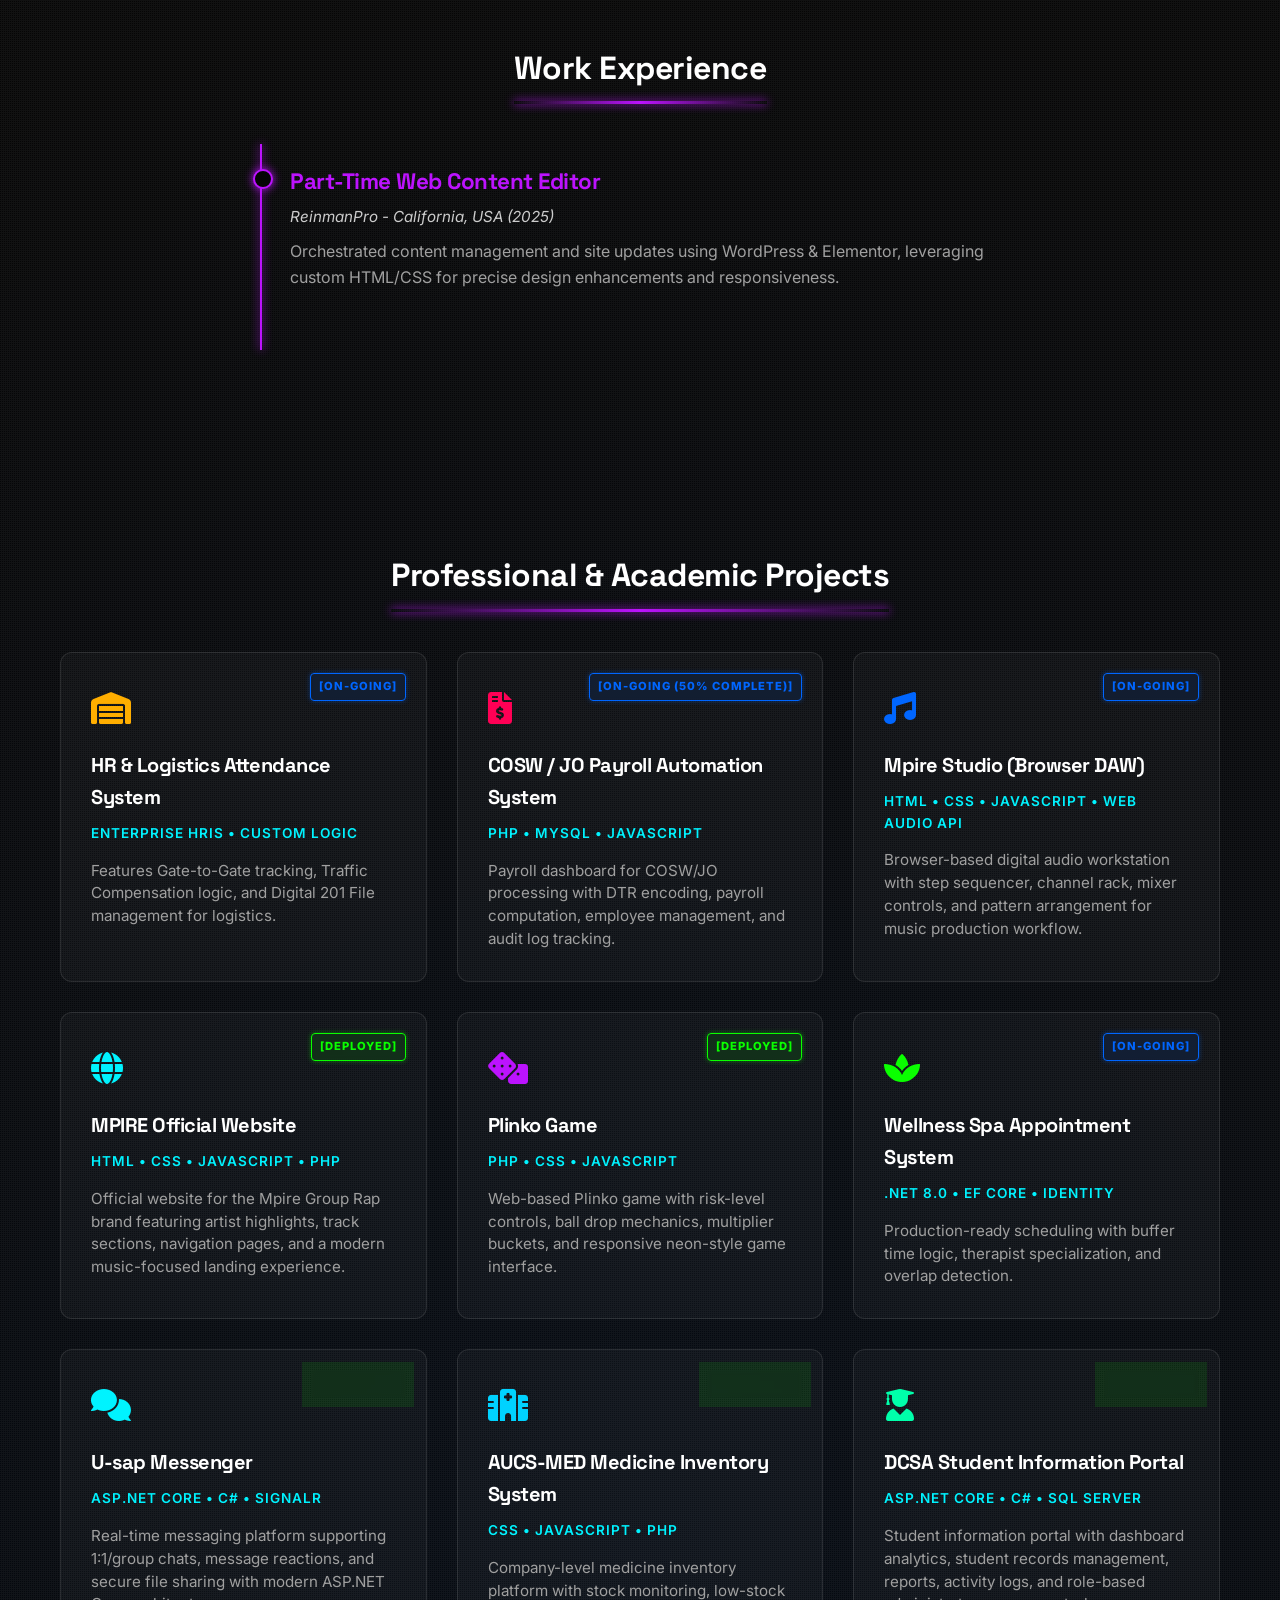
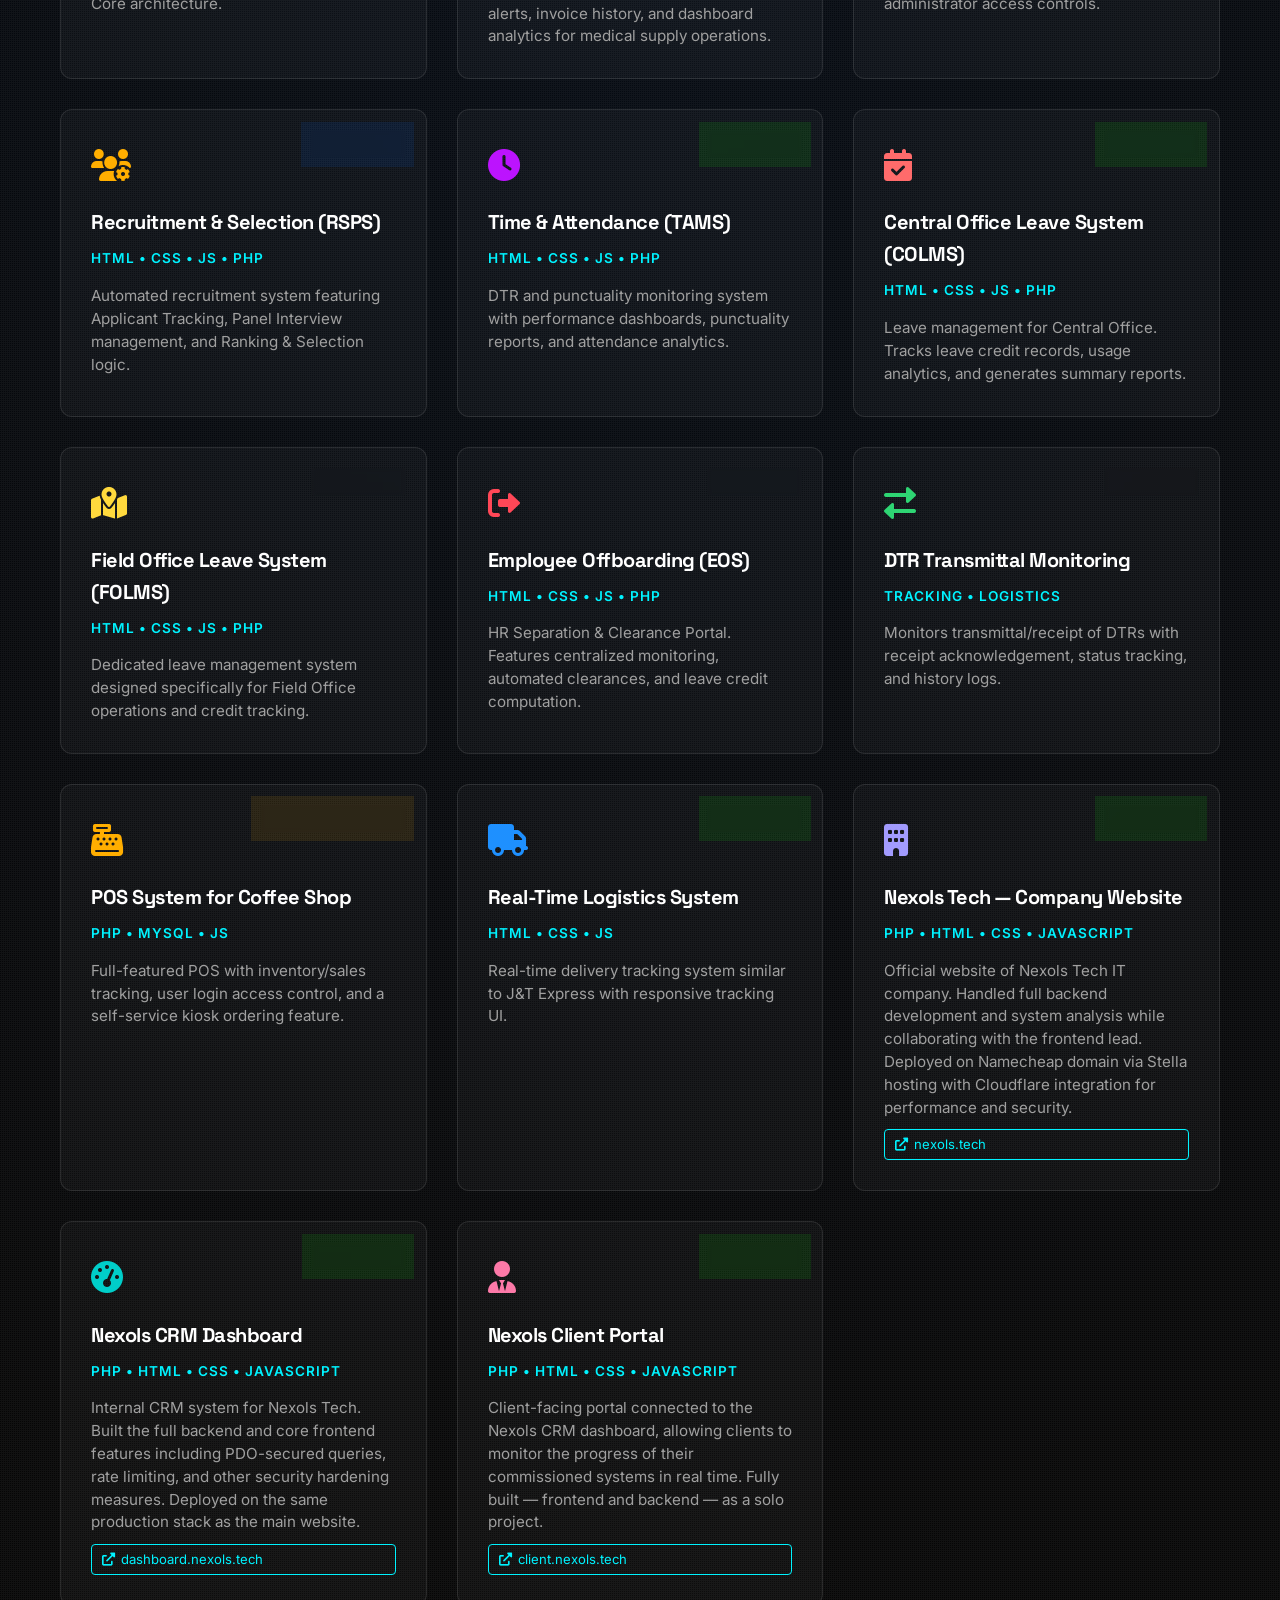
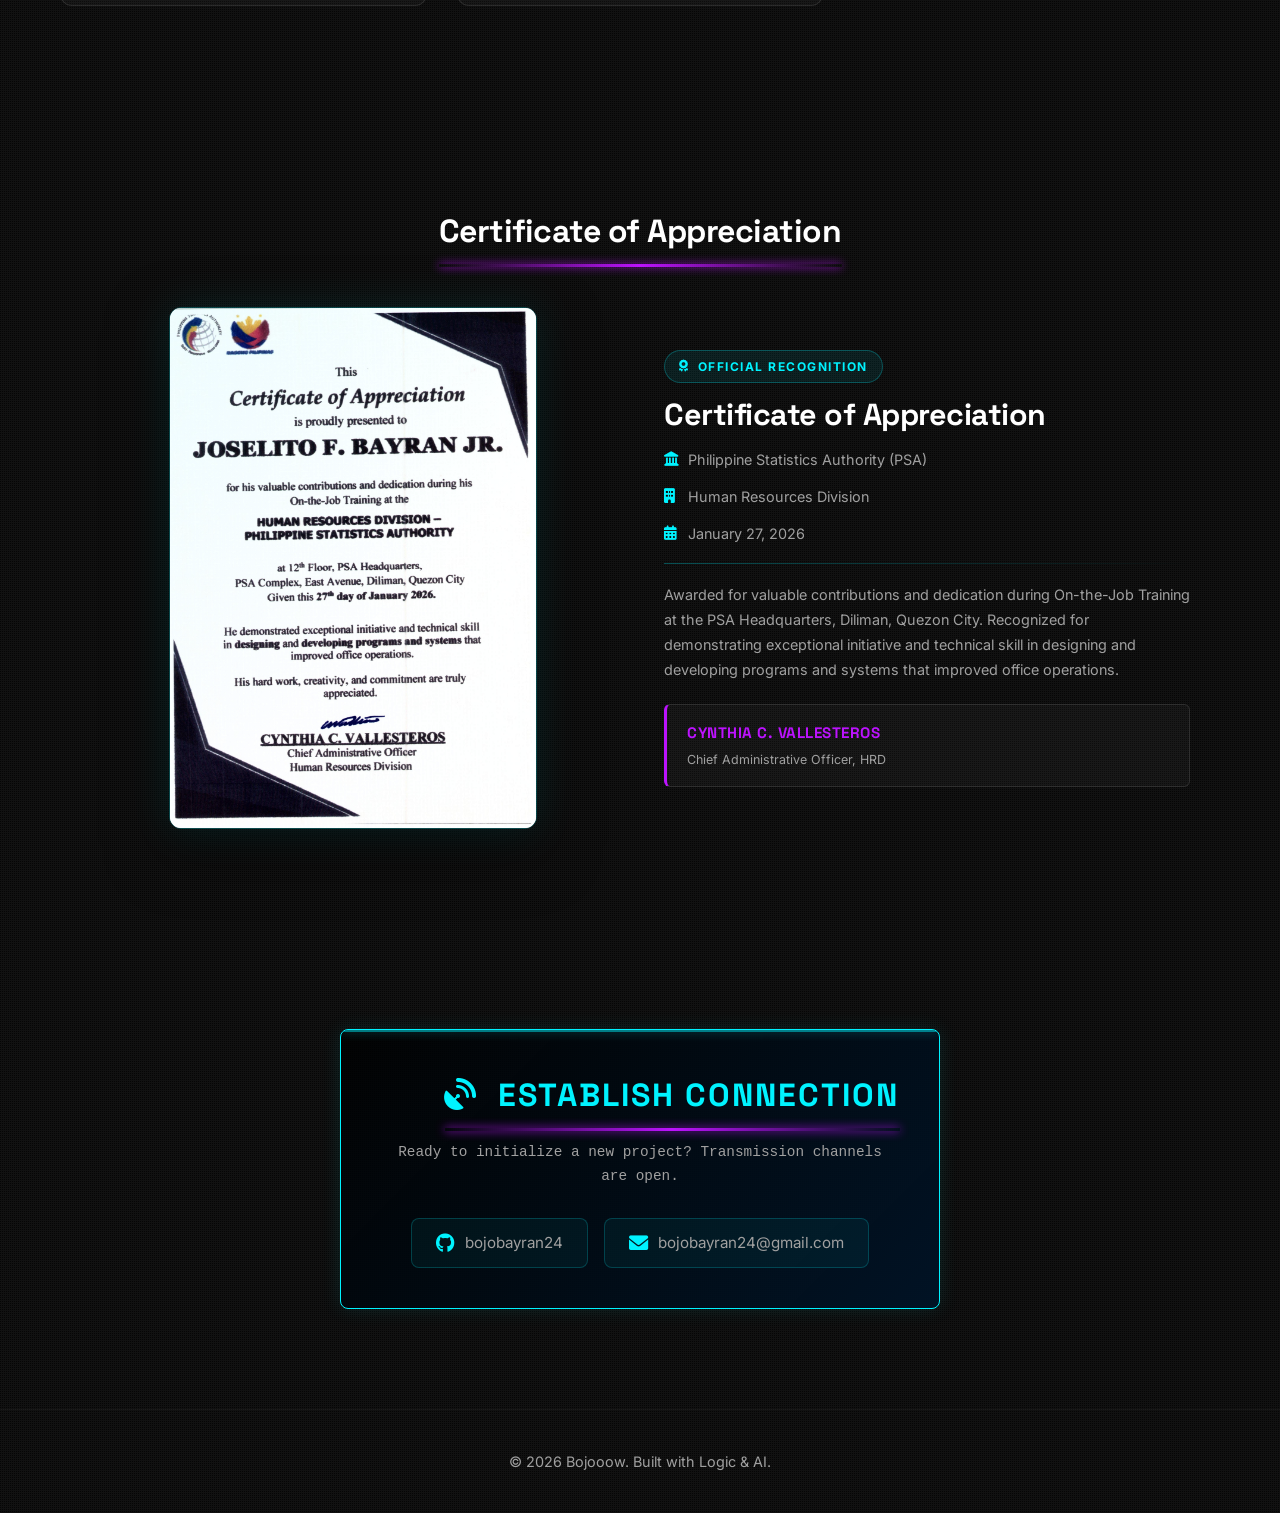
==== commit 6c7a2c1f: "feat: Update project status to indicate completion percentage in index.html" ====
--- a/index.html
+++ b/index.html
@@ -145,7 +145,7 @@
 
                 <div class="project-card">
                     <div class="icon-header"><i class="fas fa-file-invoice-dollar"></i></div>
-                    <span class="status-tag status-beta">[On-Going]</span>
+                    <span class="status-tag status-beta">[On-Going (50% Complete)]</span>
                     <h4>COSW / JO Payroll Automation System</h4>
                     <p class="tech-stack">PHP • MySQL • JavaScript</p>
                     <p>Payroll dashboard for COSW/JO processing with DTR encoding, payroll computation, employee
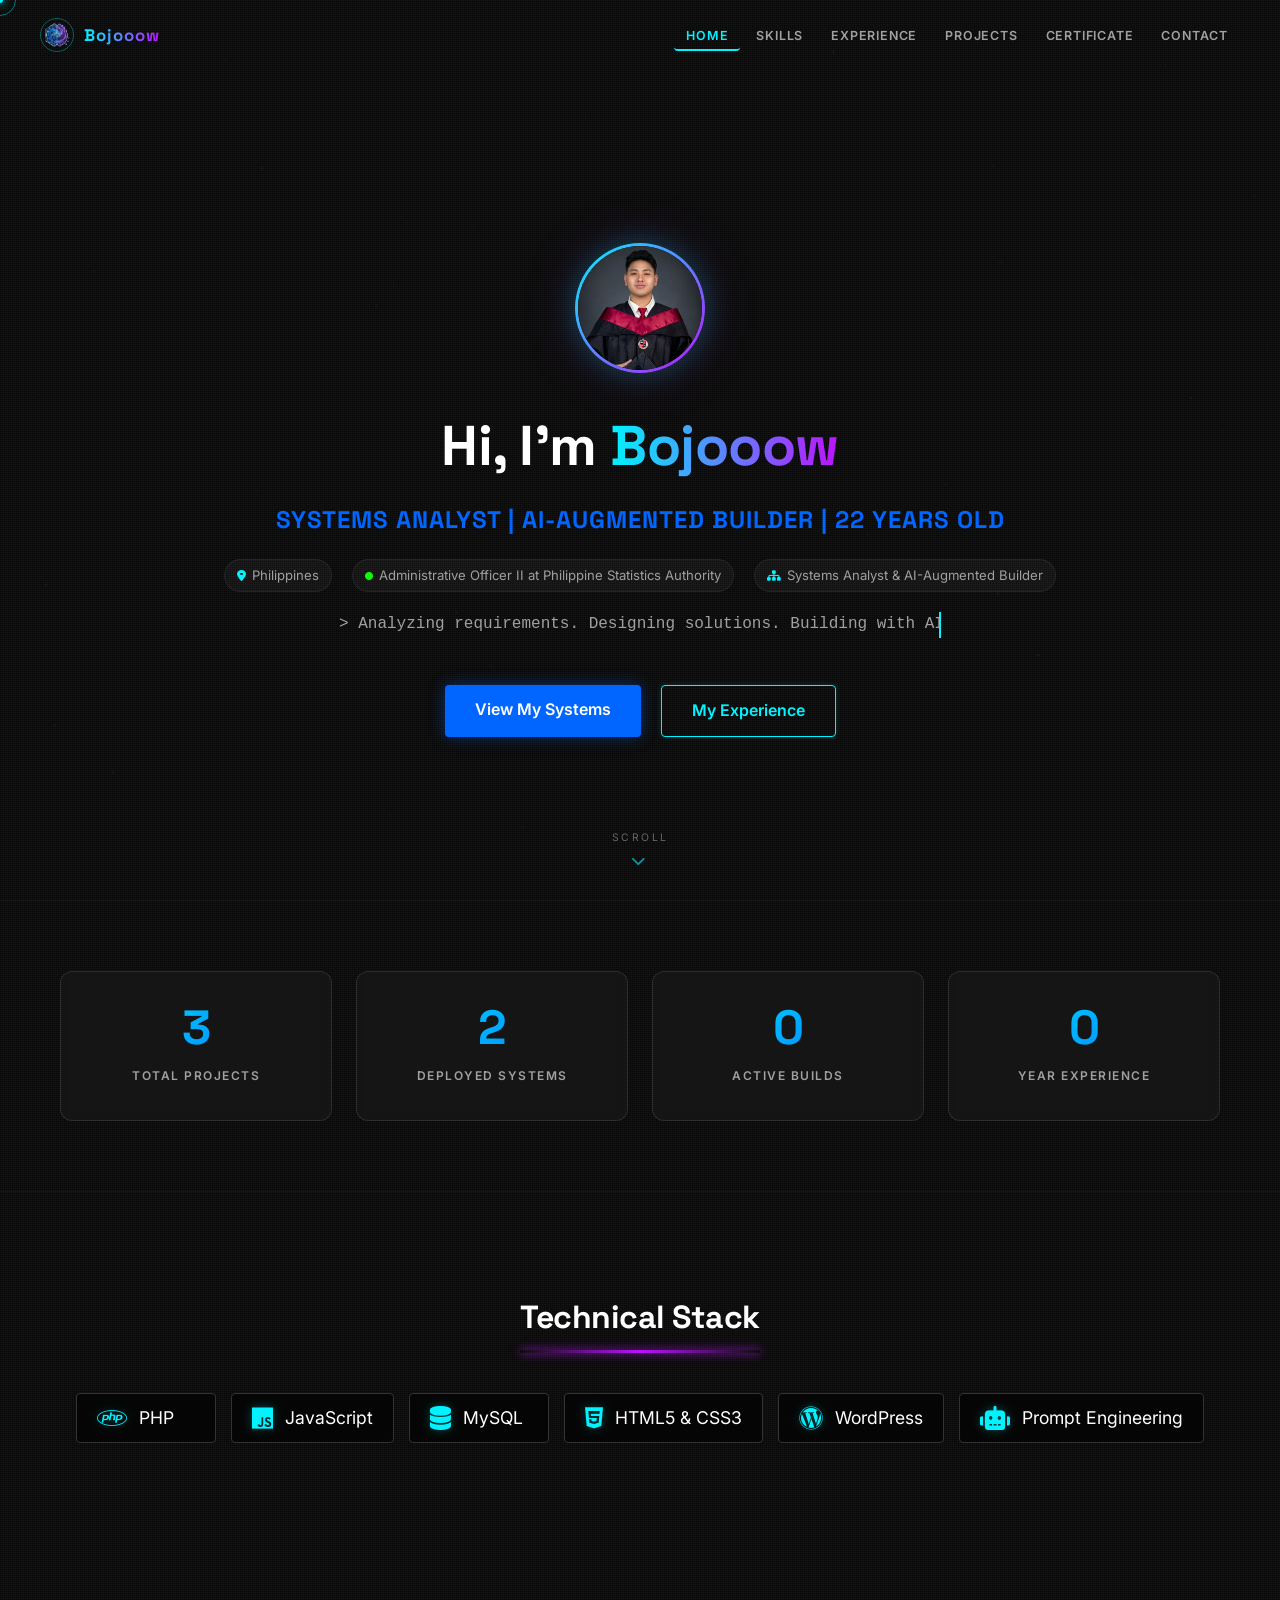
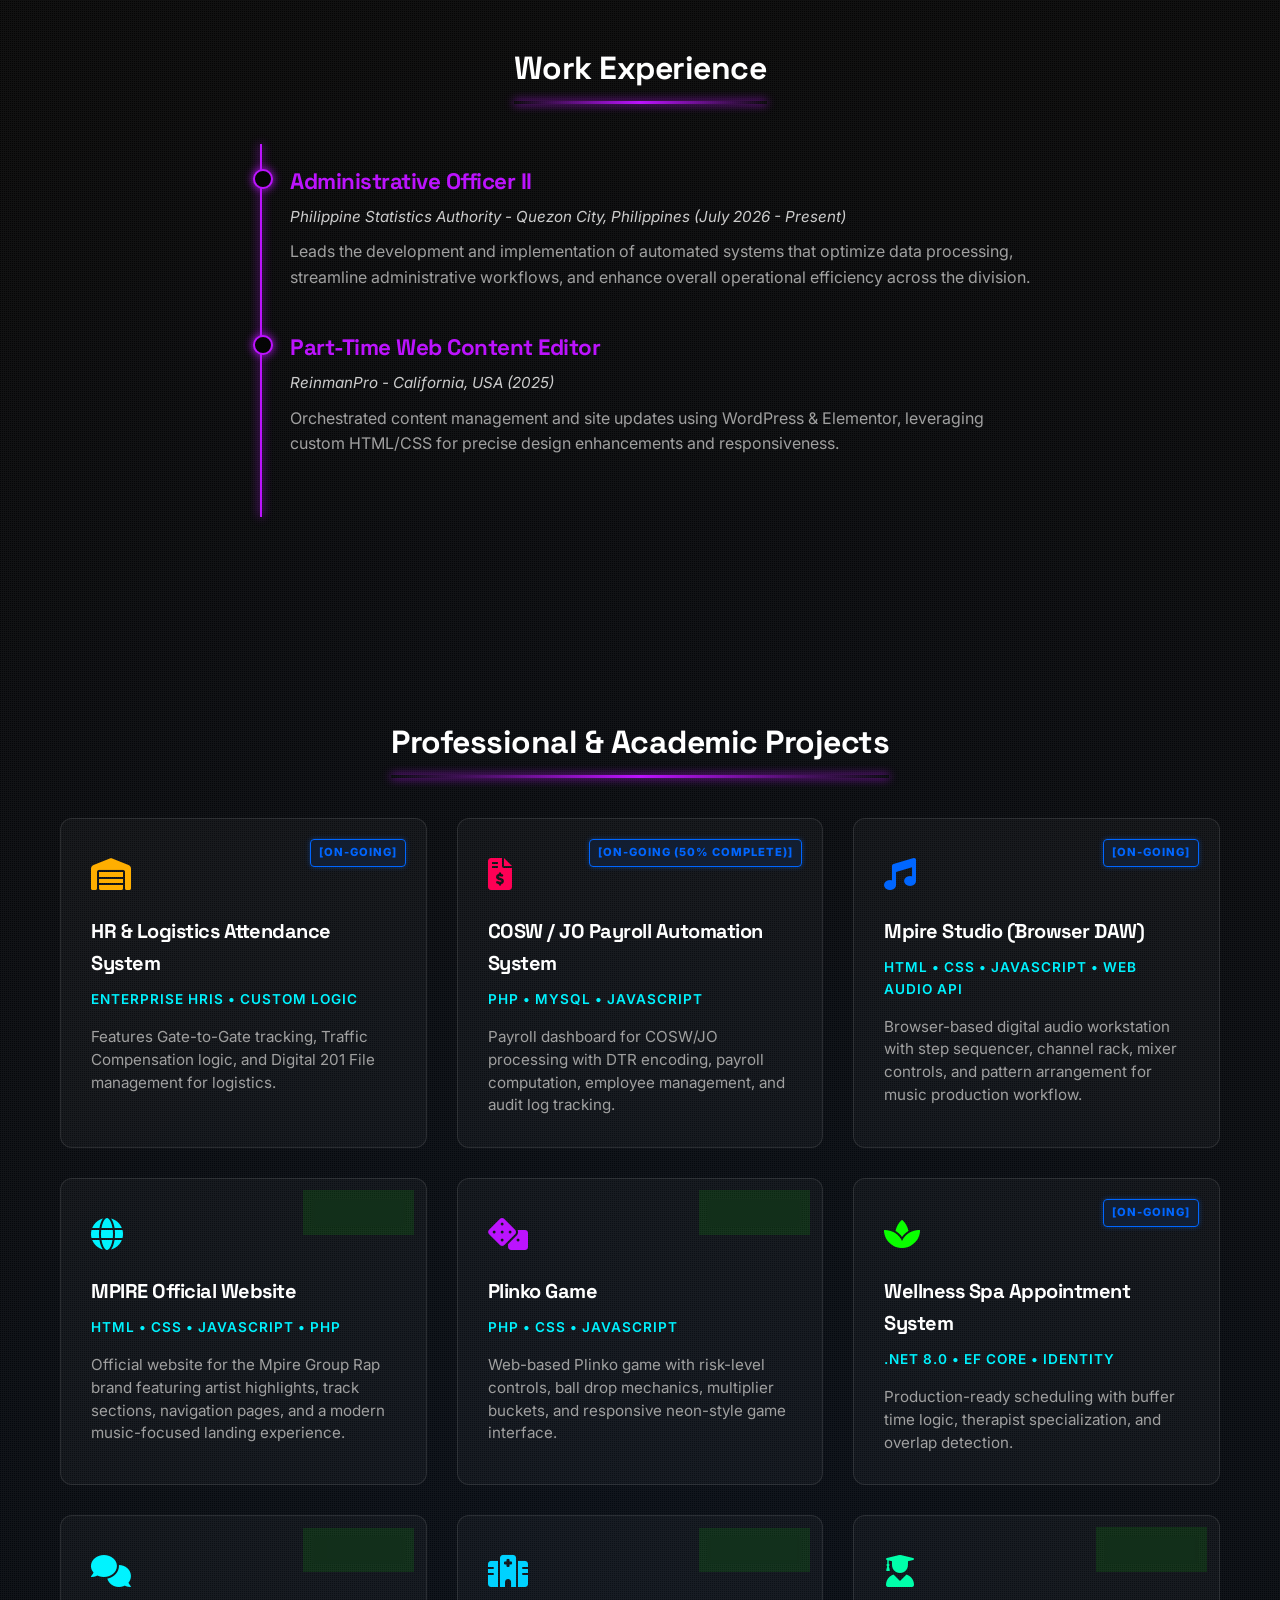
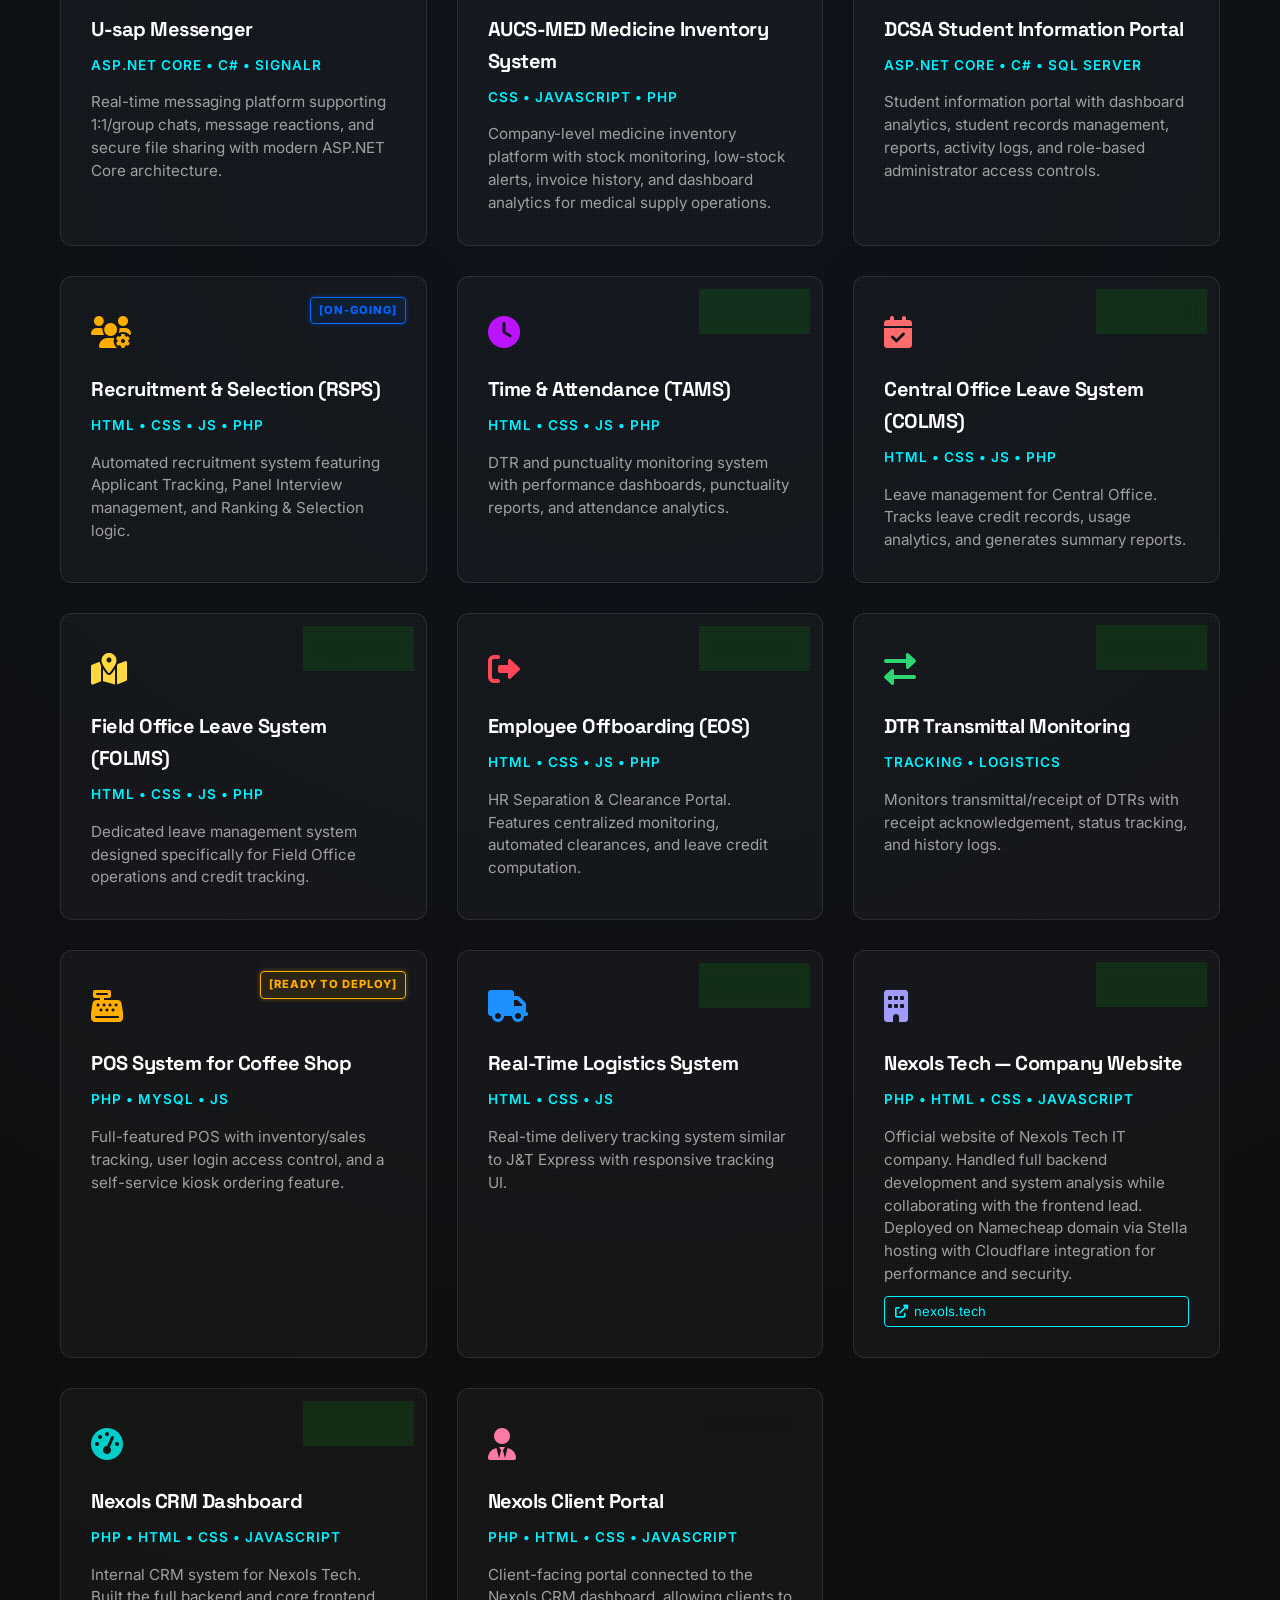
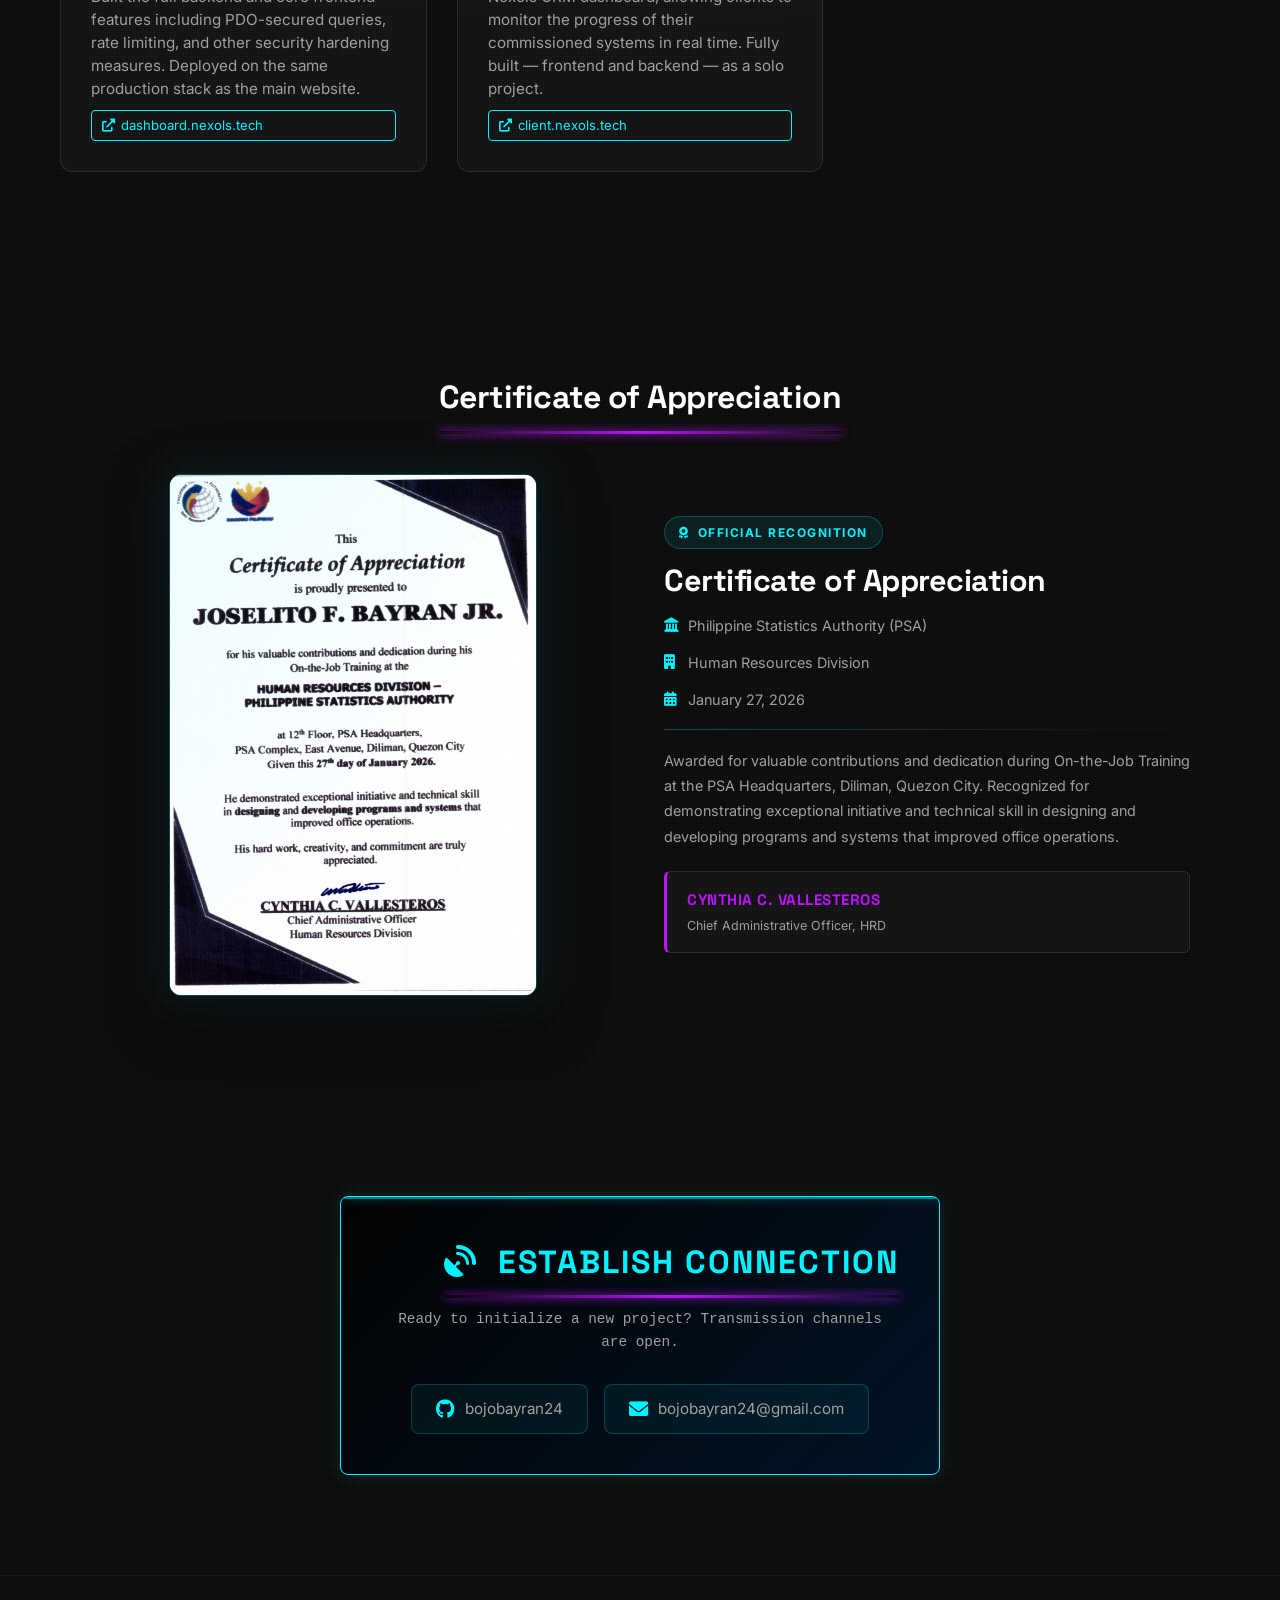
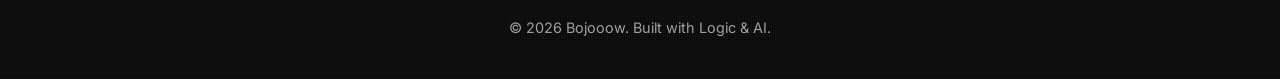
==== commit cece7665: "Add Administrative Officer II role at PSA and update hero status" ====
--- a/index.html
+++ b/index.html
@@ -60,7 +60,7 @@
             <h2>Systems Analyst | AI-Augmented Builder | 22 Years Old</h2>
             <div class="hero-meta">
                 <span class="hero-meta-item"><i class="fas fa-map-marker-alt"></i> Philippines</span>
-                <span class="hero-meta-item"><i class="fas fa-circle" style="color: var(--neon-green); font-size: 0.5rem;"></i> Available for Hire</span>
+                <span class="hero-meta-item"><i class="fas fa-circle" style="color: var(--neon-green); font-size: 0.5rem;"></i> Administrative Officer II at Philippine Statistics Authority</span>
                 <span class="hero-meta-item"><i class="fas fa-sitemap"></i> Systems Analyst & AI-Augmented Builder</span>
             </div>
             <div class="typewriter">
@@ -119,6 +119,11 @@
         <div class="container">
             <h3>Work Experience</h3>
             <div class="timeline">
+                <div class="timeline-item">
+                    <h4>Administrative Officer II</h4>
+                    <span class="company">Philippine Statistics Authority - Quezon City, Philippines (July 2026 - Present)</span>
+                    <p>Leads the development and implementation of automated systems that optimize data processing, streamline administrative workflows, and enhance overall operational efficiency across the division.</p>
+                </div>
                 <div class="timeline-item">
                     <h4>Part-Time Web Content Editor</h4>
                     <span class="company">ReinmanPro - California, USA (2025)</span>
